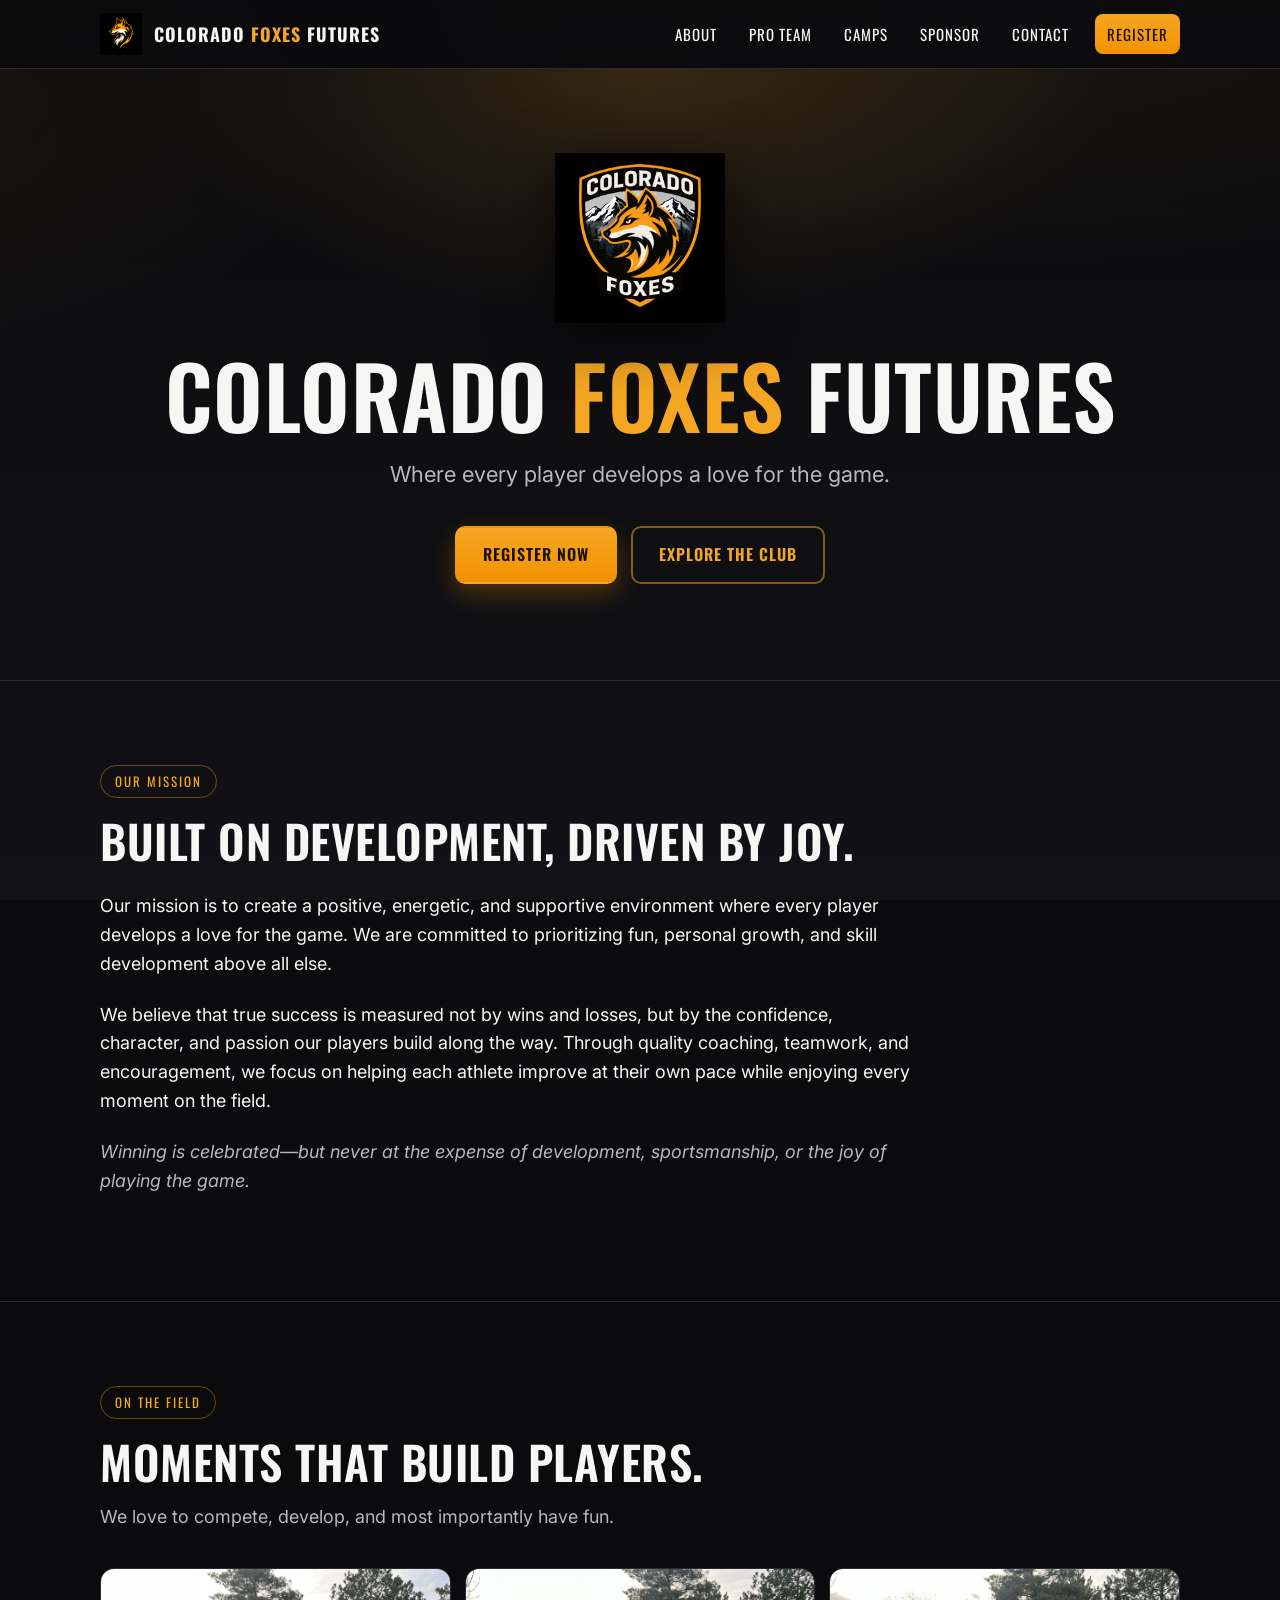
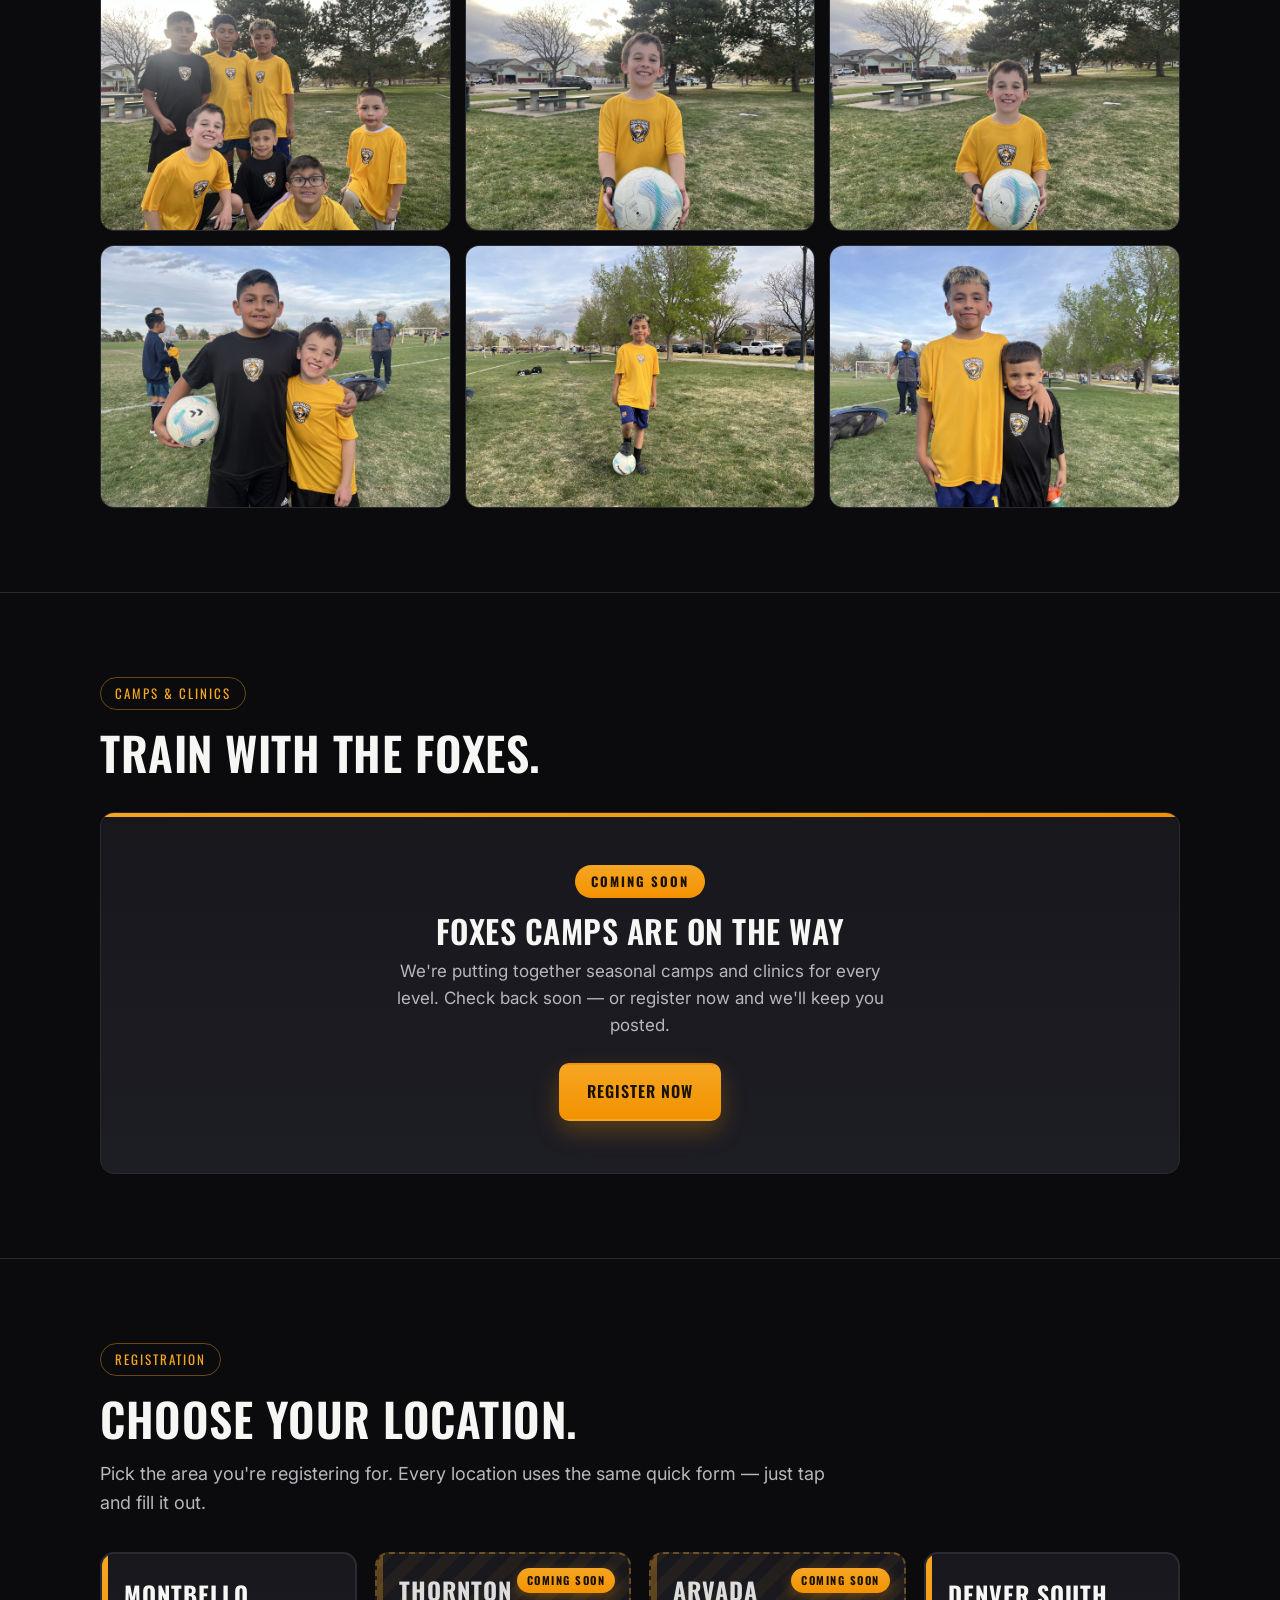
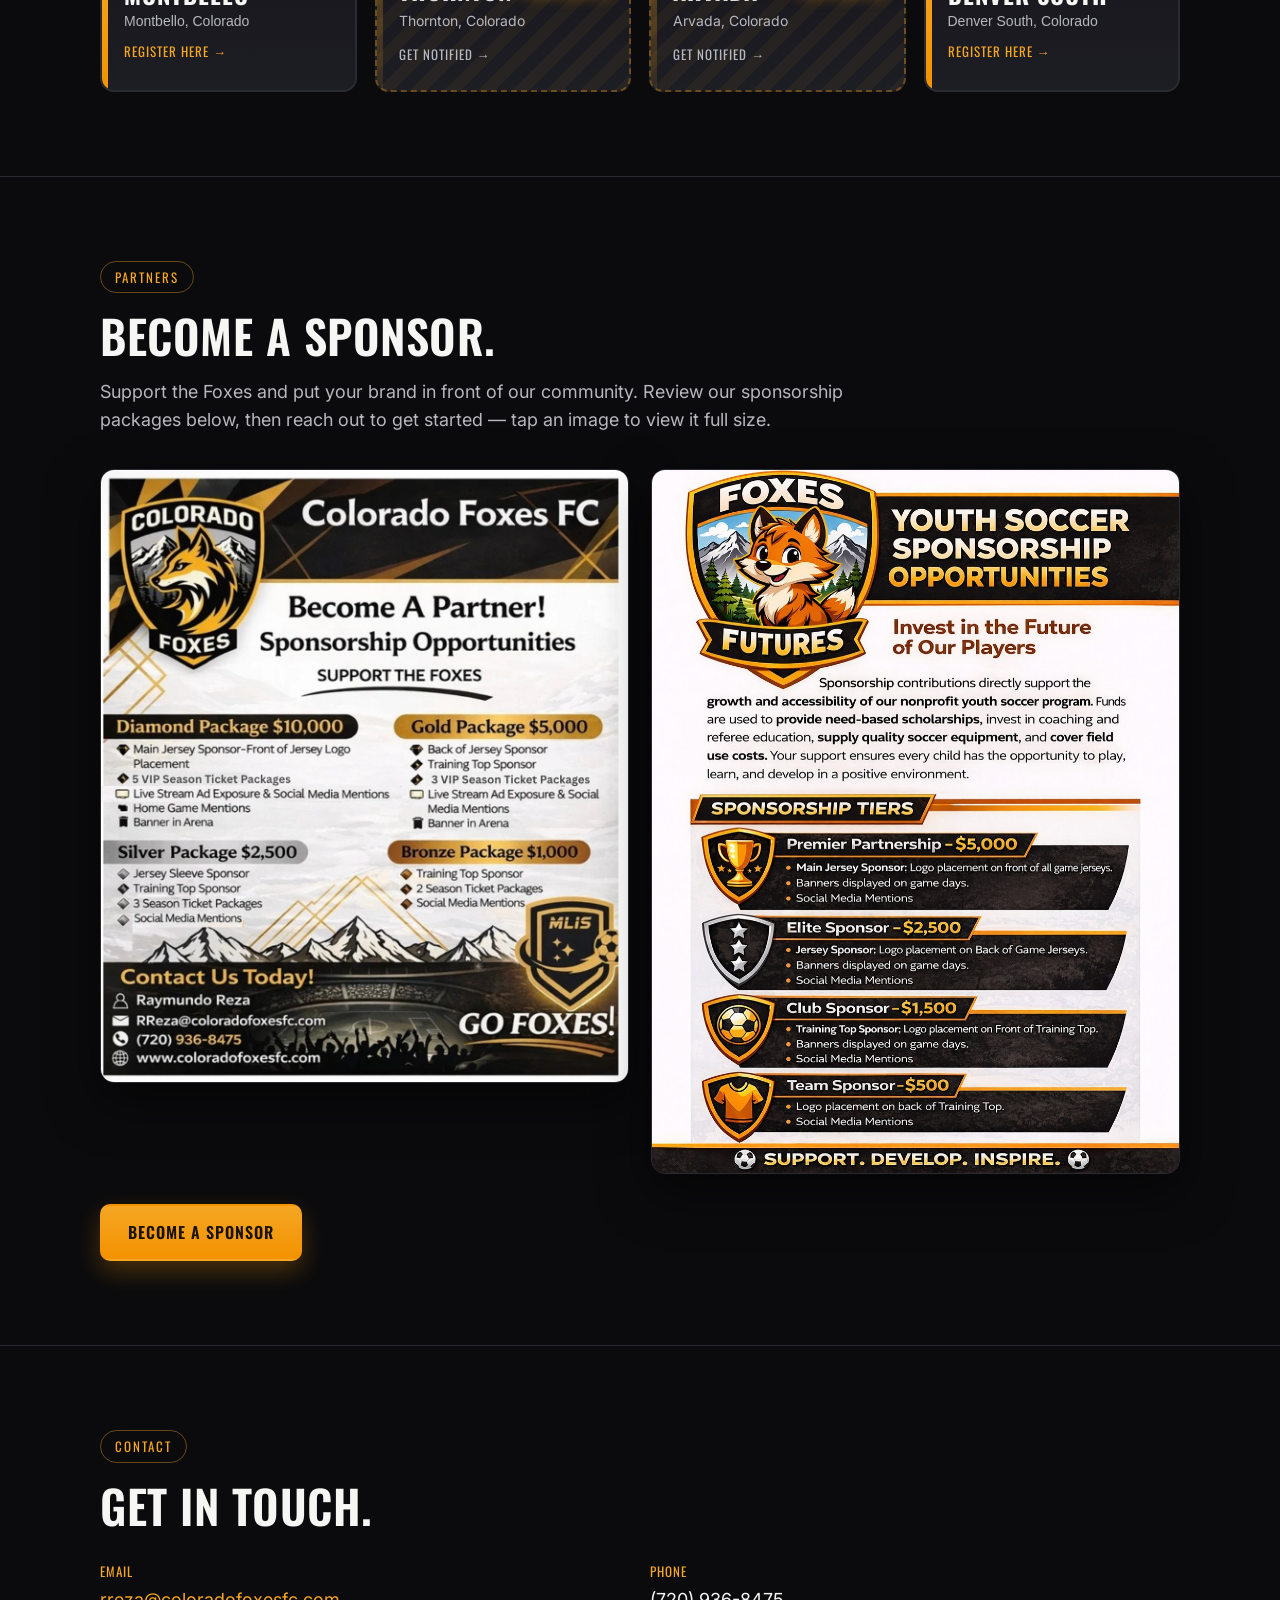
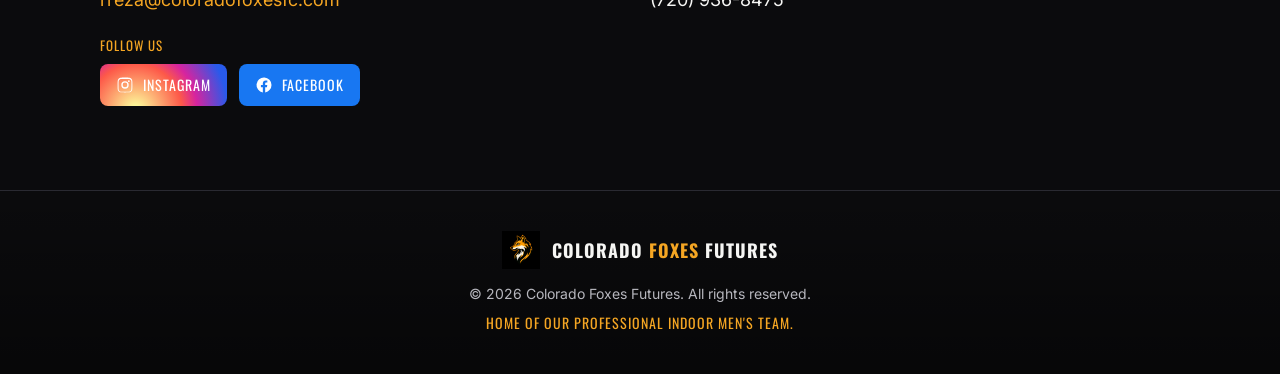
==== index.html @ c0c2fa13 "update" ====
<!DOCTYPE html>
<html lang="en">
<head>
  <meta charset="UTF-8">
  <meta name="viewport" content="width=device-width, initial-scale=1.0">
  <title>Colorado Foxes Futures — Youth Soccer & Pro Indoor</title>
  <meta name="description" content="Colorado Foxes Futures — a Colorado youth soccer club where every player develops a love for the game, training under the same crest as our professional indoor men's team.">

  <!-- Google Fonts: Oswald (condensed athletic headings) + Inter (body) -->
  <link rel="preconnect" href="https://fonts.googleapis.com">
  <link rel="preconnect" href="https://fonts.gstatic.com" crossorigin>
  <link href="https://fonts.googleapis.com/css2?family=Oswald:wght@400;500;600;700&family=Inter:wght@400;500;600;700&display=swap" rel="stylesheet">

  <style>
    /* ============================================================
       THEME / TOKENS  (orange / black / white — match the crest)
       ============================================================ */
    :root{
      --black:#0b0b0d;
      --near-black:#121216;
      --panel:#17171c;
      --panel-2:#1d1d24;
      --white:#f6f6f4;
      --muted:#b7b7be;
      --orange:#F5A623;        /* primary accent — lighter, used for text on dark */
      --orange-deep:#F39200;   /* deeper accent — buttons / fills, NOT small text */
      --line:#2a2a32;
      --maxw:1120px;
      --radius:14px;
      --shadow:0 18px 50px rgba(0,0,0,.55);
    }

    *{box-sizing:border-box;}
    html{scroll-behavior:smooth;}
    body{
      margin:0;
      background:var(--black);
      color:var(--white);
      font-family:"Inter",system-ui,-apple-system,Segoe UI,Roboto,sans-serif;
      line-height:1.6;
      -webkit-font-smoothing:antialiased;
      /* faint topographic / mountain-line motif over a dark gradient */
      background-image:
        radial-gradient(1200px 600px at 80% -10%, rgba(245,166,35,.08), transparent 60%),
        radial-gradient(900px 500px at -10% 10%, rgba(243,146,0,.06), transparent 55%),
        linear-gradient(180deg, var(--black), var(--near-black));
      background-attachment:fixed;
    }
    h1,h2,h3,.display{
      font-family:"Oswald",Impact,sans-serif;
      font-weight:600;
      letter-spacing:.5px;
      line-height:1.05;
      text-transform:uppercase;
      margin:0;
    }
    a{color:var(--orange);text-decoration:none;}
    a:hover{text-decoration:underline;}
    img{max-width:100%;display:block;}
    .wrap{max-width:var(--maxw);margin:0 auto;padding:0 20px;}

    /* Section label chip */
    .eyebrow{
      display:inline-block;
      font-family:"Oswald",sans-serif;
      text-transform:uppercase;
      letter-spacing:2px;
      font-size:13px;
      color:var(--orange);
      border:1px solid rgba(245,166,35,.4);
      border-radius:999px;
      padding:5px 14px;
      margin-bottom:18px;
    }

    /* Buttons */
    .btn{
      display:inline-block;
      cursor:pointer;
      font-family:"Oswald",sans-serif;
      text-transform:uppercase;
      letter-spacing:1px;
      font-weight:600;
      font-size:16px;
      padding:14px 26px;
      border-radius:10px;
      border:2px solid transparent;
      transition:transform .12s ease, box-shadow .12s ease, background .15s ease;
    }
    .btn-primary{
      background:linear-gradient(180deg,var(--orange),var(--orange-deep));
      color:#1a1206;
      box-shadow:0 10px 24px rgba(243,146,0,.28);
    }
    .btn-primary:hover{transform:translateY(-2px);text-decoration:none;}
    .btn-ghost{
      background:transparent;
      color:var(--orange);
      border:2px solid rgba(245,166,35,.5);
    }
    .btn-ghost:hover{background:rgba(245,166,35,.08);text-decoration:none;}

    /* Generic section spacing */
    section{padding:84px 0;border-top:1px solid var(--line);}
    section h2{font-size:clamp(28px,5vw,46px);}
    .lead{color:var(--muted);font-size:18px;max-width:760px;}

    /* Placeholder marker */
    .placeholder-note{
      display:inline-block;
      font-size:12px;
      letter-spacing:1px;
      text-transform:uppercase;
      color:var(--orange);
      background:rgba(245,166,35,.1);
      border:1px dashed rgba(245,166,35,.5);
      padding:4px 10px;
      border-radius:6px;
      margin-bottom:20px;
      font-family:"Oswald",sans-serif;
    }

    /* ============================================================
       NAV
       ============================================================ */
    header.nav{
      position:sticky;top:0;z-index:100;
      background:rgba(11,11,13,.86);
      backdrop-filter:blur(10px);
      border-bottom:1px solid var(--line);
    }
    .nav-inner{
      display:flex;align-items:center;justify-content:space-between;
      height:68px;
    }
    .brand{display:flex;align-items:center;gap:12px;min-width:0;}
    .brand img{height:42px;width:42px;object-fit:contain;}
    .brand .wordmark{
      font-family:"Oswald",sans-serif;text-transform:uppercase;
      font-weight:700;letter-spacing:1px;font-size:18px;color:var(--white);
      white-space:nowrap;
    }
    .brand .wordmark span{color:var(--orange);}
    nav.links{display:flex;align-items:center;gap:8px;}
    nav.links a{
      color:var(--white);font-family:"Oswald",sans-serif;text-transform:uppercase;
      letter-spacing:1px;font-size:15px;padding:8px 12px;border-radius:8px;
    }
    nav.links a:hover{color:var(--orange);text-decoration:none;background:rgba(255,255,255,.04);}
    nav.links a.nav-cta{
      background:linear-gradient(180deg,var(--orange),var(--orange-deep));
      color:#1a1206;margin-left:6px;
    }
    nav.links a.nav-cta:hover{color:#1a1206;}

    /* Mobile menu toggle */
    .menu-btn{
      display:none;background:transparent;border:1px solid var(--line);
      color:var(--white);border-radius:8px;padding:8px 12px;cursor:pointer;
      font-size:20px;line-height:1;
    }
    @media (max-width:880px){
      nav.links{
        position:absolute;top:68px;left:0;right:0;
        flex-direction:column;align-items:stretch;gap:0;
        background:var(--near-black);border-bottom:1px solid var(--line);
        padding:8px 12px 16px;display:none;
      }
      nav.links.open{display:flex;}
      nav.links a{padding:14px 10px;border-bottom:1px solid var(--line);border-radius:0;}
      nav.links a.nav-cta{margin:10px 0 0;text-align:center;border-radius:8px;}
      .menu-btn{display:inline-block;}
      .brand .wordmark{font-size:16px;white-space:normal;}
    }

    /* ============================================================
       HERO
       ============================================================ */
    .hero{
      position:relative;text-align:center;
      padding:84px 0 96px;border-top:none;
      background-image:
        radial-gradient(700px 360px at 50% 0%, rgba(245,166,35,.16), transparent 70%);
    }
    .hero .crest{
      width:170px;height:170px;object-fit:contain;margin:0 auto 26px;
      filter:drop-shadow(0 14px 30px rgba(0,0,0,.6));
    }
    .hero h1{font-size:clamp(40px,8vw,86px);}
    .hero h1 .accent{color:var(--orange);}
    .hero .tagline{
      color:var(--muted);font-size:clamp(17px,2.5vw,22px);
      max-width:620px;margin:18px auto 34px;
    }
    .hero-cta{display:flex;gap:14px;justify-content:center;flex-wrap:wrap;}

    /* ============================================================
       CARDS / GRIDS
       ============================================================ */
    .grid{display:grid;gap:20px;margin-top:36px;}
    .grid-3{grid-template-columns:repeat(3,1fr);}
    .grid-4{grid-template-columns:repeat(4,1fr);}
    @media (max-width:900px){.grid-3,.grid-4{grid-template-columns:repeat(2,1fr);}}
    @media (max-width:560px){.grid-3,.grid-4{grid-template-columns:1fr;}}

    .card{
      background:linear-gradient(180deg,var(--panel),var(--panel-2));
      border:1px solid var(--line);border-radius:var(--radius);
      padding:24px;position:relative;overflow:hidden;
    }
    .card::before{
      content:"";position:absolute;top:0;left:0;height:4px;width:100%;
      background:linear-gradient(90deg,var(--orange),var(--orange-deep));
    }
    .card h3{font-size:24px;color:var(--white);margin-bottom:8px;}
    .card .tag{
      display:inline-block;font-family:"Oswald",sans-serif;font-size:13px;
      letter-spacing:1px;text-transform:uppercase;color:var(--orange);
      margin-bottom:10px;
    }
    .card p{color:var(--muted);margin:6px 0;font-size:15px;}
    .card .meta{color:var(--white);font-weight:600;font-size:15px;margin:4px 0;}
    .card .meta b{color:var(--orange);font-weight:600;}
    .card .btn{margin-top:16px;font-size:14px;padding:10px 18px;}

    /* Photo gallery */
    .gallery-grid{display:grid;gap:14px;margin-top:36px;grid-template-columns:repeat(3,1fr);}
    @media (max-width:760px){.gallery-grid{grid-template-columns:repeat(2,1fr);}}
    @media (max-width:460px){.gallery-grid{grid-template-columns:1fr;}}
    .gallery-grid figure{
      margin:0;border-radius:var(--radius);overflow:hidden;position:relative;
      border:1px solid var(--line);background:var(--panel);aspect-ratio:4 / 3;
    }
    .gallery-grid img{width:100%;height:100%;object-fit:cover;display:block;transition:transform .45s ease;}
    .gallery-grid figure::after{
      content:"";position:absolute;inset:0;
      background:linear-gradient(180deg,transparent 55%,rgba(11,11,13,.55));
      opacity:0;transition:opacity .3s ease;
    }
    .gallery-grid figure:hover img{transform:scale(1.06);}
    .gallery-grid figure:hover::after{opacity:1;}

    /* Sponsorship flyers */
    .sponsor-grid{display:grid;grid-template-columns:repeat(2,1fr);gap:22px;margin-top:34px;align-items:start;}
    @media (max-width:760px){
      .sponsor-grid{grid-template-columns:1fr;max-width:460px;margin-left:auto;margin-right:auto;}
    }
    .sponsor-grid a{
      display:block;border-radius:var(--radius);overflow:hidden;
      border:1px solid var(--line);background:var(--panel);box-shadow:var(--shadow);
      transition:transform .15s ease, border-color .15s ease;
    }
    .sponsor-grid a:hover{transform:translateY(-4px);border-color:rgba(245,166,35,.6);}
    .sponsor-grid img{width:100%;height:auto;display:block;}

    /* Camps — coming soon panel */
    .coming-soon{
      margin-top:36px;text-align:center;position:relative;overflow:hidden;
      background:linear-gradient(180deg,var(--panel),var(--panel-2));
      border:1px solid var(--line);border-radius:var(--radius);padding:52px 28px;
    }
    .coming-soon::before{content:"";position:absolute;top:0;left:0;height:4px;width:100%;
      background:linear-gradient(90deg,var(--orange),var(--orange-deep));}
    .coming-soon .cs-badge{
      display:inline-block;font-family:"Oswald",sans-serif;text-transform:uppercase;
      letter-spacing:2px;font-size:13px;font-weight:700;color:#1a1206;
      background:linear-gradient(180deg,var(--orange),var(--orange-deep));
      padding:6px 16px;border-radius:999px;margin-bottom:16px;
    }
    .coming-soon h3{font-size:clamp(24px,4vw,32px);color:var(--white);margin-bottom:10px;}
    .coming-soon p{color:var(--muted);font-size:17px;max-width:520px;margin:0 auto 24px;}

    /* About paragraphs */
    .mission p{font-size:18px;color:var(--white);max-width:820px;margin:0 0 22px;}
    .mission p:last-child{color:var(--muted);font-style:italic;}

    /* ============================================================
       FORM
       ============================================================ */
    .form-wrap{
      background:linear-gradient(180deg,var(--panel),var(--panel-2));
      border:1px solid var(--line);border-radius:var(--radius);
      padding:30px;margin-top:34px;max-width:760px;box-shadow:var(--shadow);
    }
    .field{margin-bottom:18px;}
    .field label{
      display:block;font-family:"Oswald",sans-serif;text-transform:uppercase;
      letter-spacing:1px;font-size:14px;color:var(--white);margin-bottom:7px;
    }
    .field .req{color:var(--orange);}
    .field input,.field select,.field textarea{
      width:100%;background:#0c0c0f;color:var(--white);
      border:1px solid var(--line);border-radius:10px;
      padding:13px 14px;font-size:16px;font-family:inherit;
    }
    .field input:focus,.field select:focus,.field textarea:focus{
      outline:none;border-color:var(--orange);box-shadow:0 0 0 3px rgba(245,166,35,.18);
    }
    .field textarea{min-height:110px;resize:vertical;}
    .row{display:grid;grid-template-columns:1fr 1fr;gap:18px;}
    @media (max-width:560px){.row{grid-template-columns:1fr;}}
    .form-note{color:var(--muted);font-size:14px;margin-top:8px;}

    /* Liability waiver */
    .waiver-box{
      max-height:170px;overflow-y:auto;-webkit-overflow-scrolling:touch;
      background:#0c0c0f;border:1px solid var(--line);border-radius:10px;
      padding:14px 16px;margin-bottom:14px;
      font-size:13.5px;line-height:1.6;color:var(--muted);
    }
    .waiver-box h4{
      font-family:"Oswald",sans-serif;text-transform:uppercase;letter-spacing:1px;
      color:var(--white);font-size:15px;margin:0 0 8px;
    }
    .waiver-box p{margin:0 0 10px;}
    .waiver-box p:last-child{margin-bottom:0;}
    .waiver-box strong{color:var(--white);}
    .waiver-check{display:flex;align-items:flex-start;gap:10px;}
    .waiver-check input{
      width:20px;height:20px;margin:2px 0 0;flex:0 0 auto;cursor:pointer;accent-color:var(--orange);
    }
    .waiver-check label{
      font-family:"Inter",sans-serif;text-transform:none;letter-spacing:normal;
      font-size:14px;line-height:1.5;color:var(--white);margin:0;cursor:pointer;
    }
    /* Pay-to-finish modal */
    .modal-overlay{
      position:fixed;inset:0;z-index:200;display:none;
      align-items:center;justify-content:center;padding:20px;overflow-y:auto;
      background:rgba(0,0,0,.72);backdrop-filter:blur(4px);
    }
    .modal-overlay.open{display:flex;}
    .modal{
      background:linear-gradient(180deg,var(--panel),var(--panel-2));
      border:1px solid var(--line);border-top:4px solid var(--orange);
      border-radius:var(--radius);max-width:460px;width:100%;margin:auto;
      padding:32px 28px;text-align:center;box-shadow:var(--shadow);position:relative;
    }
    .modal h3{font-size:28px;margin-bottom:12px;}
    .modal p{color:var(--muted);font-size:16px;margin:0 0 22px;}
    .modal .modal-actions{display:flex;flex-direction:column;gap:10px;}
    .modal .modal-actions .btn{width:100%;}
    .modal .modal-close{
      position:absolute;top:8px;right:14px;background:transparent;border:none;
      color:var(--muted);font-size:28px;cursor:pointer;line-height:1;
    }
    .modal .modal-close:hover{color:var(--white);}
    .modal .later{
      background:transparent;border:none;color:var(--muted);cursor:pointer;
      font-family:"Oswald",sans-serif;text-transform:uppercase;letter-spacing:1px;
      font-size:13px;padding:6px;
    }
    .modal .later:hover{color:var(--orange);text-decoration:underline;}
    .modal .pay-info{
      background:rgba(245,166,35,.08);border:1px solid rgba(245,166,35,.35);
      border-radius:10px;padding:12px 14px;font-size:14px;line-height:1.5;
      color:var(--muted);text-align:left;margin:0 0 18px;
    }
    .modal .pay-info strong{color:var(--white);}
    .modal .done-check{
      width:66px;height:66px;border-radius:50%;margin:0 auto 16px;
      display:flex;align-items:center;justify-content:center;
      font-size:36px;font-weight:700;color:#1a1206;
      background:linear-gradient(180deg,var(--orange),var(--orange-deep));
      box-shadow:0 10px 24px rgba(243,146,0,.3);
    }

    /* Big location buttons */
    .loc-grid{display:grid;grid-template-columns:repeat(4,1fr);gap:18px;margin-top:34px;}
    @media (max-width:860px){.loc-grid{grid-template-columns:repeat(2,1fr);}}
    @media (max-width:480px){.loc-grid{grid-template-columns:1fr;}}
    .loc-btn{
      display:flex;flex-direction:column;justify-content:center;align-items:flex-start;
      gap:6px;min-height:140px;width:100%;text-align:left;cursor:pointer;
      background:linear-gradient(180deg,var(--panel),var(--panel-2));
      border:2px solid var(--line);border-radius:var(--radius);
      padding:22px;color:var(--white);position:relative;overflow:hidden;
      transition:transform .12s ease, border-color .15s ease, box-shadow .15s ease;
    }
    .loc-btn::before{
      content:"";position:absolute;top:0;left:0;width:6px;height:100%;
      background:linear-gradient(180deg,var(--orange),var(--orange-deep));
    }
    .loc-btn:hover{transform:translateY(-3px);border-color:rgba(245,166,35,.6);box-shadow:var(--shadow);}
    .loc-btn .loc-name{
      font-family:"Oswald",sans-serif;text-transform:uppercase;font-weight:700;
      letter-spacing:1px;font-size:24px;line-height:1.05;
    }
    .loc-btn .loc-city{color:var(--muted);font-size:14px;}
    .loc-btn .loc-go{
      margin-top:6px;font-family:"Oswald",sans-serif;text-transform:uppercase;
      letter-spacing:1px;font-size:13px;color:var(--orange);
    }
    .loc-btn[aria-pressed="true"]{
      border-color:var(--orange);box-shadow:0 0 0 3px rgba(245,166,35,.25);
    }

    /* "Coming soon" location cards (not yet registering) */
    .loc-btn.loc-soon{
      text-decoration:none;border-style:dashed;border-color:rgba(245,166,35,.35);
      background:
        repeating-linear-gradient(135deg,rgba(245,166,35,.05) 0 12px,transparent 12px 24px),
        linear-gradient(180deg,var(--panel),var(--panel-2));
    }
    .loc-btn.loc-soon::before{background:linear-gradient(180deg,rgba(245,166,35,.35),rgba(245,166,35,.1));}
    .loc-btn.loc-soon::after{
      content:"";position:absolute;inset:0;pointer-events:none;
      background:linear-gradient(110deg,transparent 30%,rgba(255,255,255,.07) 50%,transparent 70%);
      transform:translateX(-100%);animation:soon-shine 3.5s ease-in-out infinite;
    }
    @keyframes soon-shine{0%,40%{transform:translateX(-100%);}100%{transform:translateX(100%);}}
    @media (prefers-reduced-motion:reduce){.loc-btn.loc-soon::after{animation:none;display:none;}}
    .loc-btn.loc-soon .loc-name{color:rgba(255,255,255,.85);}
    .loc-soon-badge{
      position:absolute;top:14px;right:14px;
      font-family:"Oswald",sans-serif;text-transform:uppercase;letter-spacing:1.5px;
      font-size:11px;font-weight:700;color:#1a1206;padding:4px 10px;border-radius:999px;
      background:linear-gradient(180deg,var(--orange),var(--orange-deep));
      box-shadow:0 4px 14px rgba(243,146,0,.35);
    }
    .loc-btn.loc-soon .loc-go{color:var(--muted);}
    .loc-btn.loc-soon:hover .loc-go{color:var(--orange);}

    .program-note{color:var(--muted);font-size:13px;margin-top:10px;}

    .form-loc-head{font-size:22px;color:var(--white);margin-bottom:6px;}
    .form-loc-head .loc-label{color:var(--orange);}

    /* Program picker (radio cards) */
    .program-options{display:grid;grid-template-columns:1fr 1fr;gap:14px;}
    @media (max-width:560px){.program-options{grid-template-columns:1fr;}}
    .program-card{
      position:relative;display:block;cursor:pointer;
      background:#0c0c0f;border:2px solid var(--line);border-radius:12px;padding:16px;
      transition:border-color .15s ease, background .15s ease;
    }
    .program-card:hover{border-color:rgba(245,166,35,.5);}
    .program-card input{position:absolute;inset:0;opacity:0;cursor:pointer;margin:0;}
    .program-card:has(input:checked){border-color:var(--orange);background:rgba(245,166,35,.08);}
    .program-card:has(input:focus-visible){box-shadow:0 0 0 3px rgba(245,166,35,.25);}
    .pc-body{display:flex;flex-direction:column;gap:3px;}
    .pc-ages{font-family:"Oswald",sans-serif;text-transform:uppercase;letter-spacing:1px;font-size:13px;color:var(--orange);}
    .pc-title{font-weight:600;color:var(--white);font-size:16px;}
    .pc-desc{color:var(--muted);font-size:14px;}
    .pc-price{font-family:"Oswald",sans-serif;font-weight:700;font-size:20px;color:var(--white);margin-top:4px;}

    /* Modal Venmo/Zelle details */
    .modal .pay-alt{margin-top:18px;border-top:1px solid var(--line);padding-top:18px;text-align:left;}
    .modal .pay-alt > p{color:var(--white);font-size:15px;margin:0 0 10px;}
    .pay-line{
      display:flex;justify-content:space-between;align-items:center;gap:12px;
      background:#0c0c0f;border:1px solid var(--line);border-radius:8px;padding:11px 14px;margin-bottom:8px;
    }
    .pay-line span{font-family:"Oswald",sans-serif;text-transform:uppercase;letter-spacing:1px;font-size:13px;color:var(--orange);}
    .pay-line strong{color:var(--white);font-size:16px;}

    /* ============================================================
       CONTACT + FOOTER
       ============================================================ */
    .contact-grid{display:grid;grid-template-columns:repeat(2,1fr);gap:20px;margin-top:32px;}
    @media (max-width:600px){.contact-grid{grid-template-columns:1fr;}}
    .contact-item .label{
      font-family:"Oswald",sans-serif;text-transform:uppercase;letter-spacing:1px;
      font-size:13px;color:var(--orange);margin-bottom:4px;
    }
    .contact-item .value{font-size:18px;color:var(--white);}
    .socials{display:flex;gap:12px;margin-top:8px;flex-wrap:wrap;}
    .socials a{
      display:inline-flex;align-items:center;gap:9px;
      border:none;border-radius:8px;padding:10px 16px;
      color:#fff;font-family:"Oswald",sans-serif;text-transform:uppercase;
      letter-spacing:1px;font-size:14px;
      transition:transform .12s ease, box-shadow .12s ease, filter .12s ease;
    }
    .socials a svg{width:18px;height:18px;fill:currentColor;display:block;flex:0 0 auto;}
    .socials a:hover{transform:translateY(-2px);color:#fff;text-decoration:none;
      box-shadow:0 8px 20px rgba(0,0,0,.35);filter:brightness(1.06);}
    .social-instagram{
      background:radial-gradient(circle at 28% 110%,
        #fdf497 0%, #fdf497 5%, #fd5949 45%, #d6249f 60%, #285AEB 90%);
    }
    .social-facebook{background:#1877F2;}

    footer{
      border-top:1px solid var(--line);padding:40px 0;text-align:center;
      background:linear-gradient(180deg,transparent,rgba(0,0,0,.4));
    }
    footer .brand{justify-content:center;margin-bottom:14px;}
    footer .copy{color:var(--muted);font-size:14px;}
    footer .pro-line{color:var(--orange);font-size:14px;margin-top:6px;
      font-family:"Oswald",sans-serif;letter-spacing:1px;text-transform:uppercase;}

    /* ============================================================
       MOBILE REFINEMENTS
       ============================================================ */
    @media (max-width:600px){
      section{padding:56px 0;}
      .hero{padding:52px 0 60px;}
      .hero .crest{width:138px;height:138px;margin-bottom:20px;}
      .coming-soon{padding:40px 20px;}
      .form-wrap{padding:22px 18px;}
      .modal{padding:26px 20px;}
      .pay-line{flex-wrap:wrap;}
    }
    @media (max-width:480px){
      .loc-btn{min-height:116px;padding:18px;}
      .loc-btn .loc-name{font-size:22px;}
    }

    /* Visually-hidden (for the honeypot-free labels if needed) */
    .sr-only{position:absolute;width:1px;height:1px;padding:0;margin:-1px;overflow:hidden;clip:rect(0,0,0,0);border:0;}
  </style>
</head>
<body>

  <!-- ============================== NAV ============================== -->
  <header class="nav">
    <div class="wrap nav-inner">
      <a class="brand" href="#top" aria-label="Colorado Foxes Futures home">
        <img src="logo.png" alt="Colorado Foxes Futures logo">
        <span class="wordmark">Colorado <span>Foxes</span> Futures</span>
      </a>
      <button class="menu-btn" id="menuBtn" aria-label="Toggle menu" aria-expanded="false">&#9776;</button>
      <nav class="links" id="navLinks">
        <a href="#about">About</a>
        <a href="pro.html">Pro Team</a>
        <a href="#camps">Camps</a>
        <a href="#sponsors">Sponsor</a>
        <a href="#contact">Contact</a>
        <a href="#register" class="nav-cta">Register</a>
      </nav>
    </div>
  </header>

  <span id="top"></span>

  <!-- ============================== HERO ============================== -->
  <section class="hero" id="hero">
    <div class="wrap">
      <img class="crest" src="logo2.png" alt="Colorado Foxes Futures crest — shield with mountains">
      <h1>Colorado <span class="accent">Foxes</span> Futures</h1>
      <p class="tagline" id="hero-tagline">Where every player develops a love for the game.</p>
      <div class="hero-cta">
        <a href="#register" class="btn btn-primary">Register Now</a>
        <a href="#about" class="btn btn-ghost">Explore the Club</a>
      </div>
    </div>
  </section>

  <!-- ============================== ABOUT / MISSION ============================== -->
  <section id="about">
    <div class="wrap mission">
      <span class="eyebrow">Our Mission</span>
      <h2>Built on development, driven by joy.</h2>
      <div style="margin-top:28px;">
        <p>Our mission is to create a positive, energetic, and supportive environment where every player develops a love for the game. We are committed to prioritizing fun, personal growth, and skill development above all else.</p>
        <p>We believe that true success is measured not by wins and losses, but by the confidence, character, and passion our players build along the way. Through quality coaching, teamwork, and encouragement, we focus on helping each athlete improve at their own pace while enjoying every moment on the field.</p>
        <p>Winning is celebrated—but never at the expense of development, sportsmanship, or the joy of playing the game.</p>
      </div>
    </div>
  </section>

  <!-- ============================== GALLERY ============================== -->
  <section id="gallery">
    <div class="wrap">
      <span class="eyebrow">On the Field</span>
      <h2>Moments that build players.</h2>
      <p class="lead">We love to compete, develop, and most importantly have fun.</p>
      <div class="gallery-grid" id="gallery-grid"></div>
    </div>
  </section>

  <!-- ============================== CAMPS ============================== -->
  <section id="camps">
    <div class="wrap">
      <span class="eyebrow">Camps & Clinics</span>
      <h2>Train with the Foxes.</h2>
      <div class="coming-soon">
        <span class="cs-badge">Coming Soon</span>
        <h3>Foxes camps are on the way</h3>
        <p>We're putting together seasonal camps and clinics for every level. Check back soon — or register now and we'll keep you posted.</p>
        <a href="#register" class="btn btn-primary">Register Now</a>
      </div>
    </div>
  </section>

  <!-- ============================== REGISTER ============================== -->
  <section id="register">
    <div class="wrap">
      <span class="eyebrow">Registration</span>
      <h2>Choose your location.</h2>
      <p class="lead">Pick the area you're registering for. Every location uses the same quick form — just tap and fill it out.</p>

      <!-- 4 big location buttons (rendered from CONTENT.locations) -->
      <div class="loc-grid" id="loc-grid"></div>

      <!-- The form stays hidden until a location is chosen -->
      <div class="form-wrap" id="form-wrap" hidden>
        <h3 class="form-loc-head">Registering for: <span id="loc-label" class="loc-label">—</span></h3>
        <p class="lead" style="font-size:16px;margin-bottom:6px;">Fields marked <span style="color:var(--orange)">*</span> are required.</p>

        <!-- ====================================================================
             FORMSPREE FORM — submissions are emailed to the Formspree account
             for form mwvjlpgp. All 4 location buttons submit to this ONE form;
             the chosen location is sent in the hidden "location" field below.
             ==================================================================== -->
        <form id="registerForm"
              action="https://formspree.io/f/mwvjlpgp"
              method="POST">

          <!-- Email subject line for the notification Formspree sends -->
          <input type="hidden" name="_subject" value="New Colorado Foxes registration">
          <!-- Auto-filled from the location button the user clicked -->
          <input type="hidden" name="location" id="locationField" value="">

          <div class="field">
            <label>Choose a program <span class="req">*</span></label>
            <div class="program-options" id="program-options"></div>
            <p class="program-note">Sessions are held outdoors while weather allows and move indoors once the snow season arrives.</p>
          </div>

          <div class="row">
            <div class="field">
              <label for="playerName">Player / Participant Name <span class="req">*</span></label>
              <input type="text" id="playerName" name="player_name" required autocomplete="name">
            </div>
            <div class="field">
              <label for="dob">Date of Birth <span class="req">*</span></label>
              <input type="date" id="dob" name="date_of_birth" required>
            </div>
          </div>

          <div class="row">
            <div class="field">
              <label for="guardianName">Parent / Guardian Name <span class="req">*</span></label>
              <input type="text" id="guardianName" name="guardian_name" required>
            </div>
            <div class="field">
              <label for="email">Email <span class="req">*</span></label>
              <input type="email" id="email" name="email" required autocomplete="email">
            </div>
          </div>

          <div class="row">
            <div class="field">
              <label for="phone">Phone <span class="req">*</span></label>
              <input type="tel" id="phone" name="phone" required autocomplete="tel">
            </div>
            <div class="field">
              <label for="uniformSize">Uniform Size <span class="req">*</span></label>
              <select id="uniformSize" name="uniform_size" required>
                <option value="" disabled selected>Select a size…</option>
                <option value="Extra Small">Extra Small</option>
                <option value="Small">Small</option>
                <option value="Medium">Medium</option>
                <option value="Large">Large</option>
                <option value="Extra Large">Extra Large</option>
              </select>
            </div>
          </div>

          <div class="field">
            <label for="notes">Notes / Message</label>
            <textarea id="notes" name="notes" placeholder="Anything we should know? (optional)"></textarea>
          </div>

          <!-- ====================================================================
               LIABILITY WAIVER — edit the wording below to suit your club.
               Recommended: have your own attorney review it before relying on it.
               ==================================================================== -->
          <div class="field">
            <label>Liability Waiver &amp; Release <span class="req">*</span></label>
            <div class="waiver-box" tabindex="0">
              <h4>Liability Waiver, Release &amp; Assumption of Risk</h4>
              <p>In consideration of being permitted to participate in the programs, training, practices, games, camps, and related activities (the "Activities") offered by Colorado Foxes Futures (the "Club"), I, the parent or legal guardian of the participant named above (or the participant, if 18 or older), acknowledge and agree to the following:</p>
              <p><strong>1. Assumption of Risk.</strong> I understand that participation in soccer and related physical activity involves inherent risks, including but not limited to falls, collisions with other participants, equipment, or playing surfaces; muscle, joint, and bone injuries; concussion; and in rare cases permanent disability or death. I knowingly and voluntarily assume all such risks, whether known or unknown.</p>
              <p><strong>2. Release and Waiver of Liability.</strong> I hereby release, waive, and discharge Colorado Foxes Futures and its coaches, staff, volunteers, directors, sponsors, and affiliated organizations (the "Released Parties") from any and all claims, demands, or liability for any injury, illness, loss, or damage to person or property arising out of or related to participation in the Activities, except to the extent caused by gross negligence or willful misconduct.</p>
              <p><strong>3. Medical Authorization.</strong> I authorize the Released Parties to obtain or administer emergency medical treatment for the participant if needed, and I accept responsibility for any costs of such treatment. I certify that the participant is in good health and physically able to take part in the Activities.</p>
              <p><strong>4. Photo &amp; Media Release.</strong> I grant the Club permission to use photographs, video, or other media of the participant taken during the Activities for promotional or informational purposes without compensation. (If you do not consent, please note this in the Notes field above.)</p>
              <p><strong>5. Agreement.</strong> I have read this waiver and release, fully understand its terms, and agree to it freely. It is binding to the fullest extent permitted by law and is governed by the laws of the State of Colorado.</p>
            </div>
            <div class="waiver-check">
              <input type="checkbox" id="waiver" name="waiver_accepted" value="Yes — read and accepted" required>
              <label for="waiver">I have read, understand, and agree to the Liability Waiver &amp; Release above, and I am the parent/legal guardian of the participant (or am 18 or older registering myself).</label>
            </div>
          </div>

          <button type="submit" class="btn btn-primary">Submit Registration</button>
          <p class="form-note">After you submit, you'll choose how to pay to finish registering.</p>
        </form>
      </div>
    </div>
  </section>

  <!-- ============================== BECOME A SPONSOR ============================== -->
  <section id="sponsors">
    <div class="wrap">
      <span class="eyebrow">Partners</span>
      <h2>Become a sponsor.</h2>
      <p class="lead">Support the Foxes and put your brand in front of our community. Review our sponsorship packages below, then reach out to get started — tap an image to view it full size.</p>
      <div class="sponsor-grid" id="sponsor-grid"></div>
      <div style="margin-top:30px;">
        <a id="sponsorCta" class="btn btn-primary" href="#contact">Become a Sponsor</a>
      </div>
    </div>
  </section>

  <!-- ============================== CONTACT ============================== -->
  <section id="contact">
    <div class="wrap">
      <span class="eyebrow">Contact</span>
      <h2>Get in touch.</h2>
      <div class="contact-grid">
        <div class="contact-item">
          <div class="label">Email</div>
          <div class="value"><a id="contact-email" href="#">—</a></div>
        </div>
        <div class="contact-item">
          <div class="label">Phone</div>
          <div class="value" id="contact-phone">—</div>
        </div>
        <div class="contact-item">
          <div class="label">Follow Us</div>
          <div class="socials" id="contact-socials"></div>
        </div>
      </div>
    </div>
  </section>

  <!-- ============================== PAY-TO-FINISH MODAL ============================== -->
  <div class="modal-overlay" id="payModal" role="dialog" aria-modal="true" aria-labelledby="payModalTitle">
    <div class="modal">
      <button class="modal-close" id="payModalClose" aria-label="Close">&times;</button>

      <!-- STEP 1: choose a payment method -->
      <div id="payStep">
        <h3 id="payModalTitle">One last step — payment</h3>
        <p><strong style="color:var(--white)">Your registration isn't finalized until payment is complete.</strong> Please complete your payment below, then return to this tab to confirm.</p>
        <p class="pay-info">Selecting <strong>Pay with Card</strong> opens a secure checkout in a new tab. Once your payment is complete, please return to this tab and choose <strong>"I've completed payment"</strong> to finalize your registration.</p>
        <div class="modal-actions">
          <a id="payCardBtn" class="btn btn-primary" href="#" target="_blank" rel="noopener">Pay with Card</a>
          <button id="payAltBtn" class="btn btn-ghost" type="button">Pay with Venmo or Zelle</button>
        </div>
        <div class="pay-alt" id="payAltDetails" hidden>
          <p>Send your registration payment to:</p>
          <div class="pay-line"><span>Zelle</span><strong id="zelleVal">—</strong></div>
          <div class="pay-line"><span>Venmo</span><strong id="venmoVal">—</strong></div>
          <p class="form-note" style="margin-top:10px;">Please include the player's name in the payment note so we can match it to the registration.</p>
        </div>
        <div id="confirmRow" hidden>
          <p class="form-note" style="margin:16px 0 8px;">Finished paying? Confirm below to complete your registration.</p>
          <button id="payConfirmBtn" class="btn btn-primary" type="button" style="width:100%;">I've completed payment ✓</button>
        </div>
        <button class="later" id="payModalLater" type="button">I'll pay later</button>
      </div>

      <!-- STEP 2: confirmation -->
      <div id="payDone" hidden>
        <div class="done-check" aria-hidden="true">✓</div>
        <h3>You're all set!</h3>
        <p>Your registration is complete and we've received your details. Your spot is confirmed once your payment is processed. Thank you for joining the Foxes!</p>
        <button class="btn btn-primary" id="payDoneClose" type="button" style="width:100%;">Done</button>
      </div>
    </div>
  </div>

  <!-- ============================== FOOTER ============================== -->
  <footer>
    <div class="wrap">
      <div class="brand">
        <img src="logo.png" alt="Colorado Foxes Futures logo" style="height:38px;width:38px;object-fit:contain;">
        <span class="wordmark" style="font-family:Oswald,sans-serif;text-transform:uppercase;font-weight:700;letter-spacing:1px;color:var(--white);">Colorado <span style="color:var(--orange)">Foxes</span> Futures</span>
      </div>
      <div class="copy" id="footer-copy">© <span id="year"></span> Colorado Foxes Futures. All rights reserved.</div>
      <div class="pro-line">Home of our professional indoor men's team.</div>
    </div>
  </footer>

  <script>
  /* ================================================================
     ===== EDIT YOUR CONTENT HERE =====
     Everything below in CONTENT is the changeable content of the site.
     Change a camp date, add a team, update contact info — do it HERE,
     then the page re-renders from this data automatically.
     ================================================================ */
  const CONTENT = {

    // Short tagline shown under the club name in the hero
    tagline: "Where every player develops a love for the game.",

    /* ---- PHOTO GALLERY (kids on the field) ----
       To swap a photo, drop a new image in the folder and change "src".
       Each: { src, alt }                                            */
    gallery: [
      { src: "kids-1.jpg", alt: "Colorado Foxes youth players on the field" },
      { src: "kids-2.jpg", alt: "Young Foxes player during a training session" },
      { src: "kids-3.jpg", alt: "Foxes youth team practicing together" },
      { src: "kids-4.jpg", alt: "Kids playing soccer with the Colorado Foxes" },
      { src: "kids-5.jpg", alt: "Foxes players in action on the pitch" },
      { src: "kids-6.jpg", alt: "A Colorado Foxes youth soccer moment" }
    ],

    /* ---- REGISTRATION LOCATIONS ----
       The 4 big buttons in the Register section. Each opens the SAME form;
       the chosen location is sent to Formspree in the hidden "location" field.
       Each: { name, city, comingSoon? }
       comingSoon: true shows a "Coming Soon" card instead of opening the form. */
    locations: [
      { name: "Montbello",    city: "Montbello, Colorado" },
      { name: "Thornton",     city: "Thornton, Colorado", comingSoon: true },
      { name: "Arvada",       city: "Arvada, Colorado",   comingSoon: true },
      { name: "Denver South", city: "Denver South, Colorado" }
    ],

    /* ---- PROGRAMS / AGE GROUPS ----
       Each program has its OWN Shopify checkout (payUrl). The one the parent
       picks decides where "Pay with Card" sends them. payUrl is either one
       link for every location, or { "Location Name": link } per location.
       Each: { label, ages, title, desc, price, payUrl }                     */
    programs: [
      {
        label: "Futures (Ages 3–5) — Fall/Winter Season, Oct 2 – Nov 6",
        ages:  "Ages 3–5",
        title: "Futures — Fall/Winter Season",
        desc:  "Oct 2 – Nov 6 · 1 training/week · 6 Saturday games",
        price: "$135",
        payUrl:"https://royaltysports.org/products/futures-fall-winter-season-october-2nd-november-6th-ages-3-5"
      },
      {
        label: "Hybrid (Ages 6–13) — Fall/Winter Season, Oct 5 – Dec 4",
        ages:  "Ages 6–13",
        title: "Hybrid — Fall/Winter Season",
        desc:  "Oct 5 – Dec 4 · 2 trainings/week · 6 Saturday games",
        price: "$320",
        payUrl: {
          "Montbello":    "https://royaltysports.org/products/hybrid-fall-winter-season-october5th-dec-4th-ages-6-13",
          "Denver South": "https://royaltysports.org/products/denver-south-hybrid-fall-winter-season-october5th-dec-4th-ages-6-13"
        }
      }
    ],

    /* ---- ALTERNATE PAYMENT (Venmo / Zelle) ---- */
    payment: {
      zelle: "720-936-8475",
      venmo: "@Raymundo-Reza"
    },

    /* ---- SPONSORSHIP FLYERS ----
       Each: { src, alt }. Click opens the full-size image.          */
    sponsors: [
      { src: "sponsorship-club.jpg",  alt: "Colorado Foxes FC sponsorship packages — Diamond $10,000, Gold $5,000, Silver $2,500, Bronze $1,000." },
      { src: "sponsorship-youth.jpg", alt: "Foxes Futures youth soccer sponsorship tiers — Premier Partnership $5,000, Elite Sponsor $2,500, Club Sponsor $1,500, Team Sponsor $500." }
    ],

    /* ---- CONTACT (PLACEHOLDER — replace) ---- */
    contact: {
      email: "rreza@coloradofoxesfc.com",
      phone: "(720) 936-8475",
      socials: [
        { label: "Instagram", url: "https://www.instagram.com/colorado_foxesfc" },
        { label: "Facebook",  url: "https://www.facebook.com/share/17muBoHds4/" }
      ]
    }
  };
  /* ===== END EDIT YOUR CONTENT HERE ===== */


  /* ================================================================
     RENDERING — builds the page from CONTENT above.
     (No need to edit below unless changing layout/behavior.)
     ================================================================ */
  (function render(){
    const $ = (id) => document.getElementById(id);

    // Hero tagline
    $("hero-tagline").textContent = CONTENT.tagline;

    // Photo gallery
    $("gallery-grid").innerHTML = CONTENT.gallery.map(p => `
      <figure><img src="${p.src}" alt="${p.alt}" loading="lazy"></figure>
    `).join("");

    // Sponsorship flyers (click to view full size)
    $("sponsor-grid").innerHTML = CONTENT.sponsors.map(s => `
      <a href="${s.src}" target="_blank" rel="noopener" title="View full size">
        <img src="${s.src}" alt="${s.alt}" loading="lazy">
      </a>
    `).join("");
    document.getElementById("sponsorCta").href =
      "mailto:" + CONTENT.contact.email + "?subject=" + encodeURIComponent("Sponsorship Inquiry — Colorado Foxes Futures");

    // Location buttons — the 4 big buttons that open the shared form
    $("loc-grid").innerHTML = CONTENT.locations.map((l, i) => l.comingSoon ? `
      <a class="loc-btn loc-soon" href="#contact" aria-label="${l.name} — coming soon. Contact us for updates.">
        <span class="loc-soon-badge">Coming Soon</span>
        <span class="loc-name">${l.name}</span>
        <span class="loc-city">${l.city}</span>
        <span class="loc-go">Get notified →</span>
      </a>
    ` : `
      <button class="loc-btn" type="button" data-loc-index="${i}" aria-pressed="false">
        <span class="loc-name">${l.name}</span>
        <span class="loc-city">${l.city}</span>
        <span class="loc-go">Register here →</span>
      </button>
    `).join("");

    // Program options (age groups) — radio cards, each carries its own pay link
    $("program-options").innerHTML = CONTENT.programs.map(p => `
      <label class="program-card">
        <input type="radio" name="program" value="${p.label}" required>
        <span class="pc-body">
          <span class="pc-ages">${p.ages}</span>
          <span class="pc-title">${p.title}</span>
          <span class="pc-desc">${p.desc}</span>
          <span class="pc-price">${p.price}</span>
        </span>
      </label>
    `).join("");

    // Contact
    const c = CONTENT.contact;
    const emailEl = $("contact-email");
    emailEl.textContent = c.email;
    emailEl.href = "mailto:" + c.email;
    $("contact-phone").textContent = c.phone;
    const SOCIAL_ICONS = {
      Instagram: '<svg viewBox="0 0 24 24" aria-hidden="true"><path d="M12 2.16c3.2 0 3.58.01 4.85.07 1.17.05 1.8.25 2.23.41.56.22.96.48 1.38.9.42.42.68.82.9 1.38.16.42.36 1.06.41 2.23.06 1.27.07 1.65.07 4.85s-.01 3.58-.07 4.85c-.05 1.17-.25 1.8-.41 2.23-.22.56-.48.96-.9 1.38-.42.42-.82.68-1.38.9-.42.16-1.06.36-2.23.41-1.27.06-1.65.07-4.85.07s-3.58-.01-4.85-.07c-1.17-.05-1.8-.25-2.23-.41a3.7 3.7 0 0 1-1.38-.9 3.7 3.7 0 0 1-.9-1.38c-.16-.42-.36-1.06-.41-2.23-.06-1.27-.07-1.65-.07-4.85s.01-3.58.07-4.85c.05-1.17.25-1.8.41-2.23.22-.56.48-.96.9-1.38.42-.42.82-.68 1.38-.9.42-.16 1.06-.36 2.23-.41 1.27-.06 1.65-.07 4.85-.07zm0 1.8c-3.15 0-3.5.01-4.74.07-.9.04-1.38.19-1.7.32-.43.17-.74.37-1.06.69-.32.32-.52.63-.69 1.06-.13.32-.28.8-.32 1.7-.06 1.24-.07 1.59-.07 4.74s.01 3.5.07 4.74c.04.9.19 1.38.32 1.7.17.43.37.74.69 1.06.32.32.63.52 1.06.69.32.13.8.28 1.7.32 1.24.06 1.59.07 4.74.07s3.5-.01 4.74-.07c.9-.04 1.38-.19 1.7-.32.43-.17.74-.37 1.06-.69.32-.32.52-.63.69-1.06.13-.32.28-.8.32-1.7.06-1.24.07-1.59.07-4.74s-.01-3.5-.07-4.74c-.04-.9-.19-1.38-.32-1.7a2.85 2.85 0 0 0-.69-1.06 2.85 2.85 0 0 0-1.06-.69c-.32-.13-.8-.28-1.7-.32-1.24-.06-1.59-.07-4.74-.07zm0 3.06a4.94 4.94 0 1 1 0 9.88 4.94 4.94 0 0 1 0-9.88zm0 1.8a3.14 3.14 0 1 0 0 6.28 3.14 3.14 0 0 0 0-6.28zm5.15-2.99a1.15 1.15 0 1 1 0 2.3 1.15 1.15 0 0 1 0-2.3z"/></svg>',
      Facebook: '<svg viewBox="0 0 24 24" aria-hidden="true"><path d="M22 12a10 10 0 1 0-11.56 9.88v-6.99H7.9V12h2.54V9.8c0-2.5 1.49-3.89 3.78-3.89 1.09 0 2.24.2 2.24.2v2.46h-1.26c-1.24 0-1.63.77-1.63 1.56V12h2.78l-.44 2.89h-2.34v6.99A10 10 0 0 0 22 12z"/></svg>'
    };
    $("contact-socials").innerHTML = c.socials.map(s =>
      `<a class="social-${s.label.toLowerCase()}" href="${s.url}" target="_blank" rel="noopener" aria-label="${s.label}">${SOCIAL_ICONS[s.label] || ""}<span>${s.label}</span></a>`
    ).join("");

    // Footer year
    $("year").textContent = new Date().getFullYear();
  })();


  /* ---- Location button → reveal the form, tag the chosen location ---- */
  document.getElementById("loc-grid").addEventListener("click", (e) => {
    const btn = e.target.closest("[data-loc-index]");
    if (!btn) return;
    const loc = CONTENT.locations[+btn.getAttribute("data-loc-index")];

    // Highlight the selected button
    document.querySelectorAll(".loc-btn").forEach(b => b.setAttribute("aria-pressed", "false"));
    btn.setAttribute("aria-pressed", "true");

    // Tag the form + reveal it
    document.getElementById("locationField").value = loc.name;
    document.getElementById("loc-label").textContent = loc.name + " — " + loc.city;
    const wrap = document.getElementById("form-wrap");
    wrap.hidden = false;
    wrap.scrollIntoView({ behavior: "smooth", block: "start" });
  });


  /* ---- Mobile menu toggle ---- */
  (function(){
    const btn = document.getElementById("menuBtn");
    const links = document.getElementById("navLinks");
    btn.addEventListener("click", () => {
      const open = links.classList.toggle("open");
      btn.setAttribute("aria-expanded", open ? "true" : "false");
    });
    // Close the menu after tapping a link (mobile)
    links.addEventListener("click", (e) => {
      if (e.target.tagName === "A") {
        links.classList.remove("open");
        btn.setAttribute("aria-expanded", "false");
      }
    });
  })();


  /* ---- Form submit → send to Formspree (when an ID is set), then show the
          "you must pay to finish" modal. The modal always appears after a
          valid submit so the pay step can't be missed. ---- */
  (function(){
    const form = document.getElementById("registerForm");
    const payModal = document.getElementById("payModal");
    const payStep = document.getElementById("payStep");
    const payDone = document.getElementById("payDone");
    const payCardBtn = document.getElementById("payCardBtn");
    const payAltBtn = document.getElementById("payAltBtn");
    const payAltDetails = document.getElementById("payAltDetails");
    const confirmRow = document.getElementById("confirmRow");
    const payConfirmBtn = document.getElementById("payConfirmBtn");

    // Fill the Venmo / Zelle details from the data block
    document.getElementById("zelleVal").textContent = CONTENT.payment.zelle;
    document.getElementById("venmoVal").textContent = CONTENT.payment.venmo;

    function selectedProgram(){
      const checked = form.querySelector('input[name="program"]:checked');
      return checked ? CONTENT.programs.find(p => p.label === checked.value) : null;
    }

    function openPayModal(){
      // "Pay with Card" goes to the selected program's own Shopify checkout
      // (per-location link when the program has one for each location)
      const prog = selectedProgram();
      const loc = document.getElementById("locationField").value;
      const url = !prog ? null
        : typeof prog.payUrl === "string" ? prog.payUrl : prog.payUrl[loc];
      payCardBtn.href = url || "#";

      // reset to the first step every time the modal opens
      payAltDetails.hidden = true;
      confirmRow.hidden = true;
      payDone.hidden = true;
      payStep.hidden = false;

      payModal.classList.add("open");
      payCardBtn.focus();
    }
    function closePayModal(){ payModal.classList.remove("open"); }

    // After a successful submit, clear the form and return to a clean state
    function resetRegistration(){
      form.reset();
      document.getElementById("locationField").value = "";
      document.getElementById("loc-label").textContent = "—";
      document.querySelectorAll(".loc-btn").forEach(b => b.setAttribute("aria-pressed", "false"));
      document.getElementById("form-wrap").hidden = true;
    }

    // Once a payment method is chosen, reveal the "I've completed payment" button
    payCardBtn.addEventListener("click", () => { confirmRow.hidden = false; });
    payAltBtn.addEventListener("click", () => {
      payAltDetails.hidden = !payAltDetails.hidden;
      confirmRow.hidden = false;
    });

    // Confirm → show the "you're all set" view
    payConfirmBtn.addEventListener("click", () => {
      payStep.hidden = true;
      payDone.hidden = false;
    });

    document.getElementById("payDoneClose").addEventListener("click", closePayModal);
    document.getElementById("payModalClose").addEventListener("click", closePayModal);
    document.getElementById("payModalLater").addEventListener("click", closePayModal);
    payModal.addEventListener("click", (e) => { if (e.target === payModal) closePayModal(); });
    document.addEventListener("keydown", (e) => { if (e.key === "Escape") closePayModal(); });

    form.addEventListener("submit", async (e) => {
      e.preventDefault();
      if (!form.checkValidity()) { form.reportValidity(); return; }

      // Send to Formspree only once a real form ID is configured.
      if (!form.action.includes("REPLACE_WITH_FORM_ID")) {
        try {
          await fetch(form.action, {
            method: "POST",
            body: new FormData(form),
            headers: { "Accept": "application/json" }
          });
        } catch (err) { /* network issue — still guide them to pay */ }
      }

      openPayModal();        // reads the selected program for the pay link first
      resetRegistration();   // ...then clears the form so it's not confusing
    });
  })();
  </script>
</body>
</html>
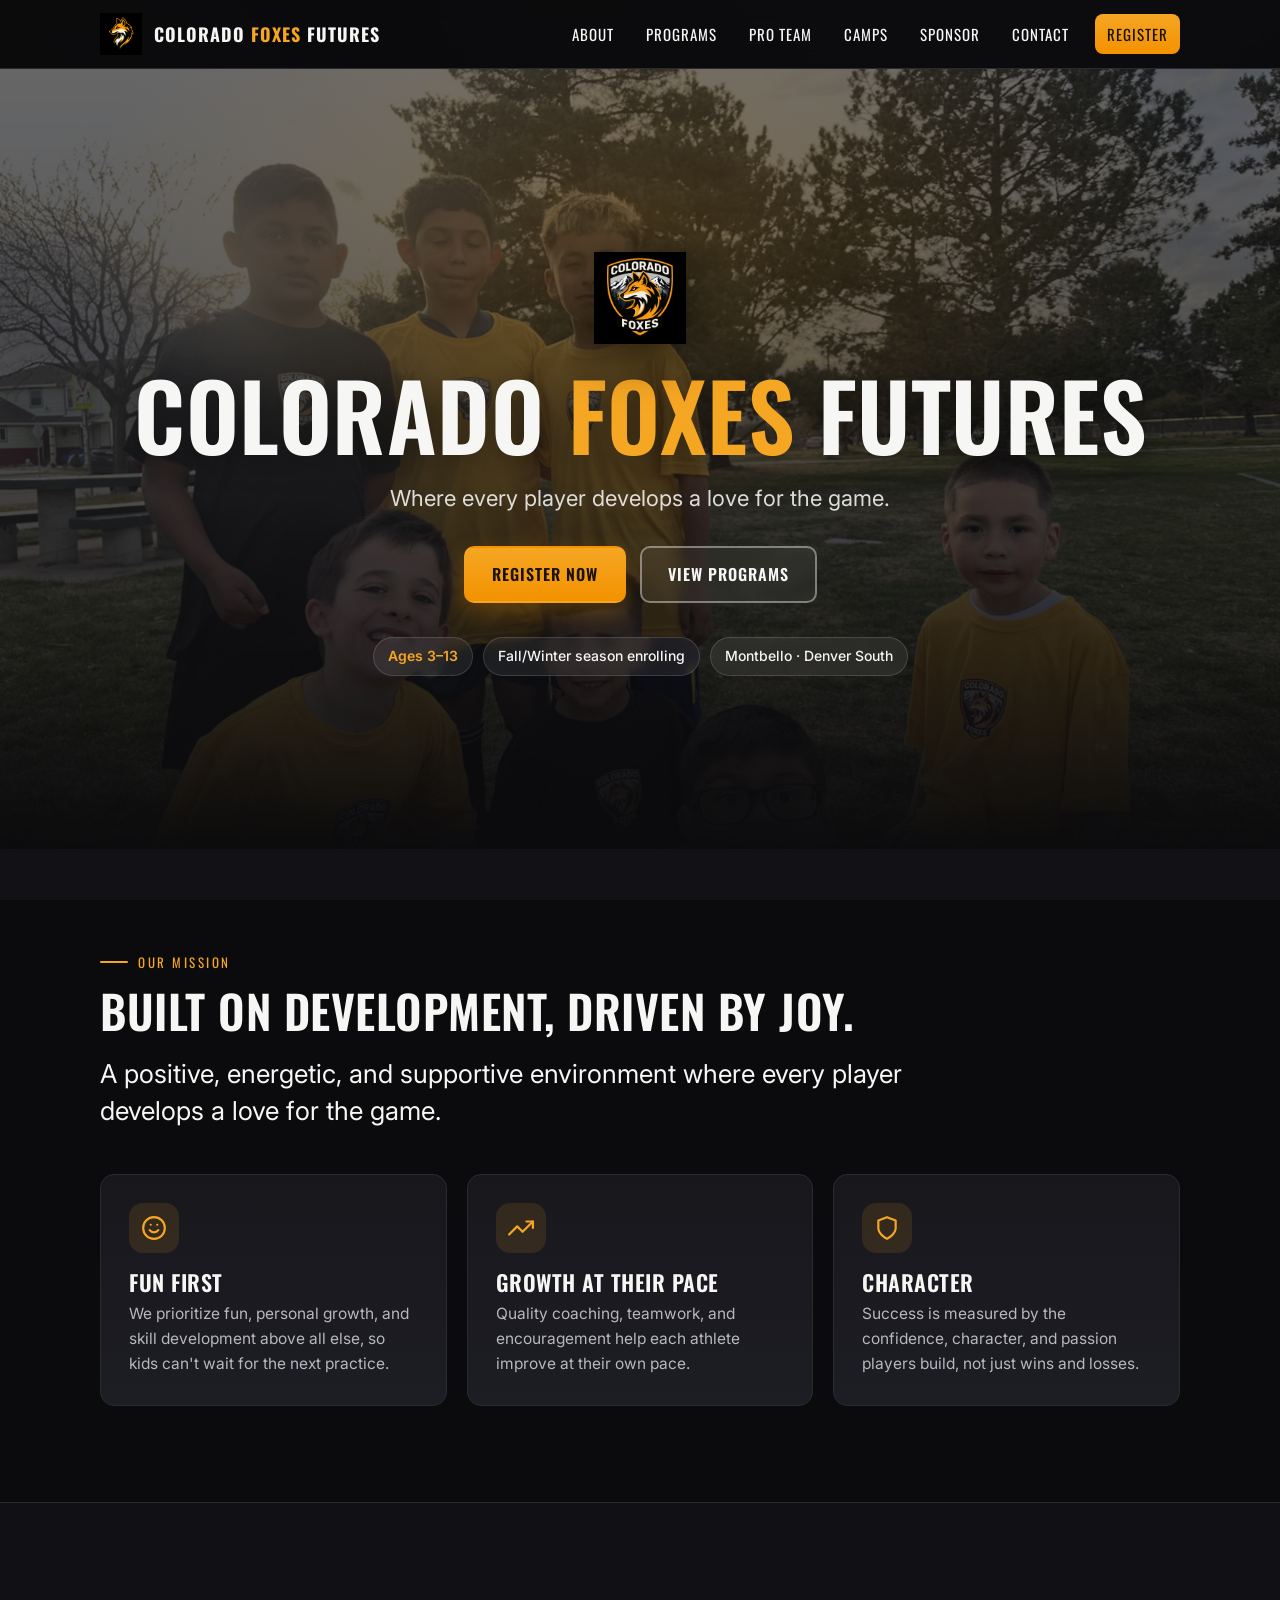
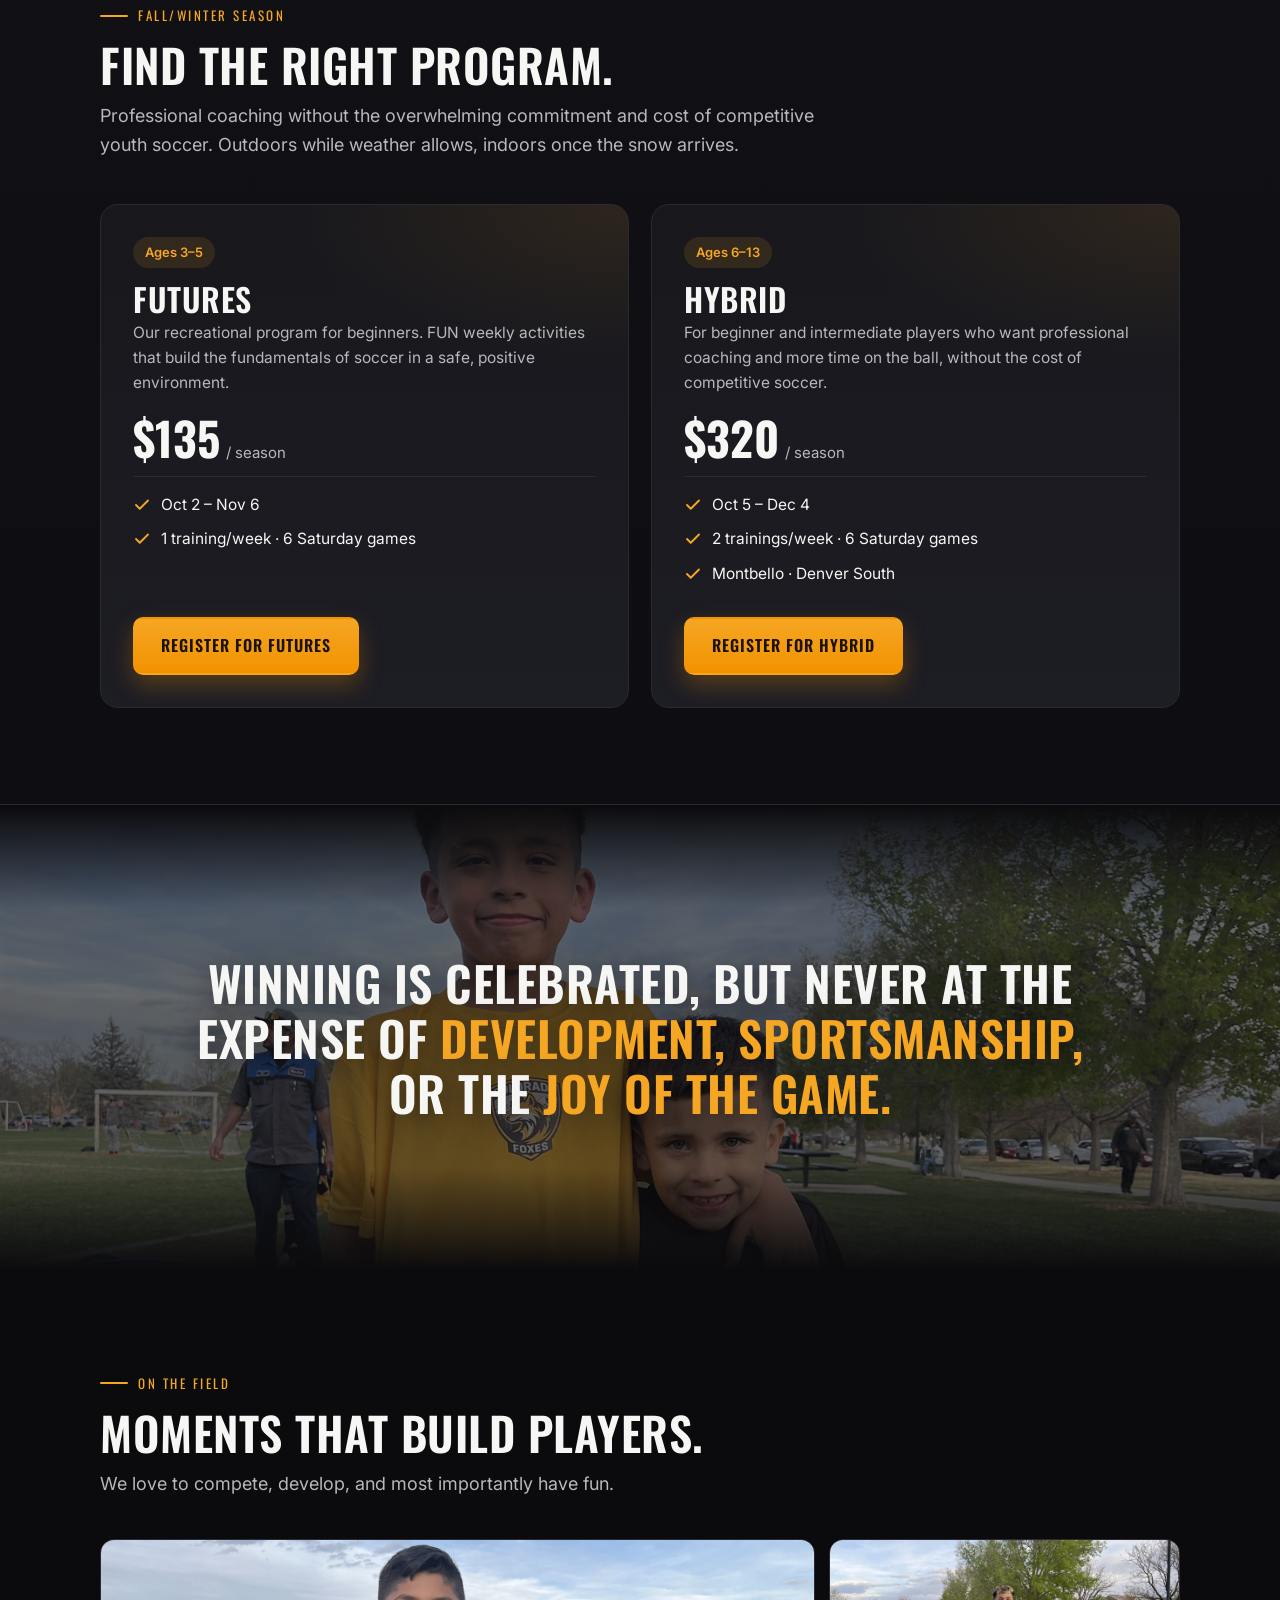
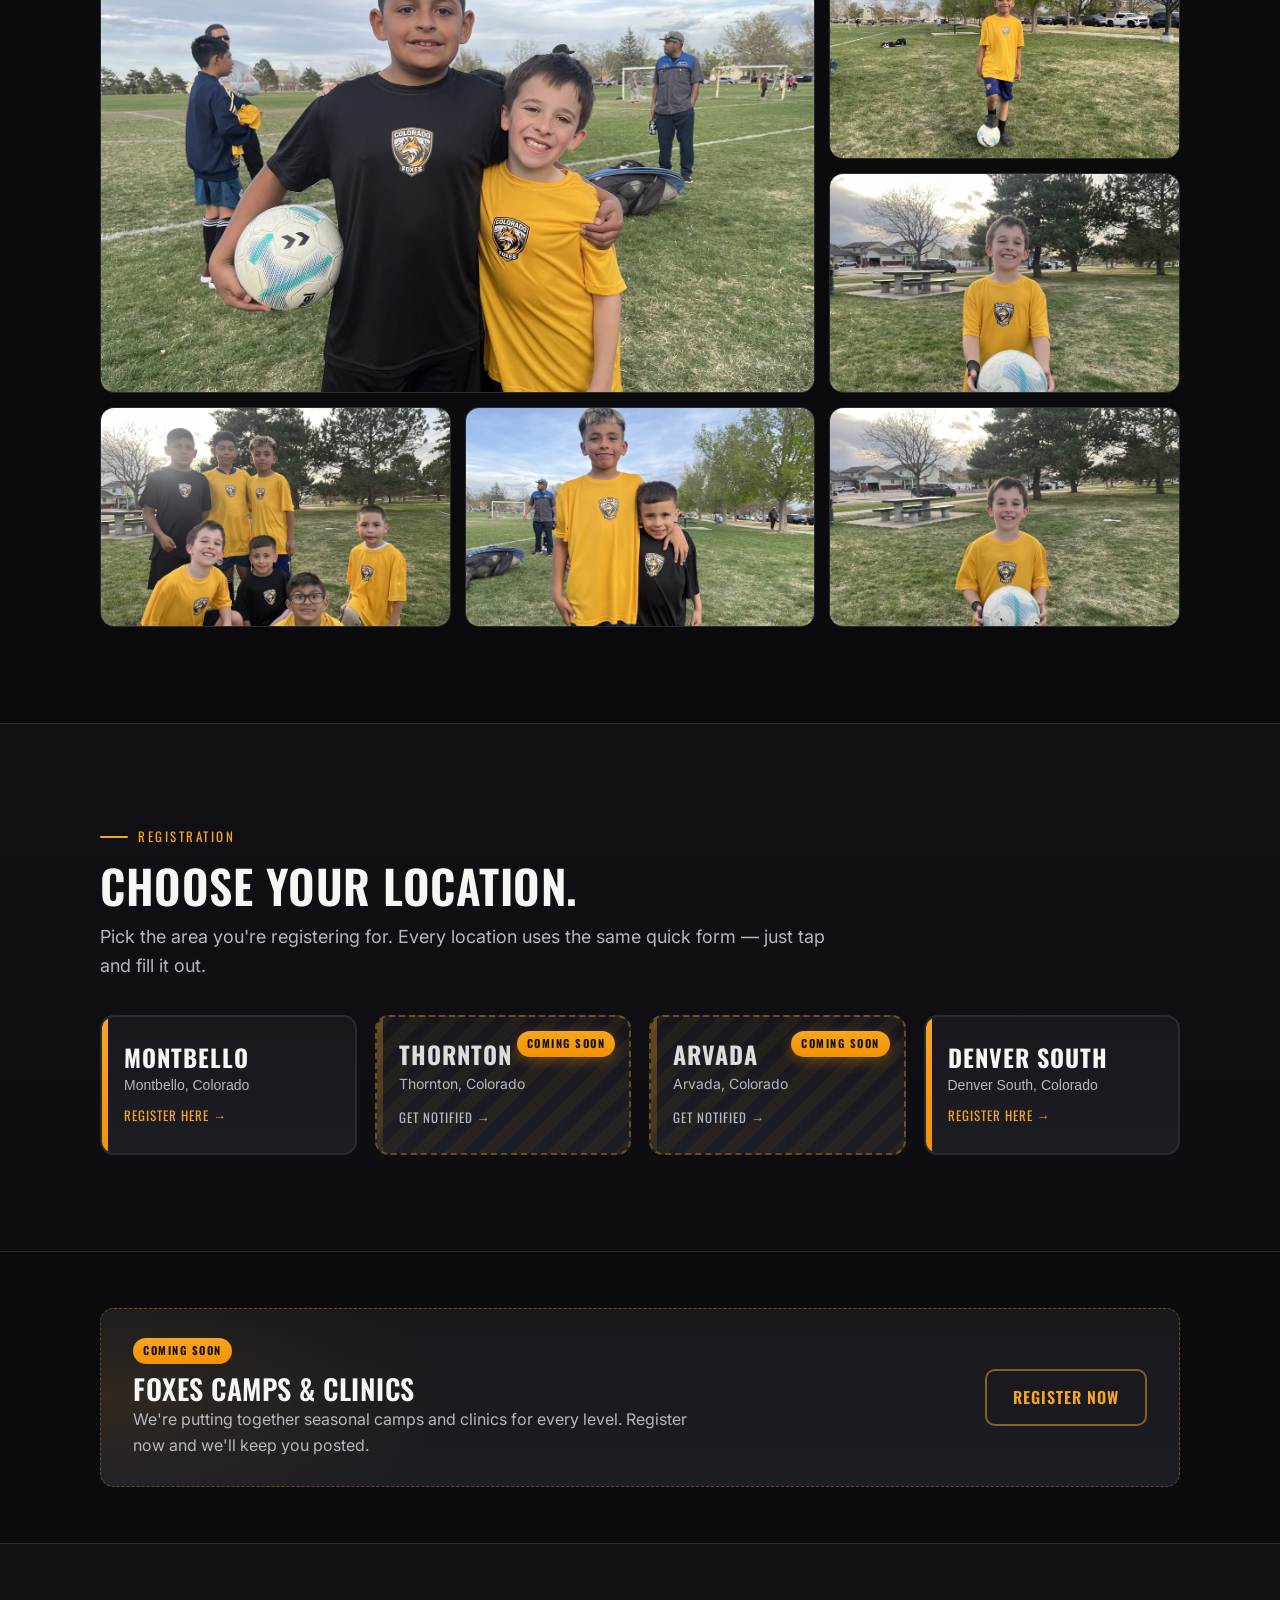
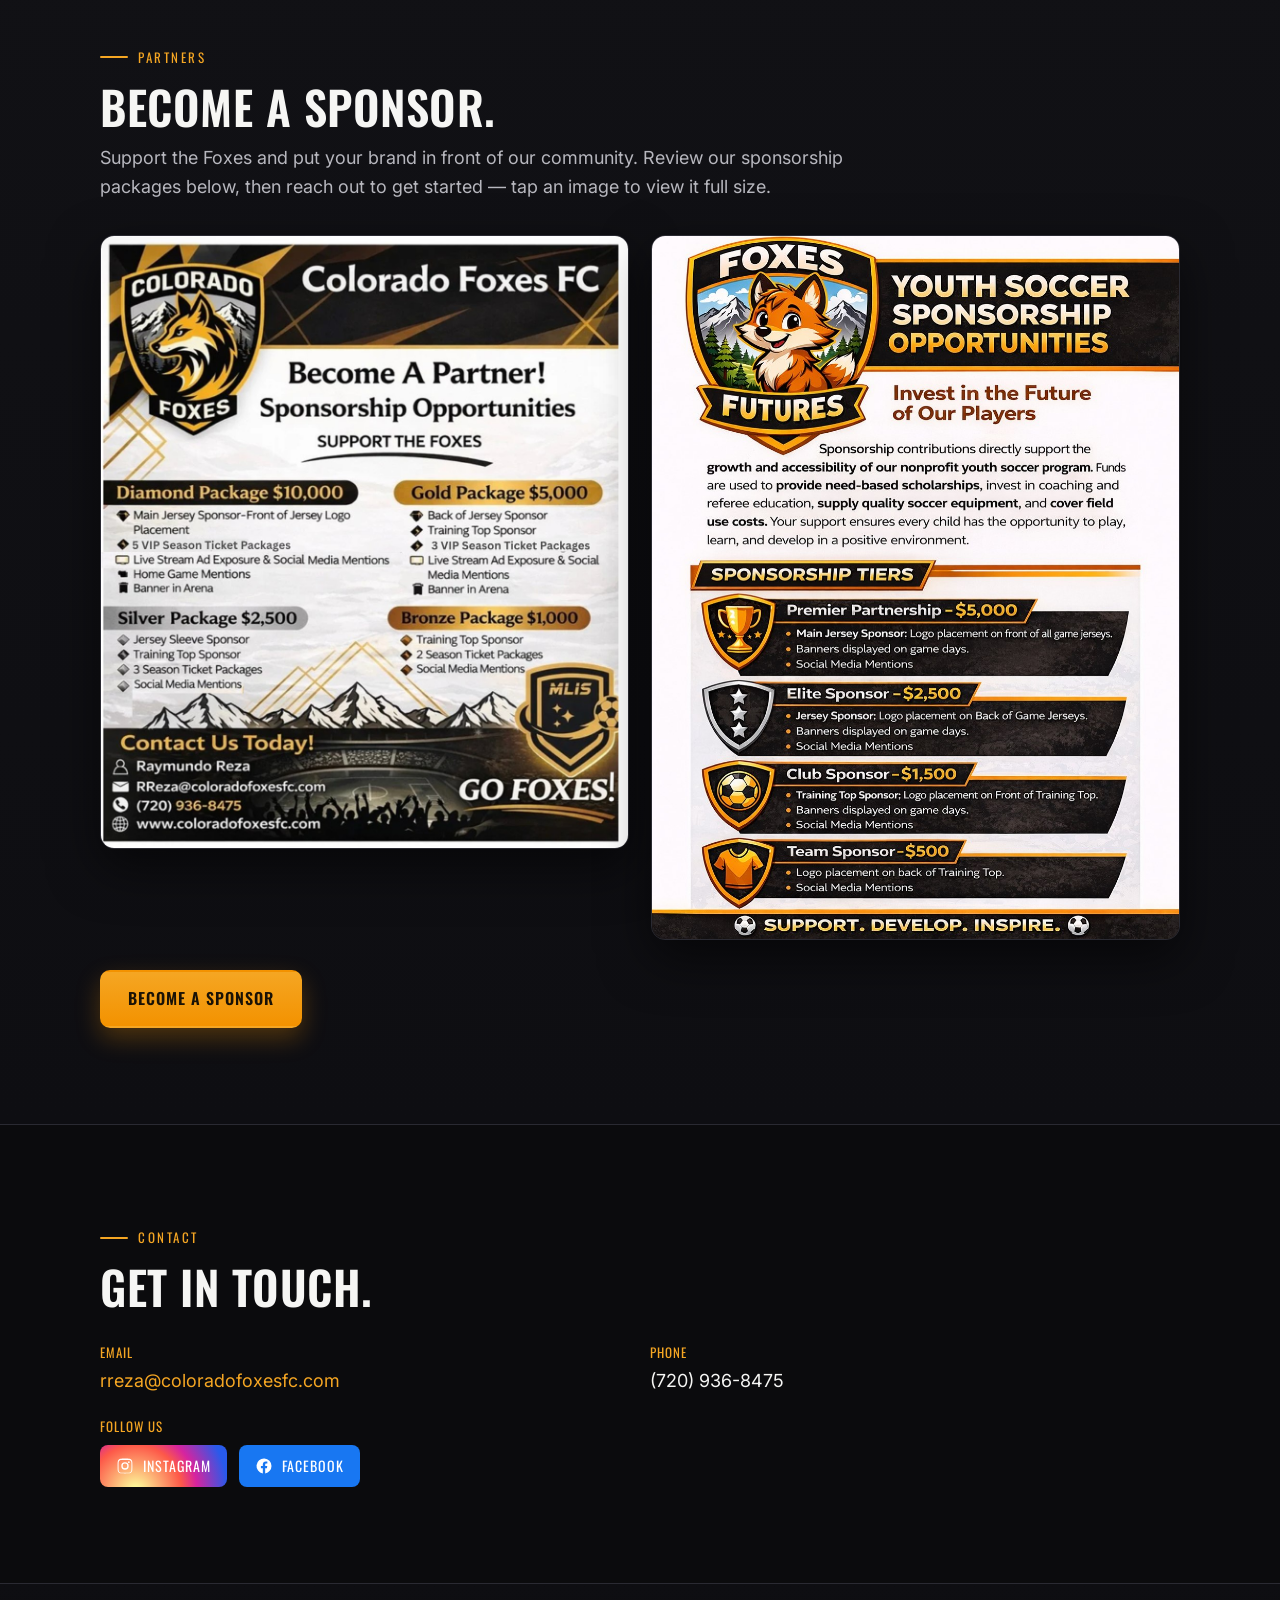
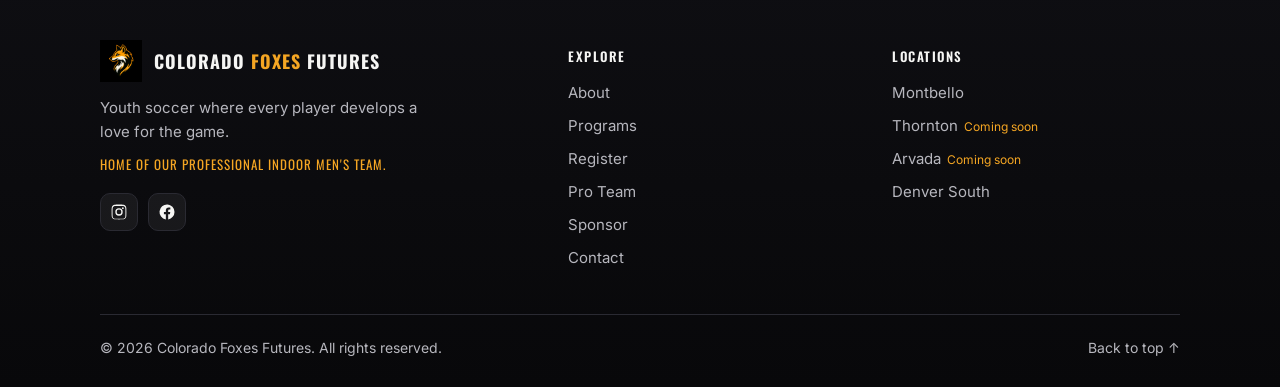
==== commit 82bdca79: "Update index.html" ====
--- a/index.html
+++ b/index.html
@@ -10,6 +10,9 @@
   <link rel="preconnect" href="https://fonts.googleapis.com">
   <link rel="preconnect" href="https://fonts.gstatic.com" crossorigin>
   <link href="https://fonts.googleapis.com/css2?family=Oswald:wght@400;500;600;700&family=Inter:wght@400;500;600;700&display=swap" rel="stylesheet">
+
+  <!-- Lets the CSS know JS is on (scroll-in animations only hide content when it is) -->
+  <script>document.documentElement.classList.add("js");</script>
 
   <style>
     /* ============================================================
@@ -59,19 +62,17 @@
     img{max-width:100%;display:block;}
     .wrap{max-width:var(--maxw);margin:0 auto;padding:0 20px;}
 
-    /* Section label chip */
+    /* Section label (short orange rule + small caps text) */
     .eyebrow{
-      display:inline-block;
+      display:inline-flex;align-items:center;gap:10px;
       font-family:"Oswald",sans-serif;
       text-transform:uppercase;
-      letter-spacing:2px;
+      letter-spacing:2.5px;
       font-size:13px;
       color:var(--orange);
-      border:1px solid rgba(245,166,35,.4);
-      border-radius:999px;
-      padding:5px 14px;
-      margin-bottom:18px;
-    }
+      margin-bottom:14px;
+    }
+    .eyebrow::before{content:"";width:28px;height:2px;border-radius:2px;background:var(--orange);}
 
     /* Buttons */
     .btn{
@@ -101,9 +102,22 @@
     .btn-ghost:hover{background:rgba(245,166,35,.08);text-decoration:none;}
 
     /* Generic section spacing */
-    section{padding:84px 0;border-top:1px solid var(--line);}
+    section{padding:96px 0;}
     section h2{font-size:clamp(28px,5vw,46px);}
-    .lead{color:var(--muted);font-size:18px;max-width:760px;}
+    .lead{color:var(--muted);font-size:18px;max-width:760px;margin:14px 0 0;}
+    /* Alternate section shade to break up the page rhythm */
+    .section-alt{
+      background:linear-gradient(180deg,#111115,#0e0e12);
+      border-top:1px solid var(--line);border-bottom:1px solid var(--line);
+    }
+
+    /* Scroll-in reveal (only hides content when JS is running) */
+    .js .reveal{opacity:0;transform:translateY(26px);transition:opacity .7s ease, transform .7s ease;}
+    .js .reveal.in{opacity:1;transform:none;}
+    @media (prefers-reduced-motion:reduce){
+      .js .reveal{opacity:1;transform:none;transition:none;}
+      html{scroll-behavior:auto;}
+    }
 
     /* Placeholder marker */
     .placeholder-note{
@@ -177,22 +191,118 @@
        HERO
        ============================================================ */
     .hero{
-      position:relative;text-align:center;
-      padding:84px 0 96px;border-top:none;
-      background-image:
-        radial-gradient(700px 360px at 50% 0%, rgba(245,166,35,.16), transparent 70%);
-    }
+      position:relative;text-align:center;overflow:hidden;
+      min-height:min(88vh,780px);display:flex;align-items:center;
+      padding:110px 0 100px;background:var(--black);
+    }
+    .hero-bg{
+      position:absolute;inset:0;
+      background:url("kids-1.jpg") center 30%/cover no-repeat;
+      animation:hero-zoom 18s ease-out both;
+    }
+    .hero-bg::after{
+      content:"";position:absolute;inset:0;
+      background:
+        radial-gradient(800px 420px at 50% 20%, rgba(245,166,35,.18), transparent 70%),
+        linear-gradient(180deg, rgba(11,11,13,.62) 0%, rgba(11,11,13,.72) 55%, var(--black) 100%);
+    }
+    @keyframes hero-zoom{from{transform:scale(1.12);}to{transform:scale(1.02);}}
+    @media (prefers-reduced-motion:reduce){.hero-bg{animation:none;}}
+    .hero > .wrap{position:relative;z-index:1;width:100%;}
     .hero .crest{
-      width:170px;height:170px;object-fit:contain;margin:0 auto 26px;
-      filter:drop-shadow(0 14px 30px rgba(0,0,0,.6));
-    }
-    .hero h1{font-size:clamp(40px,8vw,86px);}
+      width:92px;height:92px;object-fit:contain;margin:0 auto 22px;
+      filter:drop-shadow(0 10px 24px rgba(0,0,0,.6));
+    }
+    .hero h1{font-size:clamp(42px,8.5vw,92px);text-shadow:0 6px 30px rgba(0,0,0,.45);}
     .hero h1 .accent{color:var(--orange);}
     .hero .tagline{
-      color:var(--muted);font-size:clamp(17px,2.5vw,22px);
-      max-width:620px;margin:18px auto 34px;
+      color:rgba(246,246,244,.88);font-size:clamp(17px,2.5vw,22px);
+      max-width:620px;margin:18px auto 30px;
     }
     .hero-cta{display:flex;gap:14px;justify-content:center;flex-wrap:wrap;}
+    .hero .btn-ghost{color:var(--white);border-color:rgba(255,255,255,.4);backdrop-filter:blur(6px);background:rgba(255,255,255,.05);}
+    .hero .btn-ghost:hover{background:rgba(255,255,255,.12);}
+    .hero-facts{
+      display:flex;gap:10px;justify-content:center;flex-wrap:wrap;
+      margin:34px 0 0;padding:0;list-style:none;
+    }
+    .hero-facts li{
+      font-size:14px;font-weight:500;color:var(--white);
+      padding:7px 14px;border-radius:999px;
+      background:rgba(255,255,255,.07);border:1px solid rgba(255,255,255,.14);
+      backdrop-filter:blur(6px);
+    }
+    .hero-facts li b{color:var(--orange);font-weight:600;}
+
+    /* ============================================================
+       MISSION PILLARS
+       ============================================================ */
+    .mission-lead{
+      font-size:clamp(20px,2.6vw,26px);line-height:1.45;color:var(--white);
+      max-width:820px;margin:20px 0 0;
+    }
+    .pillars{display:grid;grid-template-columns:repeat(3,1fr);gap:20px;margin-top:44px;}
+    @media (max-width:820px){.pillars{grid-template-columns:1fr;}}
+    .pillar{
+      padding:28px;border-radius:var(--radius);border:1px solid var(--line);
+      background:linear-gradient(180deg,var(--panel),var(--panel-2));
+      transition:transform .2s ease, border-color .2s ease;
+    }
+    .pillar:hover{transform:translateY(-4px);border-color:rgba(245,166,35,.4);}
+    .pillar-icon{
+      width:50px;height:50px;border-radius:14px;margin-bottom:18px;
+      display:flex;align-items:center;justify-content:center;
+      background:rgba(245,166,35,.12);color:var(--orange);
+    }
+    .pillar-icon svg{width:26px;height:26px;fill:none;stroke:currentColor;stroke-width:2;stroke-linecap:round;stroke-linejoin:round;}
+    .pillar h3{font-size:22px;margin-bottom:8px;}
+    .pillar p{color:var(--muted);margin:0;font-size:15.5px;}
+
+    /* ============================================================
+       PROGRAMS
+       ============================================================ */
+    .programs-grid{display:grid;grid-template-columns:repeat(2,1fr);gap:22px;margin-top:44px;}
+    @media (max-width:760px){.programs-grid{grid-template-columns:1fr;}}
+    .prog{
+      position:relative;display:flex;flex-direction:column;gap:6px;
+      padding:32px;border-radius:18px;border:1px solid var(--line);
+      background:
+        radial-gradient(500px 220px at 100% 0%, rgba(245,166,35,.10), transparent 70%),
+        linear-gradient(180deg,var(--panel),var(--panel-2));
+      transition:transform .2s ease, border-color .2s ease, box-shadow .2s ease;
+    }
+    .prog:hover{transform:translateY(-4px);border-color:rgba(245,166,35,.45);box-shadow:var(--shadow);}
+    .prog-ages{
+      align-self:flex-start;font-size:13px;font-weight:600;color:var(--orange);
+      background:rgba(245,166,35,.12);border-radius:999px;padding:5px 12px;margin-bottom:8px;
+    }
+    .prog h3{font-size:32px;}
+    .prog-sub{color:var(--muted);margin:0 0 6px;font-size:15.5px;}
+    .prog-price{font-family:"Oswald",sans-serif;font-weight:700;font-size:46px;line-height:1;margin:6px 0 10px;}
+    .prog-price small{font-family:"Inter",sans-serif;font-weight:400;font-size:15px;color:var(--muted);margin-left:6px;}
+    .prog-list{list-style:none;margin:0 0 24px;padding:16px 0 0;border-top:1px solid var(--line);display:grid;gap:10px;}
+    .prog-list li{display:flex;gap:10px;align-items:flex-start;font-size:15.5px;}
+    .prog-list svg{width:18px;height:18px;flex:0 0 auto;margin-top:3px;fill:none;stroke:var(--orange);stroke-width:2.5;stroke-linecap:round;stroke-linejoin:round;}
+    .prog .btn{margin-top:auto;align-self:flex-start;}
+
+    /* ============================================================
+       PHOTO BAND (full-width photo with a quote)
+       ============================================================ */
+    .photo-band{
+      position:relative;padding:150px 0;text-align:center;overflow:hidden;
+      background:url("kids-6.jpg") center 28%/cover no-repeat;
+    }
+    .photo-band::before{
+      content:"";position:absolute;inset:0;
+      background:linear-gradient(180deg,var(--black) 0%,rgba(11,11,13,.62) 22%,rgba(11,11,13,.62) 78%,var(--black) 100%);
+    }
+    .photo-band .wrap{position:relative;}
+    .band-quote{
+      font-family:"Oswald",sans-serif;text-transform:uppercase;font-weight:600;
+      font-size:clamp(26px,4.4vw,48px);line-height:1.15;letter-spacing:.5px;
+      max-width:900px;margin:0 auto;text-shadow:0 6px 30px rgba(0,0,0,.5);
+    }
+    .band-quote span{color:var(--orange);}
 
     /* ============================================================
        CARDS / GRIDS
@@ -224,12 +334,17 @@
     .card .btn{margin-top:16px;font-size:14px;padding:10px 18px;}
 
     /* Photo gallery */
-    .gallery-grid{display:grid;gap:14px;margin-top:36px;grid-template-columns:repeat(3,1fr);}
-    @media (max-width:760px){.gallery-grid{grid-template-columns:repeat(2,1fr);}}
-    @media (max-width:460px){.gallery-grid{grid-template-columns:1fr;}}
+    /* Mosaic: the first photo is large, the rest fill in around it */
+    .gallery-grid{
+      display:grid;gap:14px;margin-top:40px;
+      grid-template-columns:repeat(3,1fr);grid-auto-rows:220px;
+    }
+    .gallery-grid figure:first-child{grid-column:span 2;grid-row:span 2;}
+    @media (max-width:760px){.gallery-grid{grid-template-columns:repeat(2,1fr);grid-auto-rows:170px;}}
+    @media (max-width:460px){.gallery-grid{grid-auto-rows:140px;gap:10px;}}
     .gallery-grid figure{
       margin:0;border-radius:var(--radius);overflow:hidden;position:relative;
-      border:1px solid var(--line);background:var(--panel);aspect-ratio:4 / 3;
+      border:1px solid var(--line);background:var(--panel);
     }
     .gallery-grid img{width:100%;height:100%;object-fit:cover;display:block;transition:transform .45s ease;}
     .gallery-grid figure::after{
@@ -253,26 +368,24 @@
     .sponsor-grid a:hover{transform:translateY(-4px);border-color:rgba(245,166,35,.6);}
     .sponsor-grid img{width:100%;height:auto;display:block;}
 
-    /* Camps — coming soon panel */
+    /* Camps — compact coming soon banner */
+    #camps{padding:56px 0;}
     .coming-soon{
-      margin-top:36px;text-align:center;position:relative;overflow:hidden;
-      background:linear-gradient(180deg,var(--panel),var(--panel-2));
-      border:1px solid var(--line);border-radius:var(--radius);padding:52px 28px;
-    }
-    .coming-soon::before{content:"";position:absolute;top:0;left:0;height:4px;width:100%;
-      background:linear-gradient(90deg,var(--orange),var(--orange-deep));}
+      display:flex;align-items:center;justify-content:space-between;gap:24px;flex-wrap:wrap;
+      position:relative;overflow:hidden;
+      background:
+        radial-gradient(500px 200px at 0% 50%, rgba(245,166,35,.10), transparent 70%),
+        linear-gradient(180deg,var(--panel),var(--panel-2));
+      border:1px dashed rgba(245,166,35,.35);border-radius:var(--radius);padding:28px 32px;
+    }
     .coming-soon .cs-badge{
       display:inline-block;font-family:"Oswald",sans-serif;text-transform:uppercase;
-      letter-spacing:2px;font-size:13px;font-weight:700;color:#1a1206;
+      letter-spacing:1.5px;font-size:11px;font-weight:700;color:#1a1206;
       background:linear-gradient(180deg,var(--orange),var(--orange-deep));
-      padding:6px 16px;border-radius:999px;margin-bottom:16px;
-    }
-    .coming-soon h3{font-size:clamp(24px,4vw,32px);color:var(--white);margin-bottom:10px;}
-    .coming-soon p{color:var(--muted);font-size:17px;max-width:520px;margin:0 auto 24px;}
-
-    /* About paragraphs */
-    .mission p{font-size:18px;color:var(--white);max-width:820px;margin:0 0 22px;}
-    .mission p:last-child{color:var(--muted);font-style:italic;}
+      padding:4px 10px;border-radius:999px;margin-bottom:10px;
+    }
+    .coming-soon h3{font-size:clamp(22px,3vw,28px);color:var(--white);margin-bottom:4px;}
+    .coming-soon p{color:var(--muted);font-size:16px;max-width:560px;margin:0;}
 
     /* ============================================================
        FORM
@@ -284,8 +397,7 @@
     }
     .field{margin-bottom:18px;}
     .field label{
-      display:block;font-family:"Oswald",sans-serif;text-transform:uppercase;
-      letter-spacing:1px;font-size:14px;color:var(--white);margin-bottom:7px;
+      display:block;font-weight:600;font-size:14px;color:var(--white);margin-bottom:7px;
     }
     .field .req{color:var(--orange);}
     .field input,.field select,.field textarea{
@@ -482,22 +594,67 @@
     .social-facebook{background:#1877F2;}
 
     footer{
-      border-top:1px solid var(--line);padding:40px 0;text-align:center;
-      background:linear-gradient(180deg,transparent,rgba(0,0,0,.4));
-    }
-    footer .brand{justify-content:center;margin-bottom:14px;}
+      border-top:1px solid var(--line);padding:56px 0 28px;
+      background:linear-gradient(180deg,#0e0e12,#08080a);
+    }
+    .footer-grid{display:grid;grid-template-columns:1.5fr 1fr 1fr;gap:36px;}
+    @media (max-width:760px){.footer-grid{grid-template-columns:1fr 1fr;}.footer-about{grid-column:1 / -1;}}
+    footer .brand{margin-bottom:14px;}
+    footer .brand img{height:42px;width:42px;object-fit:contain;}
+    footer .brand .wordmark{font-family:"Oswald",sans-serif;text-transform:uppercase;font-weight:700;letter-spacing:1px;color:var(--white);font-size:18px;}
+    footer .brand .wordmark span{color:var(--orange);}
+    .footer-about p{color:var(--muted);font-size:15px;margin:0 0 6px;max-width:340px;}
+    footer .pro-line{color:var(--orange);font-size:13px;margin-top:10px;
+      font-family:"Oswald",sans-serif;letter-spacing:1px;text-transform:uppercase;}
+    .footer-col h4{
+      font-family:"Oswald",sans-serif;text-transform:uppercase;letter-spacing:1.5px;
+      font-size:13px;color:var(--white);margin:6px 0 14px;font-weight:600;
+    }
+    .footer-col ul{list-style:none;margin:0;padding:0;display:grid;gap:9px;}
+    .footer-col li, .footer-col a{color:var(--muted);font-size:15px;}
+    .footer-col a:hover{color:var(--orange);text-decoration:none;}
+    .footer-col .soon{font-size:12px;color:var(--orange);margin-left:6px;}
+    .footer-socials{display:flex;gap:10px;margin-top:18px;}
+    .footer-socials a{
+      width:38px;height:38px;border-radius:10px;display:flex;align-items:center;justify-content:center;
+      background:rgba(255,255,255,.06);border:1px solid var(--line);color:var(--white);
+      transition:background .15s ease, color .15s ease, transform .12s ease;
+    }
+    .footer-socials a:hover{background:var(--orange);color:#1a1206;transform:translateY(-2px);}
+    .footer-socials svg{width:18px;height:18px;fill:currentColor;}
+    .footer-bottom{
+      margin-top:44px;padding-top:22px;border-top:1px solid var(--line);
+      display:flex;justify-content:space-between;gap:12px;flex-wrap:wrap;
+    }
     footer .copy{color:var(--muted);font-size:14px;}
-    footer .pro-line{color:var(--orange);font-size:14px;margin-top:6px;
-      font-family:"Oswald",sans-serif;letter-spacing:1px;text-transform:uppercase;}
+    footer .to-top{color:var(--muted);font-size:14px;}
+    footer .to-top:hover{color:var(--orange);text-decoration:none;}
+
+    /* Sticky "Register" bar on phones */
+    .mobile-cta{
+      position:fixed;left:12px;right:12px;bottom:12px;z-index:150;display:none;
+      align-items:center;justify-content:space-between;gap:12px;
+      padding:10px 10px 10px 16px;border-radius:14px;
+      background:rgba(18,18,22,.92);backdrop-filter:blur(12px);
+      border:1px solid var(--line);box-shadow:0 14px 40px rgba(0,0,0,.6);
+      transform:translateY(160%);transition:transform .3s ease;
+    }
+    .mobile-cta.show{transform:none;}
+    .mobile-cta .mc-text{font-size:13px;color:var(--muted);line-height:1.3;}
+    .mobile-cta .mc-text b{display:block;color:var(--white);font-size:15px;}
+    .mobile-cta .btn{padding:11px 18px;font-size:15px;white-space:nowrap;}
+    @media (max-width:880px){.mobile-cta{display:flex;}}
 
     /* ============================================================
        MOBILE REFINEMENTS
        ============================================================ */
     @media (max-width:600px){
-      section{padding:56px 0;}
-      .hero{padding:52px 0 60px;}
-      .hero .crest{width:138px;height:138px;margin-bottom:20px;}
-      .coming-soon{padding:40px 20px;}
+      section{padding:64px 0;}
+      .hero{padding:80px 0 72px;min-height:auto;}
+      .hero .crest{width:76px;height:76px;margin-bottom:18px;}
+      .coming-soon{padding:24px 20px;}
+      .prog{padding:24px;}
+      .photo-band{padding:100px 0;}
       .form-wrap{padding:22px 18px;}
       .modal{padding:26px 20px;}
       .pay-line{flex-wrap:wrap;}
@@ -523,6 +680,7 @@
       <button class="menu-btn" id="menuBtn" aria-label="Toggle menu" aria-expanded="false">&#9776;</button>
       <nav class="links" id="navLinks">
         <a href="#about">About</a>
+        <a href="#programs">Programs</a>
         <a href="pro.html">Pro Team</a>
         <a href="#camps">Camps</a>
         <a href="#sponsors">Sponsor</a>
@@ -536,56 +694,85 @@
 
   <!-- ============================== HERO ============================== -->
   <section class="hero" id="hero">
+    <div class="hero-bg" aria-hidden="true"></div>
     <div class="wrap">
       <img class="crest" src="logo2.png" alt="Colorado Foxes Futures crest — shield with mountains">
       <h1>Colorado <span class="accent">Foxes</span> Futures</h1>
       <p class="tagline" id="hero-tagline">Where every player develops a love for the game.</p>
       <div class="hero-cta">
         <a href="#register" class="btn btn-primary">Register Now</a>
-        <a href="#about" class="btn btn-ghost">Explore the Club</a>
+        <a href="#programs" class="btn btn-ghost">View Programs</a>
+      </div>
+      <ul class="hero-facts">
+        <li><b>Ages 3–13</b></li>
+        <li>Fall/Winter season enrolling</li>
+        <li>Montbello · Denver South</li>
+      </ul>
+    </div>
+  </section>
+
+  <!-- ============================== ABOUT / MISSION ============================== -->
+  <section id="about">
+    <div class="wrap">
+      <div class="reveal">
+        <span class="eyebrow">Our Mission</span>
+        <h2>Built on development, driven by joy.</h2>
+        <p class="mission-lead">A positive, energetic, and supportive environment where every player develops a love for the game.</p>
+      </div>
+      <div class="pillars">
+        <div class="pillar reveal">
+          <div class="pillar-icon"><svg viewBox="0 0 24 24" aria-hidden="true"><circle cx="12" cy="12" r="10"/><path d="M8 14s1.5 2 4 2 4-2 4-2"/><line x1="9" y1="9" x2="9.01" y2="9"/><line x1="15" y1="9" x2="15.01" y2="9"/></svg></div>
+          <h3>Fun first</h3>
+          <p>We prioritize fun, personal growth, and skill development above all else, so kids can't wait for the next practice.</p>
+        </div>
+        <div class="pillar reveal">
+          <div class="pillar-icon"><svg viewBox="0 0 24 24" aria-hidden="true"><polyline points="23 6 13.5 15.5 8.5 10.5 1 18"/><polyline points="17 6 23 6 23 12"/></svg></div>
+          <h3>Growth at their pace</h3>
+          <p>Quality coaching, teamwork, and encouragement help each athlete improve at their own pace.</p>
+        </div>
+        <div class="pillar reveal">
+          <div class="pillar-icon"><svg viewBox="0 0 24 24" aria-hidden="true"><path d="M12 22s8-4 8-10V5l-8-3-8 3v7c0 6 8 10 8 10z"/></svg></div>
+          <h3>Character</h3>
+          <p>Success is measured by the confidence, character, and passion players build, not just wins and losses.</p>
+        </div>
       </div>
     </div>
   </section>
 
-  <!-- ============================== ABOUT / MISSION ============================== -->
-  <section id="about">
-    <div class="wrap mission">
-      <span class="eyebrow">Our Mission</span>
-      <h2>Built on development, driven by joy.</h2>
-      <div style="margin-top:28px;">
-        <p>Our mission is to create a positive, energetic, and supportive environment where every player develops a love for the game. We are committed to prioritizing fun, personal growth, and skill development above all else.</p>
-        <p>We believe that true success is measured not by wins and losses, but by the confidence, character, and passion our players build along the way. Through quality coaching, teamwork, and encouragement, we focus on helping each athlete improve at their own pace while enjoying every moment on the field.</p>
-        <p>Winning is celebrated—but never at the expense of development, sportsmanship, or the joy of playing the game.</p>
+  <!-- ============================== PROGRAMS ============================== -->
+  <section id="programs" class="section-alt">
+    <div class="wrap">
+      <div class="reveal">
+        <span class="eyebrow">Fall/Winter Season</span>
+        <h2>Find the right program.</h2>
+        <p class="lead">Professional coaching without the overwhelming commitment and cost of competitive youth soccer. Outdoors while weather allows, indoors once the snow arrives.</p>
       </div>
+      <!-- Program cards (rendered from CONTENT.programs) -->
+      <div class="programs-grid" id="programs-grid"></div>
+    </div>
+  </section>
+
+  <!-- ============================== PHOTO BAND ============================== -->
+  <section class="photo-band" aria-label="Club values">
+    <div class="wrap">
+      <p class="band-quote reveal">Winning is celebrated, but never at the expense of <span>development, sportsmanship,</span> or the <span>joy of the game.</span></p>
     </div>
   </section>
 
   <!-- ============================== GALLERY ============================== -->
   <section id="gallery">
     <div class="wrap">
-      <span class="eyebrow">On the Field</span>
-      <h2>Moments that build players.</h2>
-      <p class="lead">We love to compete, develop, and most importantly have fun.</p>
-      <div class="gallery-grid" id="gallery-grid"></div>
+      <div class="reveal">
+        <span class="eyebrow">On the Field</span>
+        <h2>Moments that build players.</h2>
+        <p class="lead">We love to compete, develop, and most importantly have fun.</p>
+      </div>
+      <div class="gallery-grid reveal" id="gallery-grid"></div>
     </div>
   </section>
 
-  <!-- ============================== CAMPS ============================== -->
-  <section id="camps">
-    <div class="wrap">
-      <span class="eyebrow">Camps & Clinics</span>
-      <h2>Train with the Foxes.</h2>
-      <div class="coming-soon">
-        <span class="cs-badge">Coming Soon</span>
-        <h3>Foxes camps are on the way</h3>
-        <p>We're putting together seasonal camps and clinics for every level. Check back soon — or register now and we'll keep you posted.</p>
-        <a href="#register" class="btn btn-primary">Register Now</a>
-      </div>
-    </div>
-  </section>
-
   <!-- ============================== REGISTER ============================== -->
-  <section id="register">
+  <section id="register" class="section-alt">
     <div class="wrap">
       <span class="eyebrow">Registration</span>
       <h2>Choose your location.</h2>
@@ -692,13 +879,29 @@
     </div>
   </section>
 
+  <!-- ============================== CAMPS ============================== -->
+  <section id="camps">
+    <div class="wrap">
+      <div class="coming-soon reveal">
+        <div>
+          <span class="cs-badge">Coming Soon</span>
+          <h3>Foxes camps &amp; clinics</h3>
+          <p>We're putting together seasonal camps and clinics for every level. Register now and we'll keep you posted.</p>
+        </div>
+        <a href="#register" class="btn btn-ghost">Register Now</a>
+      </div>
+    </div>
+  </section>
+
   <!-- ============================== BECOME A SPONSOR ============================== -->
-  <section id="sponsors">
+  <section id="sponsors" class="section-alt">
     <div class="wrap">
-      <span class="eyebrow">Partners</span>
-      <h2>Become a sponsor.</h2>
-      <p class="lead">Support the Foxes and put your brand in front of our community. Review our sponsorship packages below, then reach out to get started — tap an image to view it full size.</p>
-      <div class="sponsor-grid" id="sponsor-grid"></div>
+      <div class="reveal">
+        <span class="eyebrow">Partners</span>
+        <h2>Become a sponsor.</h2>
+        <p class="lead">Support the Foxes and put your brand in front of our community. Review our sponsorship packages below, then reach out to get started — tap an image to view it full size.</p>
+      </div>
+      <div class="sponsor-grid reveal" id="sponsor-grid"></div>
       <div style="margin-top:30px;">
         <a id="sponsorCta" class="btn btn-primary" href="#contact">Become a Sponsor</a>
       </div>
@@ -767,14 +970,44 @@
   <!-- ============================== FOOTER ============================== -->
   <footer>
     <div class="wrap">
-      <div class="brand">
-        <img src="logo.png" alt="Colorado Foxes Futures logo" style="height:38px;width:38px;object-fit:contain;">
-        <span class="wordmark" style="font-family:Oswald,sans-serif;text-transform:uppercase;font-weight:700;letter-spacing:1px;color:var(--white);">Colorado <span style="color:var(--orange)">Foxes</span> Futures</span>
+      <div class="footer-grid">
+        <div class="footer-about">
+          <div class="brand">
+            <img src="logo.png" alt="Colorado Foxes Futures logo">
+            <span class="wordmark">Colorado <span>Foxes</span> Futures</span>
+          </div>
+          <p>Youth soccer where every player develops a love for the game.</p>
+          <div class="pro-line">Home of our professional indoor men's team.</div>
+          <div class="footer-socials" id="footer-socials"></div>
+        </div>
+        <div class="footer-col">
+          <h4>Explore</h4>
+          <ul>
+            <li><a href="#about">About</a></li>
+            <li><a href="#programs">Programs</a></li>
+            <li><a href="#register">Register</a></li>
+            <li><a href="pro.html">Pro Team</a></li>
+            <li><a href="#sponsors">Sponsor</a></li>
+            <li><a href="#contact">Contact</a></li>
+          </ul>
+        </div>
+        <div class="footer-col">
+          <h4>Locations</h4>
+          <ul id="footer-locations"></ul>
+        </div>
       </div>
-      <div class="copy" id="footer-copy">© <span id="year"></span> Colorado Foxes Futures. All rights reserved.</div>
-      <div class="pro-line">Home of our professional indoor men's team.</div>
+      <div class="footer-bottom">
+        <div class="copy" id="footer-copy">© <span id="year"></span> Colorado Foxes Futures. All rights reserved.</div>
+        <a class="to-top" href="#top">Back to top ↑</a>
+      </div>
     </div>
   </footer>
+
+  <!-- Sticky "Register" bar (phones only; hidden near the Register section) -->
+  <div class="mobile-cta" id="mobileCta">
+    <div class="mc-text"><b>Fall/Winter season</b><span id="mobileCtaPrice"></span></div>
+    <a href="#register" class="btn btn-primary">Register</a>
+  </div>
 
   <script>
   /* ================================================================
@@ -790,14 +1023,16 @@
 
     /* ---- PHOTO GALLERY (kids on the field) ----
        To swap a photo, drop a new image in the folder and change "src".
+       The FIRST photo is shown large. (kids-1 is also the hero background,
+       kids-6 the full-width photo band — those are set in the CSS.)
        Each: { src, alt }                                            */
     gallery: [
-      { src: "kids-1.jpg", alt: "Colorado Foxes youth players on the field" },
-      { src: "kids-2.jpg", alt: "Young Foxes player during a training session" },
-      { src: "kids-3.jpg", alt: "Foxes youth team practicing together" },
       { src: "kids-4.jpg", alt: "Kids playing soccer with the Colorado Foxes" },
       { src: "kids-5.jpg", alt: "Foxes players in action on the pitch" },
-      { src: "kids-6.jpg", alt: "A Colorado Foxes youth soccer moment" }
+      { src: "kids-2.jpg", alt: "Young Foxes player during a training session" },
+      { src: "kids-1.jpg", alt: "Colorado Foxes youth players on the field" },
+      { src: "kids-6.jpg", alt: "A Colorado Foxes youth soccer moment" },
+      { src: "kids-3.jpg", alt: "Foxes youth team practicing together" }
     ],
 
     /* ---- REGISTRATION LOCATIONS ----
@@ -816,21 +1051,30 @@
        Each program has its OWN Shopify checkout (payUrl). The one the parent
        picks decides where "Pay with Card" sends them. payUrl is either one
        link for every location, or { "Location Name": link } per location.
-       Each: { label, ages, title, desc, price, payUrl }                     */
+       Shown both in the Programs section and as choices in the form.
+       Each: { label, name, ages, title, blurb, dates, schedule, where, price, payUrl } */
     programs: [
       {
         label: "Futures (Ages 3–5) — Fall/Winter Season, Oct 2 – Nov 6",
+        name:  "Futures",
         ages:  "Ages 3–5",
         title: "Futures — Fall/Winter Season",
-        desc:  "Oct 2 – Nov 6 · 1 training/week · 6 Saturday games",
+        blurb: "Our recreational program for beginners. FUN weekly activities that build the fundamentals of soccer in a safe, positive environment.",
+        dates: "Oct 2 – Nov 6",
+        schedule: "1 training/week · 6 Saturday games",
+        where: "",
         price: "$135",
         payUrl:"https://royaltysports.org/products/futures-fall-winter-season-october-2nd-november-6th-ages-3-5"
       },
       {
         label: "Hybrid (Ages 6–13) — Fall/Winter Season, Oct 5 – Dec 4",
+        name:  "Hybrid",
         ages:  "Ages 6–13",
         title: "Hybrid — Fall/Winter Season",
-        desc:  "Oct 5 – Dec 4 · 2 trainings/week · 6 Saturday games",
+        blurb: "For beginner and intermediate players who want professional coaching and more time on the ball, without the cost of competitive soccer.",
+        dates: "Oct 5 – Dec 4",
+        schedule: "2 trainings/week · 6 Saturday games",
+        where: "Montbello · Denver South",
         price: "$320",
         payUrl: {
           "Montbello":    "https://royaltysports.org/products/hybrid-fall-winter-season-october5th-dec-4th-ages-6-13",
@@ -905,6 +1149,23 @@
       </button>
     `).join("");
 
+    // Programs section — one big card per program
+    const CHECK = '<svg viewBox="0 0 24 24" aria-hidden="true"><polyline points="20 6 9 17 4 12"/></svg>';
+    $("programs-grid").innerHTML = CONTENT.programs.map((p, i) => `
+      <article class="prog reveal">
+        <span class="prog-ages">${p.ages}</span>
+        <h3>${p.name}</h3>
+        <p class="prog-sub">${p.blurb}</p>
+        <div class="prog-price">${p.price}<small>/ season</small></div>
+        <ul class="prog-list">
+          <li>${CHECK}<span>${p.dates}</span></li>
+          <li>${CHECK}<span>${p.schedule}</span></li>
+          ${p.where ? `<li>${CHECK}<span>${p.where}</span></li>` : ""}
+        </ul>
+        <a href="#register" class="btn btn-primary" data-prog-index="${i}">Register for ${p.name}</a>
+      </article>
+    `).join("");
+
     // Program options (age groups) — radio cards, each carries its own pay link
     $("program-options").innerHTML = CONTENT.programs.map(p => `
       <label class="program-card">
@@ -912,7 +1173,7 @@
         <span class="pc-body">
           <span class="pc-ages">${p.ages}</span>
           <span class="pc-title">${p.title}</span>
-          <span class="pc-desc">${p.desc}</span>
+          <span class="pc-desc">${p.dates} · ${p.schedule}</span>
           <span class="pc-price">${p.price}</span>
         </span>
       </label>
@@ -932,6 +1193,18 @@
       `<a class="social-${s.label.toLowerCase()}" href="${s.url}" target="_blank" rel="noopener" aria-label="${s.label}">${SOCIAL_ICONS[s.label] || ""}<span>${s.label}</span></a>`
     ).join("");
 
+    // Footer — social icons + location list
+    $("footer-socials").innerHTML = c.socials.map(s =>
+      `<a href="${s.url}" target="_blank" rel="noopener" aria-label="${s.label}">${SOCIAL_ICONS[s.label] || s.label}</a>`
+    ).join("");
+    $("footer-locations").innerHTML = CONTENT.locations.map(l =>
+      `<li>${l.name}${l.comingSoon ? '<span class="soon">Coming soon</span>' : ""}</li>`
+    ).join("");
+
+    // Sticky mobile bar — "From $X" using the lowest program price
+    const prices = CONTENT.programs.map(p => parseFloat(String(p.price).replace(/[^0-9.]/g, ""))).filter(n => !isNaN(n));
+    if (prices.length) $("mobileCtaPrice").textContent = "From $" + Math.min(...prices);
+
     // Footer year
     $("year").textContent = new Date().getFullYear();
   })();
@@ -954,6 +1227,54 @@
     wrap.hidden = false;
     wrap.scrollIntoView({ behavior: "smooth", block: "start" });
   });
+
+
+  /* ---- "Register for X" on a program card → pre-select that program ---- */
+  document.getElementById("programs-grid").addEventListener("click", (e) => {
+    const btn = e.target.closest("[data-prog-index]");
+    if (!btn) return;
+    const radios = document.querySelectorAll('#program-options input[name="program"]');
+    const radio = radios[+btn.getAttribute("data-prog-index")];
+    if (radio) radio.checked = true;
+  });
+
+
+  /* ---- Scroll-in reveal animations ---- */
+  (function(){
+    const els = document.querySelectorAll(".reveal");
+    if (!("IntersectionObserver" in window)) { els.forEach(el => el.classList.add("in")); return; }
+    const io = new IntersectionObserver((entries) => {
+      entries.forEach(en => {
+        if (en.isIntersecting) { en.target.classList.add("in"); io.unobserve(en.target); }
+      });
+    }, { threshold: 0.12, rootMargin: "0px 0px -40px 0px" });
+    els.forEach(el => io.observe(el));
+  })();
+
+
+  /* ---- Sticky mobile "Register" bar: show after the hero, hide near Register / footer ---- */
+  (function(){
+    const bar = document.getElementById("mobileCta");
+    const hero = document.getElementById("hero");
+    const hideZones = [document.getElementById("register"), document.querySelector("footer")];
+    let ticking = false;
+    function update(){
+      ticking = false;
+      const vh = window.innerHeight;
+      const pastHero = hero.getBoundingClientRect().bottom < 0;
+      const inZone = hideZones.some(el => {
+        const r = el.getBoundingClientRect();
+        return r.top < vh && r.bottom > 0;
+      });
+      const modalOpen = document.getElementById("payModal").classList.contains("open");
+      bar.classList.toggle("show", pastHero && !inZone && !modalOpen);
+    }
+    window.addEventListener("scroll", () => {
+      if (!ticking) { ticking = true; requestAnimationFrame(update); }
+    }, { passive: true });
+    window.addEventListener("resize", update);
+    update();
+  })();
 
 
   /* ---- Mobile menu toggle ---- */
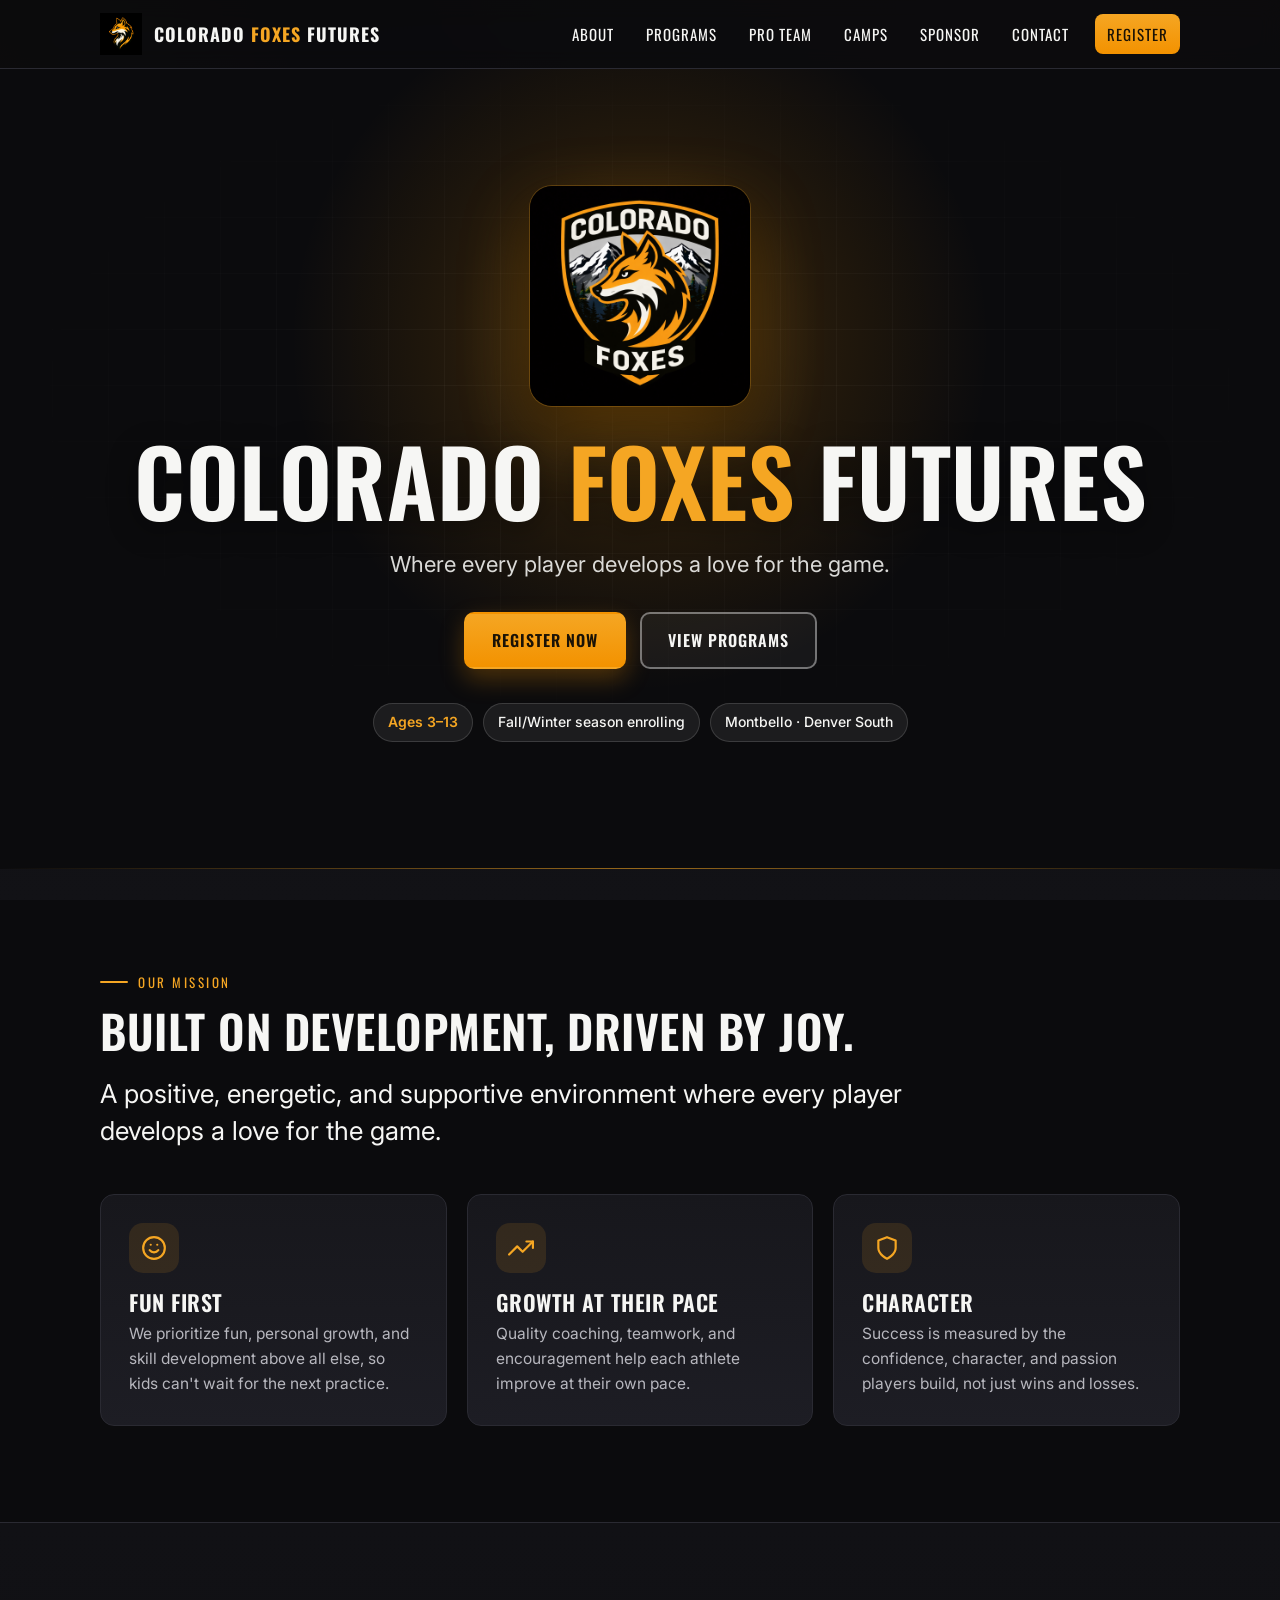
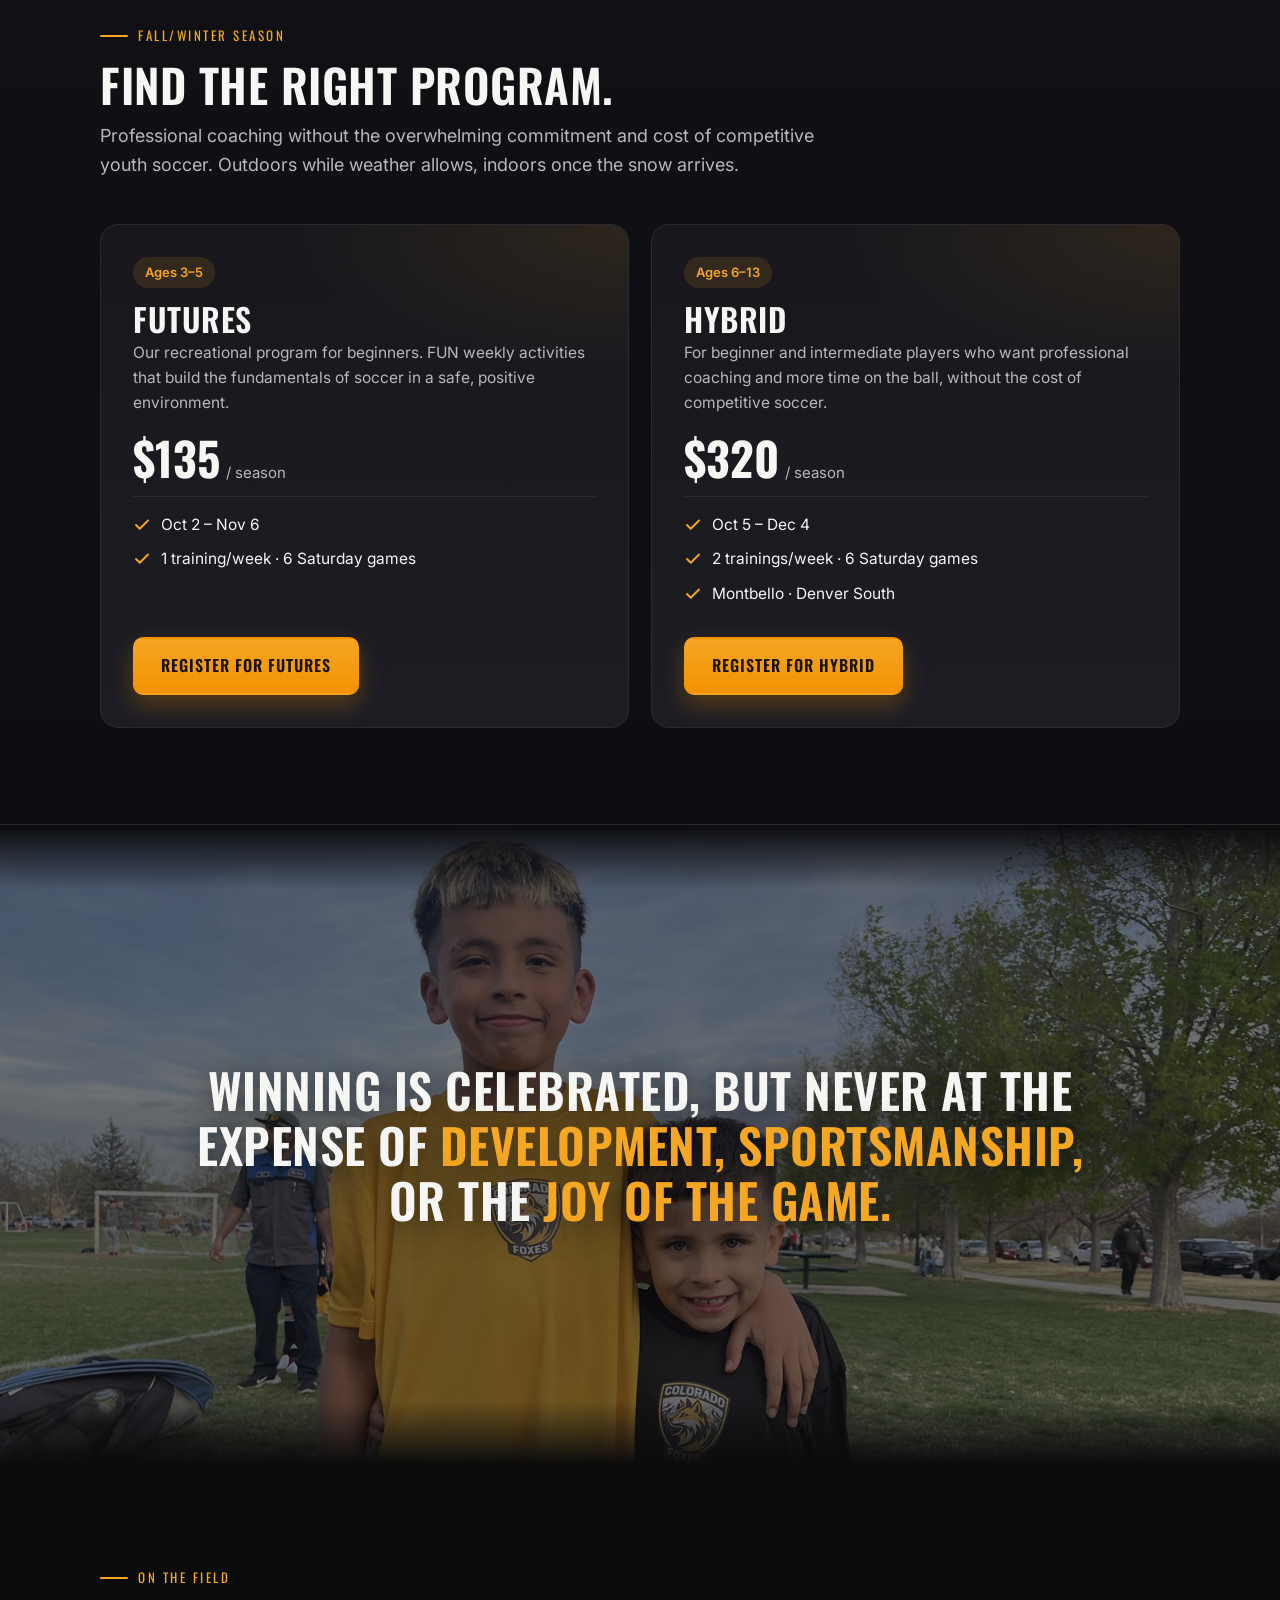
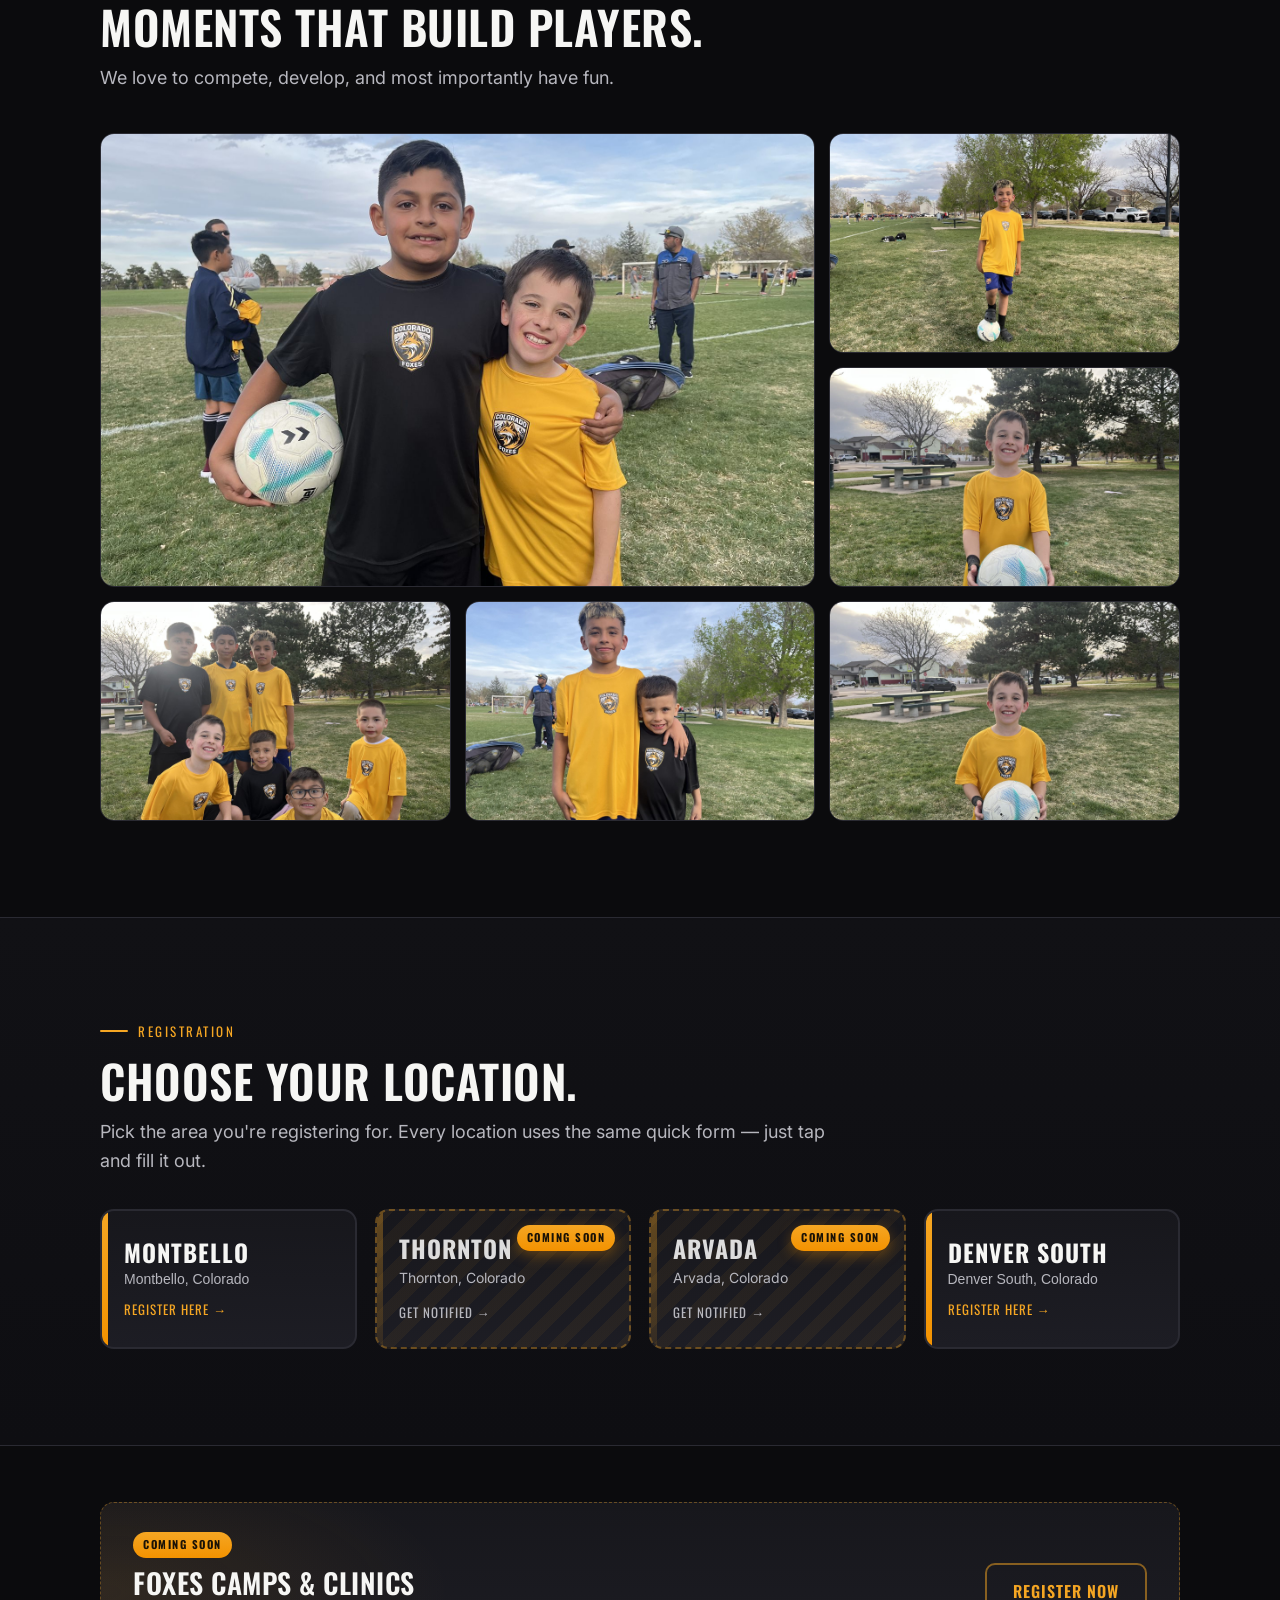
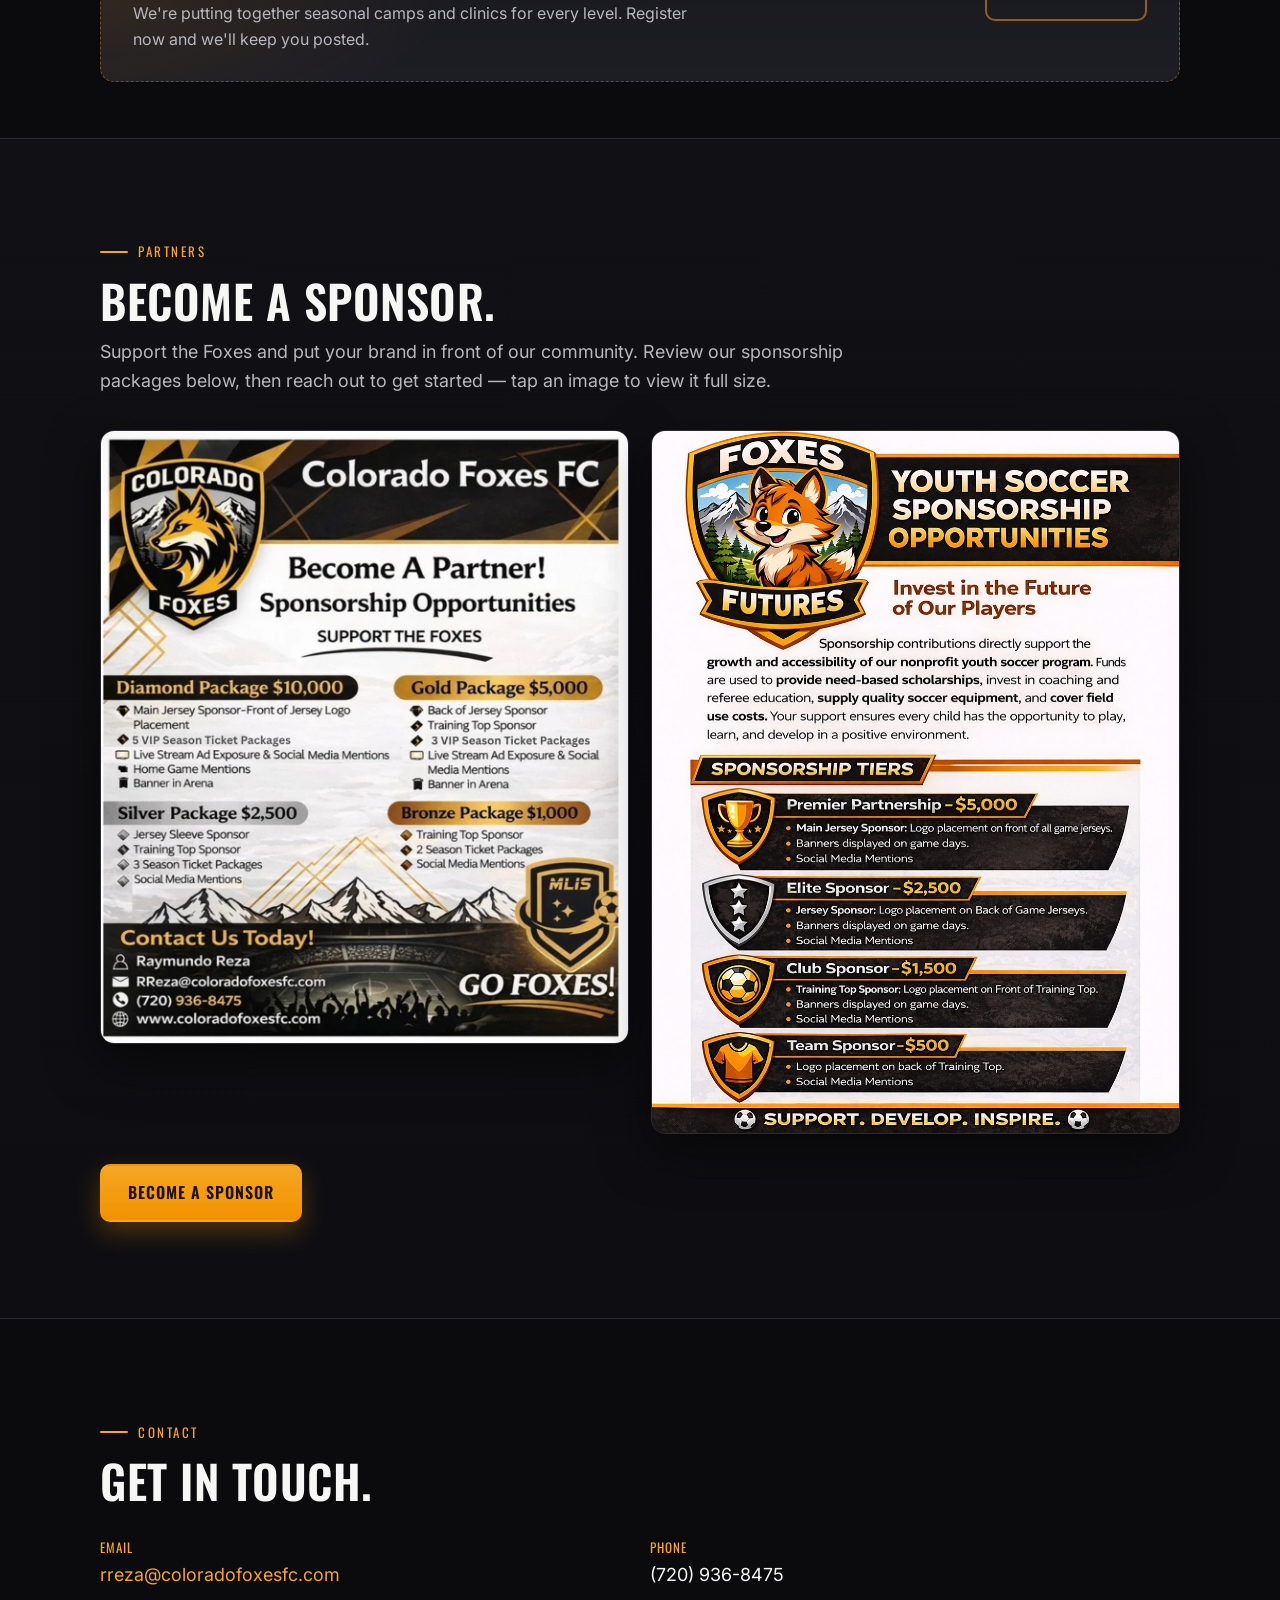
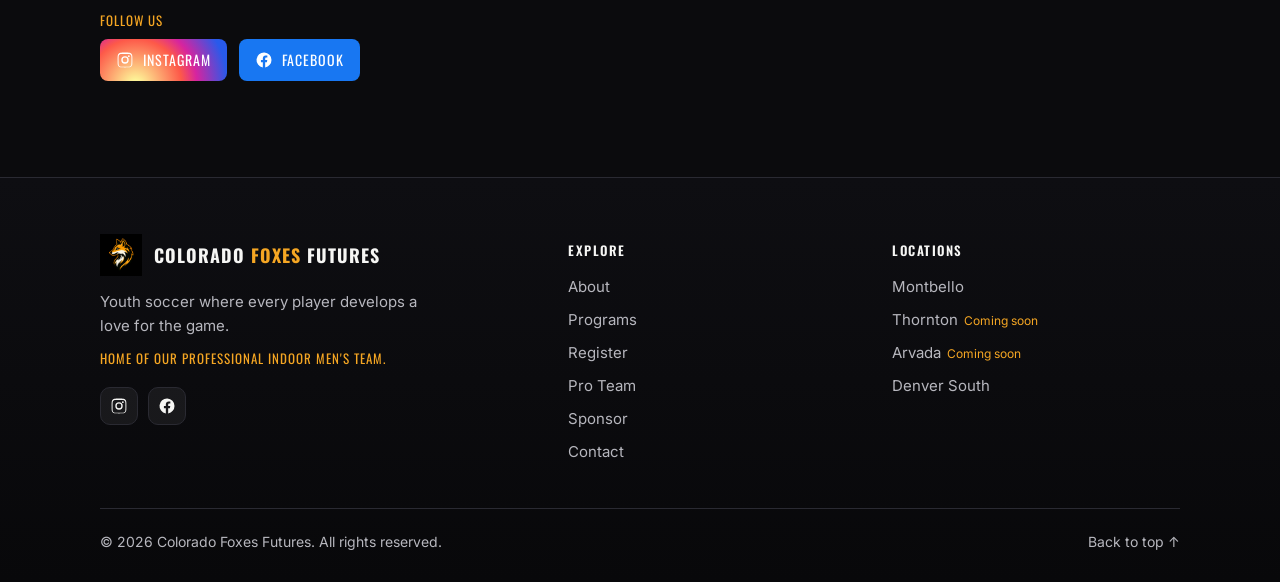
==== commit 8c9dbb62: "Update index.html" ====
--- a/index.html
+++ b/index.html
@@ -192,26 +192,49 @@
        ============================================================ */
     .hero{
       position:relative;text-align:center;overflow:hidden;
-      min-height:min(88vh,780px);display:flex;align-items:center;
-      padding:110px 0 100px;background:var(--black);
-    }
-    .hero-bg{
-      position:absolute;inset:0;
-      background:url("kids-1.jpg") center 30%/cover no-repeat;
-      animation:hero-zoom 18s ease-out both;
+      min-height:min(90vh,800px);display:flex;align-items:center;
+      padding:90px 0 100px;background:var(--black);
+    }
+    /* Black backdrop: soft orange glow behind the crest + faint grid that fades out */
+    .hero-bg{position:absolute;inset:0;pointer-events:none;}
+    .hero-bg::before{
+      content:"";position:absolute;inset:0;
+      background-image:
+        linear-gradient(rgba(255,255,255,.035) 1px, transparent 1px),
+        linear-gradient(90deg, rgba(255,255,255,.035) 1px, transparent 1px);
+      background-size:56px 56px;background-position:center;
+      -webkit-mask-image:radial-gradient(ellipse 70% 60% at 50% 40%, #000 20%, transparent 75%);
+              mask-image:radial-gradient(ellipse 70% 60% at 50% 40%, #000 20%, transparent 75%);
     }
     .hero-bg::after{
-      content:"";position:absolute;inset:0;
-      background:
-        radial-gradient(800px 420px at 50% 20%, rgba(245,166,35,.18), transparent 70%),
-        linear-gradient(180deg, rgba(11,11,13,.62) 0%, rgba(11,11,13,.72) 55%, var(--black) 100%);
-    }
-    @keyframes hero-zoom{from{transform:scale(1.12);}to{transform:scale(1.02);}}
-    @media (prefers-reduced-motion:reduce){.hero-bg{animation:none;}}
+      content:"";position:absolute;left:50%;top:34%;
+      width:min(760px,120vw);aspect-ratio:1;transform:translate(-50%,-50%);
+      background:radial-gradient(circle, rgba(245,166,35,.30) 0%, rgba(243,146,0,.10) 35%, transparent 65%);
+      animation:hero-glow 6s ease-in-out infinite;
+    }
+    @keyframes hero-glow{0%,100%{opacity:.75;}50%{opacity:1;}}
+    /* Thin orange line along the bottom edge of the hero */
+    .hero::after{
+      content:"";position:absolute;left:0;right:0;bottom:0;height:1px;
+      background:linear-gradient(90deg,transparent,rgba(245,166,35,.6),transparent);
+    }
     .hero > .wrap{position:relative;z-index:1;width:100%;}
     .hero .crest{
-      width:92px;height:92px;object-fit:contain;margin:0 auto 22px;
-      filter:drop-shadow(0 10px 24px rgba(0,0,0,.6));
+      width:clamp(150px,22vw,220px);height:auto;object-fit:contain;margin:0 auto 26px;
+      border-radius:22px;
+      box-shadow:0 0 0 1px rgba(245,166,35,.25), 0 24px 70px rgba(243,146,0,.28), 0 20px 50px rgba(0,0,0,.7);
+      animation:crest-in .9s cubic-bezier(.2,.8,.2,1) both, crest-float 7s ease-in-out 1s infinite;
+    }
+    @keyframes crest-in{from{opacity:0;transform:translateY(18px) scale(.92);}to{opacity:1;transform:none;}}
+    @keyframes crest-float{0%,100%{transform:translateY(0);}50%{transform:translateY(-8px);}}
+    .hero h1, .hero .tagline, .hero-cta, .hero-facts{animation:hero-up .8s ease both;}
+    .hero h1{animation-delay:.15s;}
+    .hero .tagline{animation-delay:.25s;}
+    .hero-cta{animation-delay:.35s;}
+    .hero-facts{animation-delay:.45s;}
+    @keyframes hero-up{from{opacity:0;transform:translateY(16px);}to{opacity:1;transform:none;}}
+    @media (prefers-reduced-motion:reduce){
+      .hero-bg::after, .hero .crest, .hero h1, .hero .tagline, .hero-cta, .hero-facts{animation:none;}
     }
     .hero h1{font-size:clamp(42px,8.5vw,92px);text-shadow:0 6px 30px rgba(0,0,0,.45);}
     .hero h1 .accent{color:var(--orange);}
@@ -289,13 +312,15 @@
        PHOTO BAND (full-width photo with a quote)
        ============================================================ */
     .photo-band{
-      position:relative;padding:150px 0;text-align:center;overflow:hidden;
-      background:url("kids-6.jpg") center 28%/cover no-repeat;
+      position:relative;padding:120px 0;text-align:center;overflow:hidden;
+      min-height:640px;display:flex;align-items:center;
+      background:url("kids-6.jpg") center 18%/cover no-repeat;
     }
     .photo-band::before{
       content:"";position:absolute;inset:0;
-      background:linear-gradient(180deg,var(--black) 0%,rgba(11,11,13,.62) 22%,rgba(11,11,13,.62) 78%,var(--black) 100%);
-    }
+      background:linear-gradient(180deg,var(--black) 0%,rgba(11,11,13,.58) 10%,rgba(11,11,13,.58) 90%,var(--black) 100%);
+    }
+    .photo-band .wrap{width:100%;}
     .photo-band .wrap{position:relative;}
     .band-quote{
       font-family:"Oswald",sans-serif;text-transform:uppercase;font-weight:600;
@@ -651,10 +676,10 @@
     @media (max-width:600px){
       section{padding:64px 0;}
       .hero{padding:80px 0 72px;min-height:auto;}
-      .hero .crest{width:76px;height:76px;margin-bottom:18px;}
+      .hero .crest{width:150px;margin-bottom:20px;border-radius:18px;}
       .coming-soon{padding:24px 20px;}
       .prog{padding:24px;}
-      .photo-band{padding:100px 0;}
+      .photo-band{padding:90px 0;min-height:480px;}
       .form-wrap{padding:22px 18px;}
       .modal{padding:26px 20px;}
       .pay-line{flex-wrap:wrap;}
@@ -1023,8 +1048,8 @@
 
     /* ---- PHOTO GALLERY (kids on the field) ----
        To swap a photo, drop a new image in the folder and change "src".
-       The FIRST photo is shown large. (kids-1 is also the hero background,
-       kids-6 the full-width photo band — those are set in the CSS.)
+       The FIRST photo is shown large. (kids-6 is also the full-width
+       photo band behind the quote — that one is set in the CSS.)
        Each: { src, alt }                                            */
     gallery: [
       { src: "kids-4.jpg", alt: "Kids playing soccer with the Colorado Foxes" },
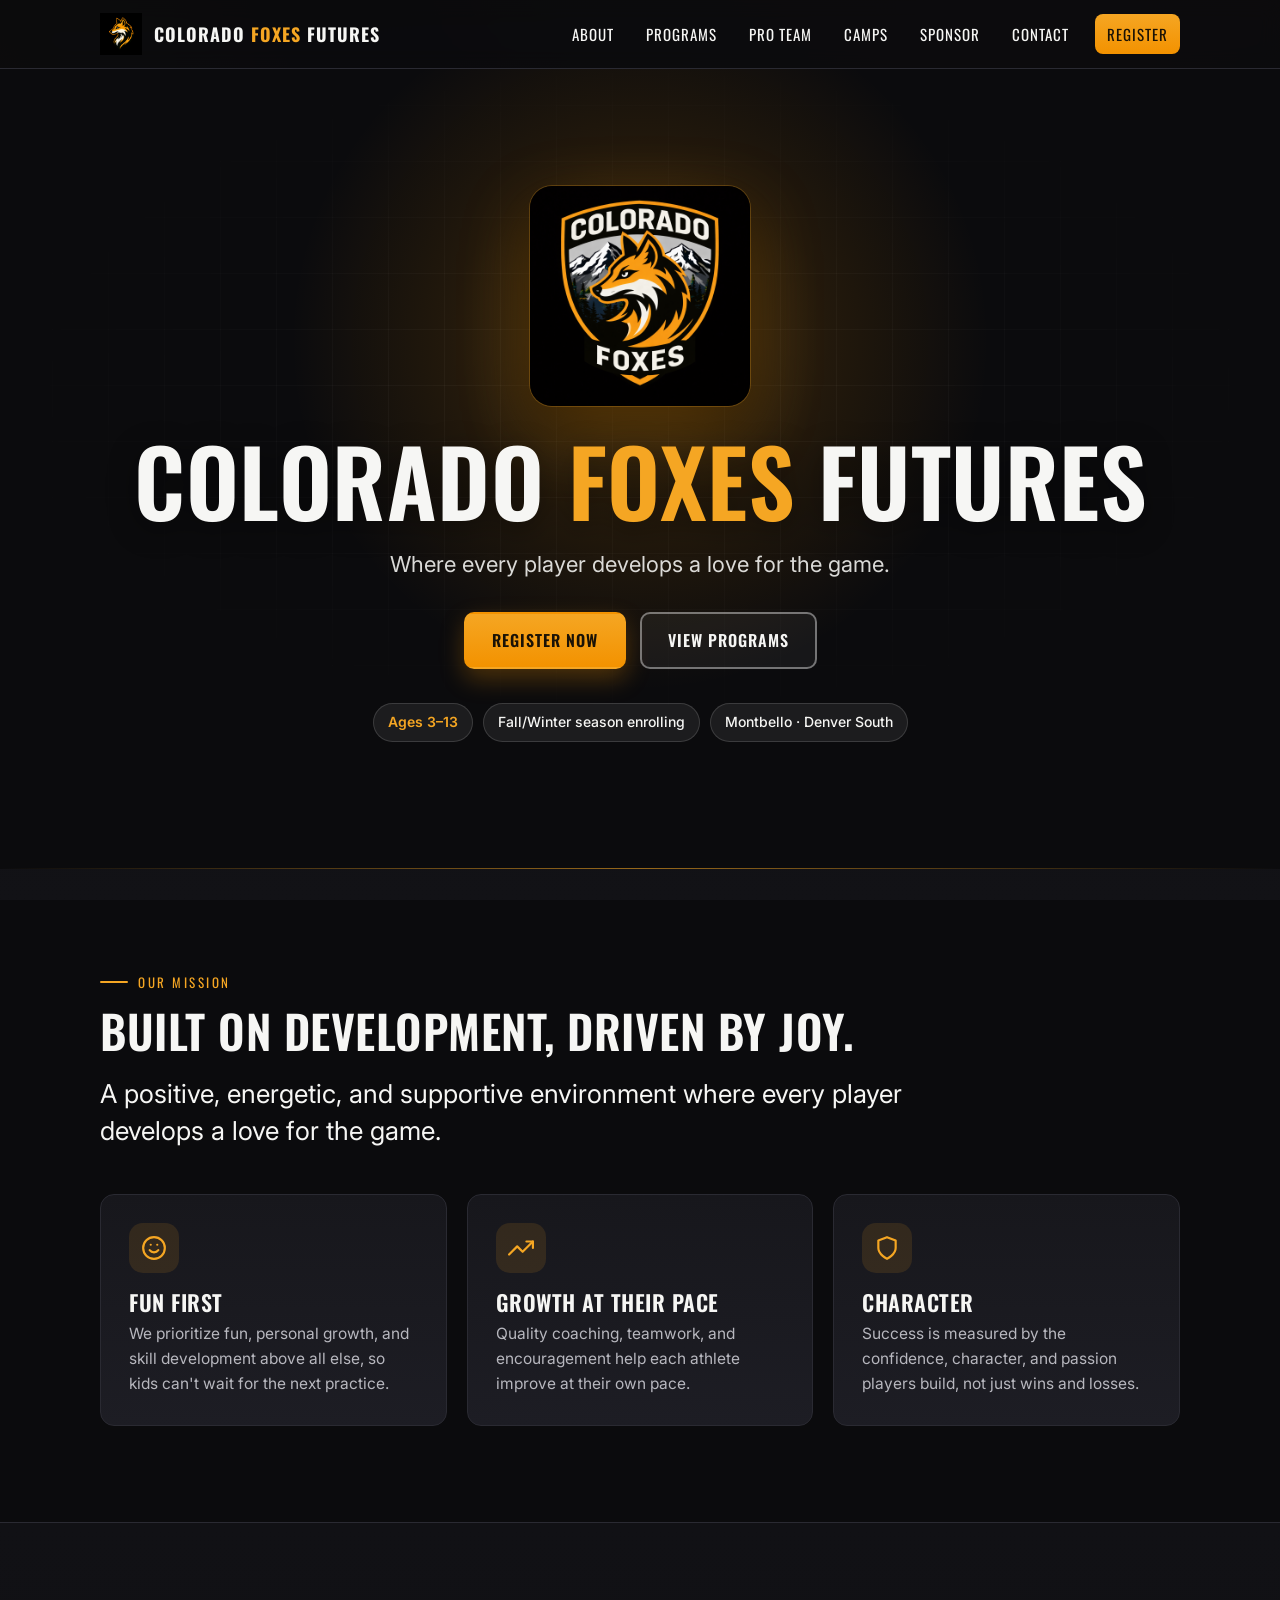
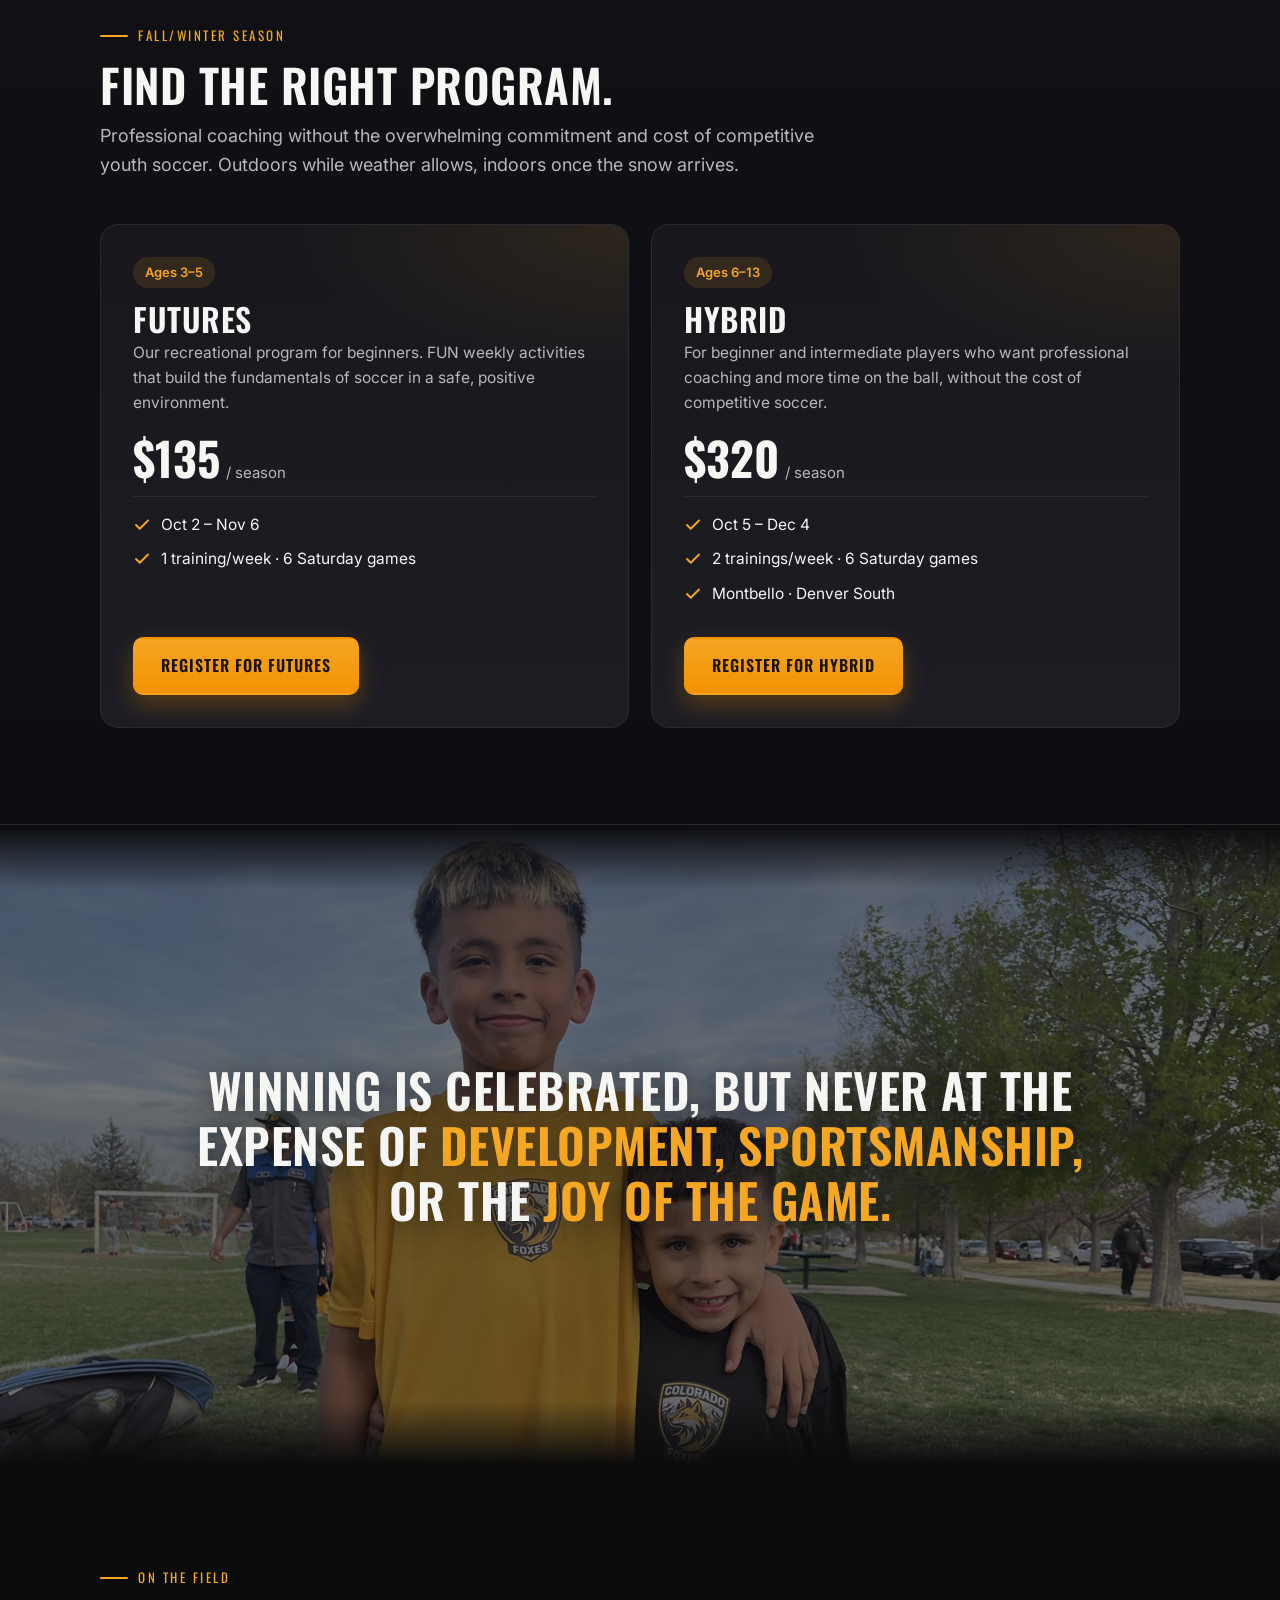
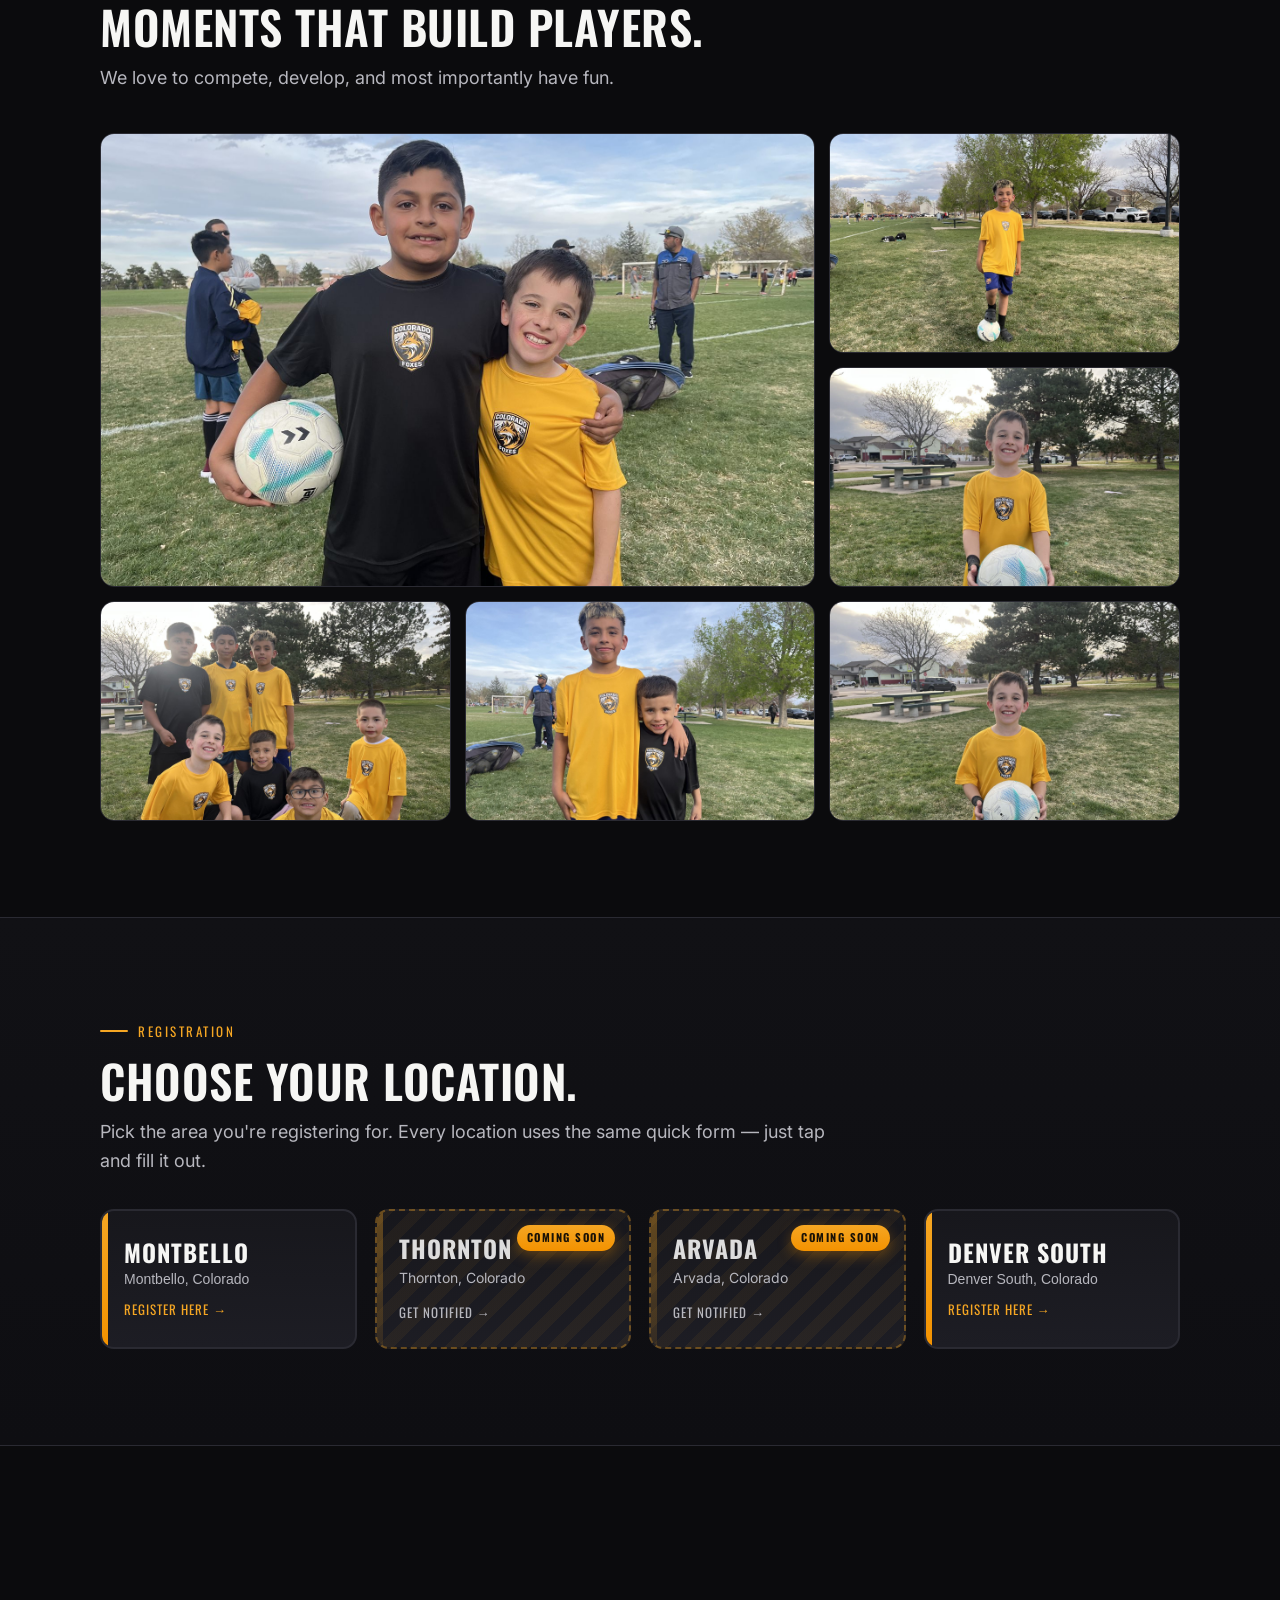
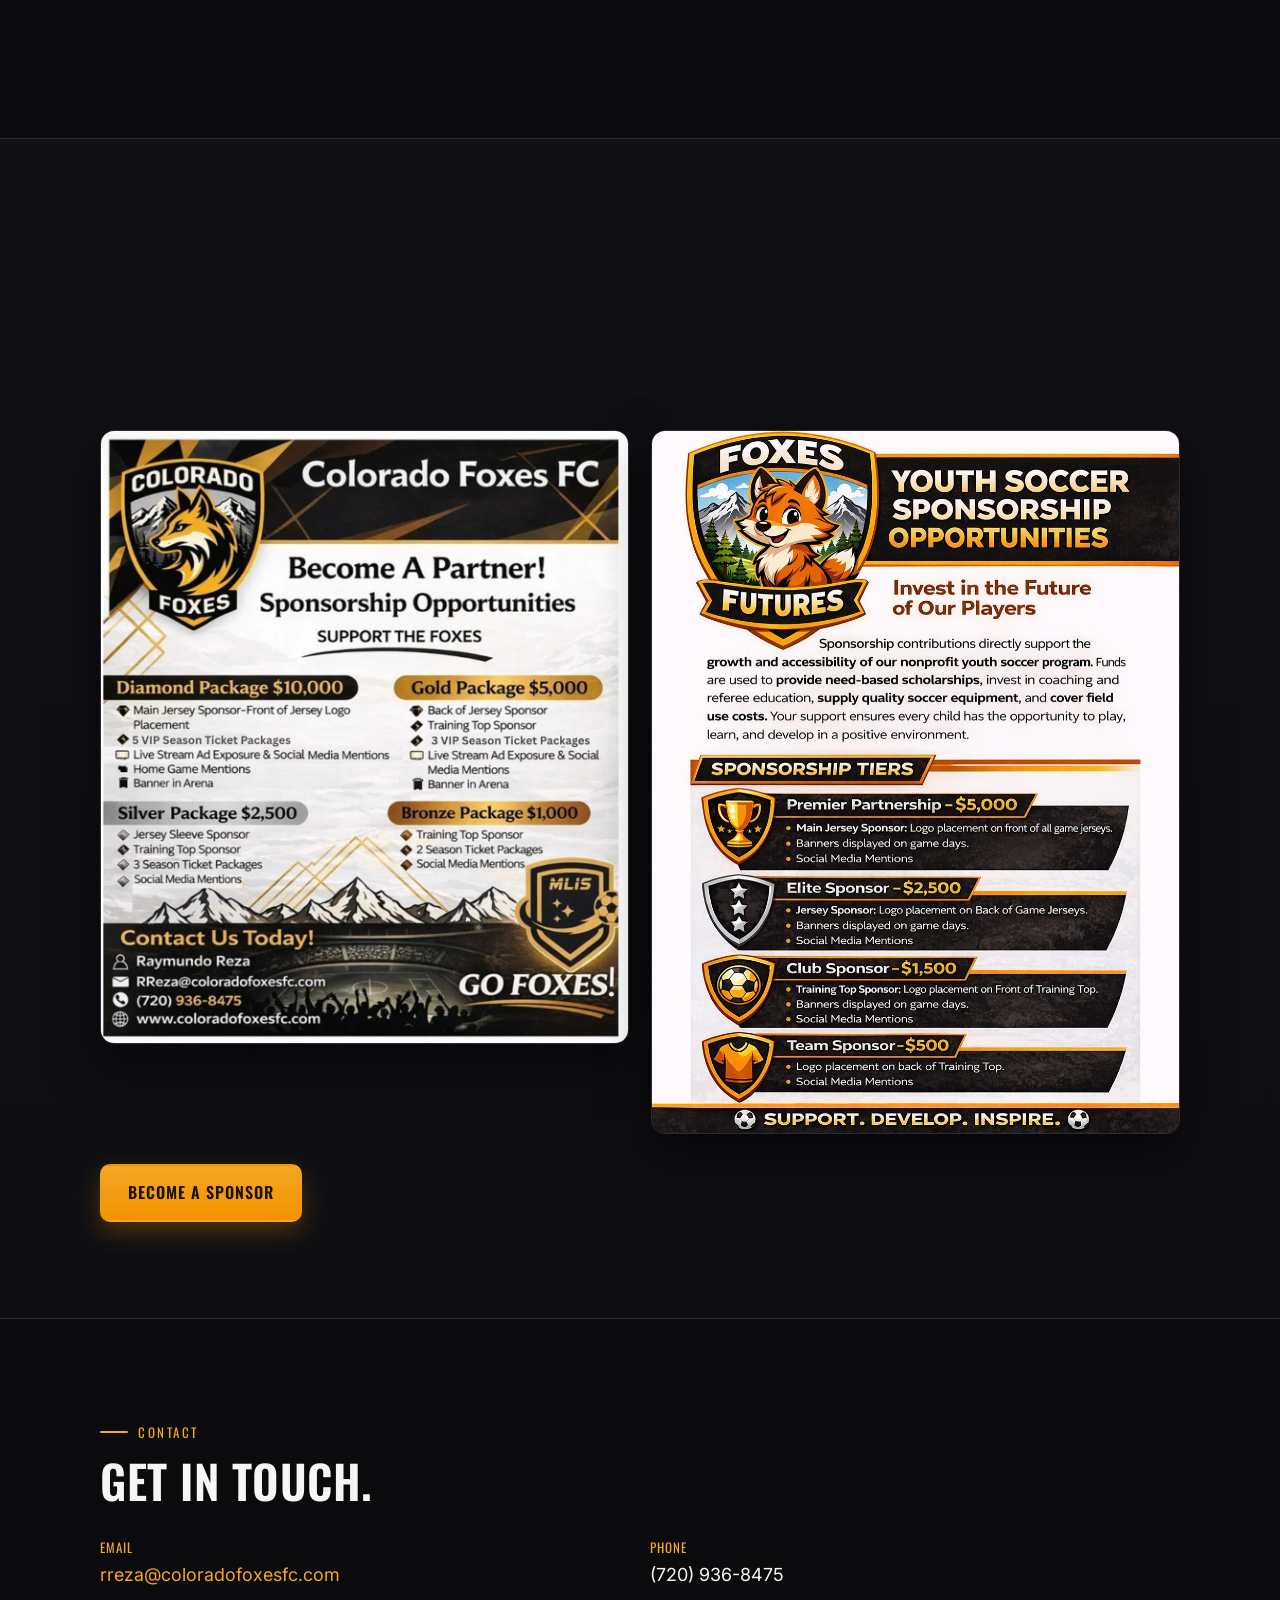
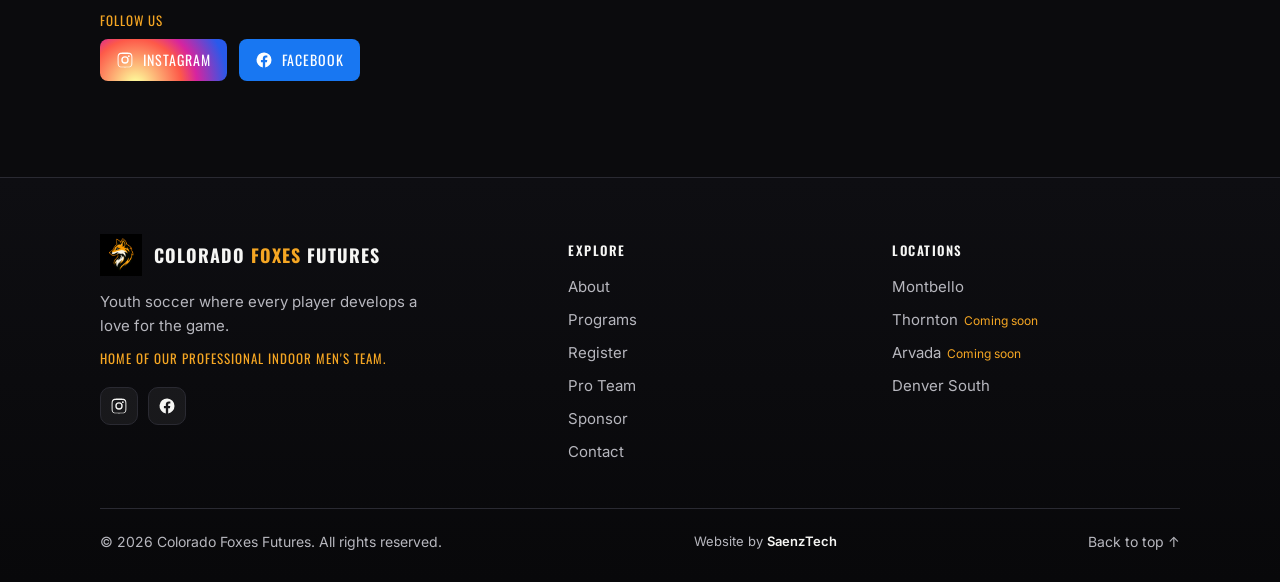
==== commit cb73cde2: "admin" ====
--- a/index.html
+++ b/index.html
@@ -105,6 +105,116 @@
     section{padding:96px 0;}
     section h2{font-size:clamp(28px,5vw,46px);}
     .lead{color:var(--muted);font-size:18px;max-width:760px;margin:14px 0 0;}
+    /* ============================================================
+       PRO TRYOUTS FEATURE (just under the hero)
+       ============================================================ */
+    #tryout-banner{
+      position:relative;overflow:hidden;padding:110px 0;
+      background:
+        radial-gradient(700px 420px at 85% 45%, rgba(245,166,35,.20), transparent 65%),
+        radial-gradient(600px 400px at 0% 100%, rgba(243,146,0,.10), transparent 65%),
+        linear-gradient(180deg,#0e0e12,#09090b);
+      border-bottom:1px solid var(--line);
+    }
+    /* Diagonal orange stripes in the corner */
+    #tryout-banner::before{
+      content:"";position:absolute;right:-120px;top:-120px;width:520px;height:520px;pointer-events:none;
+      background:repeating-linear-gradient(135deg, rgba(245,166,35,.10) 0 14px, transparent 14px 34px);
+      -webkit-mask-image:radial-gradient(circle at 70% 30%, #000 0%, transparent 65%);
+              mask-image:radial-gradient(circle at 70% 30%, #000 0%, transparent 65%);
+    }
+    /* Giant outlined watermark word */
+    .tb-watermark{
+      position:absolute;left:50%;bottom:-0.18em;transform:translateX(-50%);pointer-events:none;
+      font-family:"Oswald",sans-serif;font-weight:700;text-transform:uppercase;line-height:1;
+      font-size:clamp(120px,22vw,320px);letter-spacing:4px;white-space:nowrap;
+      color:transparent;-webkit-text-stroke:1px rgba(245,166,35,.12);
+    }
+    .tb-grid{position:relative;display:grid;grid-template-columns:1.25fr 1fr;gap:56px;align-items:center;}
+    @media (max-width:960px){.tb-grid{grid-template-columns:1fr;gap:44px;}}
+
+    .tb-live{
+      display:inline-flex;align-items:center;gap:10px;font-size:13px;font-weight:600;color:var(--orange);
+      padding:7px 14px;border-radius:999px;background:rgba(245,166,35,.10);border:1px solid rgba(245,166,35,.35);
+      margin-bottom:22px;
+    }
+    .tb-live i{width:8px;height:8px;border-radius:50%;background:var(--orange);animation:tb-pulse 1.8s infinite;}
+    @keyframes tb-pulse{0%{box-shadow:0 0 0 0 rgba(245,166,35,.6);}70%{box-shadow:0 0 0 10px rgba(245,166,35,0);}100%{box-shadow:0 0 0 0 rgba(245,166,35,0);}}
+    .tb-title{font-size:clamp(54px,8.5vw,108px);line-height:.92;letter-spacing:1px;}
+    .tb-title span{
+      display:block;
+      background:linear-gradient(180deg,#ffd27a,var(--orange) 45%,var(--orange-deep));
+      -webkit-background-clip:text;background-clip:text;color:transparent;
+    }
+    .tb-lead{color:rgba(246,246,244,.82);font-size:clamp(17px,2vw,20px);max-width:560px;margin:22px 0 0;}
+
+    .tb-meta{display:flex;flex-wrap:wrap;gap:10px;margin:26px 0 0;padding:0;list-style:none;}
+    .tb-meta li{
+      display:flex;align-items:center;gap:8px;font-size:15px;color:var(--white);
+      padding:9px 14px;border-radius:12px;background:rgba(255,255,255,.05);border:1px solid rgba(255,255,255,.12);
+    }
+    .tb-meta svg{width:17px;height:17px;fill:none;stroke:var(--orange);stroke-width:2;stroke-linecap:round;stroke-linejoin:round;}
+    .tb-meta b{font-weight:600;}
+
+    .tb-count{display:grid;grid-template-columns:repeat(4,minmax(0,92px));gap:10px;margin-top:30px;}
+    .tb-count div{text-align:center;padding:14px 6px 10px;border-radius:14px;background:#0c0c0f;border:1px solid var(--line);
+      box-shadow:inset 0 1px 0 rgba(255,255,255,.04);}
+    .tb-count b{display:block;font-family:"Oswald",sans-serif;font-size:38px;line-height:1;font-variant-numeric:tabular-nums;}
+    .tb-count span{display:block;margin-top:6px;font-size:11px;letter-spacing:1.5px;text-transform:uppercase;color:var(--muted);}
+
+    .tb-cta{display:flex;flex-wrap:wrap;gap:14px;margin-top:32px;}
+    .tb-cta .btn-primary{font-size:18px;padding:17px 32px;}
+    .tb-cta .btn-ghost{color:var(--white);border-color:rgba(255,255,255,.3);}
+    .tb-cta .btn-ghost:hover{background:rgba(255,255,255,.06);}
+    .tb-note{display:flex;align-items:center;gap:8px;margin-top:16px;font-size:14px;color:var(--muted);}
+    .tb-note svg{width:16px;height:16px;flex:0 0 auto;fill:none;stroke:var(--orange);stroke-width:2;stroke-linecap:round;stroke-linejoin:round;}
+
+    /* Ticket card */
+    .ticket{
+      position:relative;max-width:400px;margin-left:auto;border-radius:22px;overflow:hidden;
+      background:
+        radial-gradient(360px 240px at 50% 0%, rgba(245,166,35,.22), transparent 70%),
+        linear-gradient(180deg,#1b1b21,#121216);
+      border:1px solid rgba(245,166,35,.4);
+      box-shadow:0 40px 90px rgba(0,0,0,.65), 0 0 60px rgba(243,146,0,.15);
+      transform:rotate(3deg);transition:transform .4s cubic-bezier(.2,.8,.2,1);
+    }
+    .js .ticket.reveal.in{transform:rotate(3deg);}
+    .ticket:hover, .js .ticket.reveal.in:hover{transform:rotate(0deg) translateY(-6px);}
+    @media (max-width:960px){.ticket, .js .ticket.reveal.in{margin:0 auto;transform:none;}}
+    .ticket-top{padding:30px 28px 24px;text-align:center;}
+    .ticket-top .crest{width:120px;height:120px;object-fit:contain;margin:0 auto 14px;border-radius:18px;
+      box-shadow:0 0 0 1px rgba(245,166,35,.3), 0 14px 40px rgba(0,0,0,.6);}
+    .ticket-kicker{font-family:"Oswald",sans-serif;text-transform:uppercase;letter-spacing:3px;font-size:13px;color:var(--orange);}
+    .ticket-date{font-family:"Oswald",sans-serif;font-weight:700;text-transform:uppercase;line-height:1;
+      font-size:76px;margin:8px 0 4px;letter-spacing:1px;}
+    .ticket-when{color:var(--white);font-weight:600;font-size:16px;}
+    .ticket-where{color:var(--muted);font-size:15px;margin-top:2px;}
+    /* Perforated tear line with side notches */
+    .ticket-tear{position:relative;height:0;border-top:2px dashed rgba(255,255,255,.16);margin:0 22px;}
+    .ticket-tear::before,.ticket-tear::after{
+      content:"";position:absolute;top:-15px;width:28px;height:28px;border-radius:50%;background:#0b0b0d;
+      border:1px solid rgba(245,166,35,.4);
+    }
+    .ticket-tear::before{left:-38px;}
+    .ticket-tear::after{right:-38px;}
+    .ticket-bottom{display:flex;align-items:center;justify-content:space-between;gap:12px;padding:20px 28px 24px;}
+    .ticket-league{display:flex;align-items:center;gap:10px;font-size:13px;color:var(--muted);line-height:1.3;}
+    .ticket-league img{width:44px;height:44px;object-fit:contain;}
+    .ticket-league b{display:block;color:var(--white);font-size:14px;}
+    .ticket-price{text-align:right;}
+    .ticket-price b{display:block;font-family:"Oswald",sans-serif;font-weight:700;font-size:40px;line-height:1;color:var(--orange);}
+    .ticket-price span{font-size:12px;color:var(--muted);}
+
+    @media (max-width:600px){
+      #tryout-banner{padding:72px 0;}
+      .tb-count{grid-template-columns:repeat(4,1fr);}
+      .tb-count b{font-size:30px;}
+      .tb-cta .btn{flex:1 1 100%;}
+      .ticket-date{font-size:60px;}
+    }
+    @media (prefers-reduced-motion:reduce){.tb-live i{animation:none;}.ticket{transition:none;}}
+
     /* Alternate section shade to break up the page rhythm */
     .section-alt{
       background:linear-gradient(180deg,#111115,#0e0e12);
@@ -437,6 +547,12 @@
     .row{display:grid;grid-template-columns:1fr 1fr;gap:18px;}
     @media (max-width:560px){.row{grid-template-columns:1fr;}}
     .form-note{color:var(--muted);font-size:14px;margin-top:8px;}
+    .form-error{
+      margin:0 0 14px;padding:12px 14px;border-radius:10px;font-size:14.5px;color:#ffd9d9;
+      background:rgba(220,60,60,.12);border:1px solid rgba(220,60,60,.45);
+    }
+    .hp-field{position:absolute;left:-9999px;width:1px;height:1px;overflow:hidden;}
+    button[disabled]{opacity:.6;cursor:wait;}
 
     /* Liability waiver */
     .waiver-box{
@@ -654,6 +770,10 @@
     footer .copy{color:var(--muted);font-size:14px;}
     footer .to-top{color:var(--muted);font-size:14px;}
     footer .to-top:hover{color:var(--orange);text-decoration:none;}
+    /* "Website by" credit */
+    .site-credit{color:var(--muted);font-size:13px;}
+    .site-credit a{color:var(--white);font-weight:600;}
+    .site-credit a:hover{color:var(--orange);text-decoration:none;}
 
     /* Sticky "Register" bar on phones */
     .mobile-cta{
@@ -736,7 +856,56 @@
     </div>
   </section>
 
+  <!-- ============================== PRO TRYOUTS FEATURE ============================== -->
+  <!-- Filled from CONTENT.tryout; hides itself once the tryout has ended. -->
+  <section id="tryout-banner" aria-label="Pro team tryouts">
+    <div class="tb-watermark" aria-hidden="true">Tryouts</div>
+    <div class="wrap">
+      <div class="tb-grid">
+        <div class="reveal">
+          <span class="tb-live"><i></i>Registration open · MLIS Men's Pro Indoor</span>
+          <h2 class="tb-title">Pro Team <span>Tryouts</span></h2>
+          <p class="tb-lead">Think you can play at the professional level? The Colorado Foxes are building their Major League Indoor Soccer roster. Come show us what you've got.</p>
+          <ul class="tb-meta">
+            <li><svg viewBox="0 0 24 24" aria-hidden="true"><rect x="3" y="4" width="18" height="18" rx="2"/><line x1="3" y1="10" x2="21" y2="10"/></svg><b id="tb-date"></b></li>
+            <li><svg viewBox="0 0 24 24" aria-hidden="true"><circle cx="12" cy="12" r="10"/><polyline points="12 6 12 12 16 14"/></svg><span id="tb-time"></span></li>
+            <li><svg viewBox="0 0 24 24" aria-hidden="true"><path d="M21 10c0 7-9 13-9 13s-9-6-9-13a9 9 0 0 1 18 0z"/><circle cx="12" cy="10" r="3"/></svg><span id="tb-venue"></span></li>
+            <li><svg viewBox="0 0 24 24" aria-hidden="true"><line x1="12" y1="1" x2="12" y2="23"/><path d="M17 5H9.5a3.5 3.5 0 0 0 0 7h5a3.5 3.5 0 0 1 0 7H6"/></svg><b id="tb-price"></b></li>
+          </ul>
+          <div class="tb-count" aria-label="Time until tryouts">
+            <div><b id="tb-d">0</b><span>Days</span></div>
+            <div><b id="tb-h">00</b><span>Hrs</span></div>
+            <div><b id="tb-m">00</b><span>Min</span></div>
+            <div><b id="tb-s">00</b><span>Sec</span></div>
+          </div>
+          <div class="tb-cta">
+            <a class="btn btn-primary" id="tb-link" href="pro.html#tryouts">Register for Tryouts</a>
+            <a class="btn btn-ghost" href="pro.html">Meet the Pro Team</a>
+          </div>
+          <p class="tb-note"><svg viewBox="0 0 24 24" aria-hidden="true"><circle cx="12" cy="12" r="10"/><line x1="12" y1="8" x2="12" y2="12"/><line x1="12" y1="16" x2="12.01" y2="16"/></svg><span id="tb-note"></span></p>
+        </div>
+
+        <!-- Ticket-style event card -->
+        <a class="ticket reveal" id="tb-ticket" href="pro.html#tryouts" aria-label="Pro team tryout details and registration" style="color:inherit;text-decoration:none;">
+          <div class="ticket-top">
+            <img class="crest" src="logo2.png" alt="">
+            <div class="ticket-kicker">Open Tryout</div>
+            <div class="ticket-date" id="tb-bigdate"></div>
+            <div class="ticket-when" id="tb-when"></div>
+            <div class="ticket-where" id="tb-where"></div>
+          </div>
+          <div class="ticket-tear" aria-hidden="true"></div>
+          <div class="ticket-bottom">
+            <div class="ticket-league"><img src="mlis/mlis-league.png" alt=""><div><b>Colorado Foxes</b>Men's Pro Indoor · MLIS</div></div>
+            <div class="ticket-price"><b id="tb-ticket-price"></b><span>Registration</span></div>
+          </div>
+        </a>
+      </div>
+    </div>
+  </section>
+
   <!-- ============================== ABOUT / MISSION ============================== -->
+
   <section id="about">
     <div class="wrap">
       <div class="reveal">
@@ -812,18 +981,17 @@
         <p class="lead" style="font-size:16px;margin-bottom:6px;">Fields marked <span style="color:var(--orange)">*</span> are required.</p>
 
         <!-- ====================================================================
-             FORMSPREE FORM — submissions are emailed to the Formspree account
-             for form mwvjlpgp. All 4 location buttons submit to this ONE form;
+             REGISTRATION FORM — saved to Supabase (see supabase-config.js),
+             viewable on /admin. Every location button uses this ONE form;
              the chosen location is sent in the hidden "location" field below.
              ==================================================================== -->
-        <form id="registerForm"
-              action="https://formspree.io/f/mwvjlpgp"
-              method="POST">
-
-          <!-- Email subject line for the notification Formspree sends -->
-          <input type="hidden" name="_subject" value="New Colorado Foxes registration">
+        <form id="registerForm" novalidate>
+
           <!-- Auto-filled from the location button the user clicked -->
           <input type="hidden" name="location" id="locationField" value="">
+          <input type="hidden" name="season" id="seasonField" value="">
+          <!-- Spam trap: hidden from people, bots fill it in -->
+          <div class="hp-field" aria-hidden="true"><label>Website <input type="text" name="website" tabindex="-1" autocomplete="off"></label></div>
 
           <div class="field">
             <label>Choose a program <span class="req">*</span></label>
@@ -897,7 +1065,8 @@
             </div>
           </div>
 
-          <button type="submit" class="btn btn-primary">Submit Registration</button>
+          <p class="form-error" id="registerError" role="alert" hidden></p>
+          <button type="submit" class="btn btn-primary" id="registerSubmit">Submit Registration</button>
           <p class="form-note">After you submit, you'll choose how to pay to finish registering.</p>
         </form>
       </div>
@@ -1023,6 +1192,7 @@
       </div>
       <div class="footer-bottom">
         <div class="copy" id="footer-copy">© <span id="year"></span> Colorado Foxes Futures. All rights reserved.</div>
+        <div class="site-credit">Website by <a href="https://saenz-tech.com" target="_blank" rel="noopener">SaenzTech</a></div>
         <a class="to-top" href="#top">Back to top ↑</a>
       </div>
     </div>
@@ -1034,6 +1204,8 @@
     <a href="#register" class="btn btn-primary">Register</a>
   </div>
 
+  <!-- Supabase connection + submit helper (shared with pro.html and /admin) -->
+  <script src="supabase-config.js"></script>
   <script>
   /* ================================================================
      ===== EDIT YOUR CONTENT HERE =====
@@ -1045,6 +1217,23 @@
 
     // Short tagline shown under the club name in the hero
     tagline: "Where every player develops a love for the game.",
+
+    // Season name saved with each youth registration (shows in /admin)
+    season: "Fall/Winter 2026",
+
+    /* ---- PRO TEAM TRYOUTS BANNER (under the hero) ----
+       start / end use Denver time (-06:00 = Mountain Daylight Time).
+       The banner hides itself automatically once "end" has passed.
+       The full form + payment link live on pro.html (TRYOUT block). */
+    tryout: {
+      start:    "2026-10-24T14:00:00-06:00",
+      end:      "2026-10-24T16:00:00-06:00",
+      dateText: "Sat, Oct 24",
+      timeText: "2:00 – 4:00 PM",
+      venue:    "Apex Field House",
+      price:    "$40",
+      link:     "pro.html#tryouts"
+    },
 
     /* ---- PHOTO GALLERY (kids on the field) ----
        To swap a photo, drop a new image in the folder and change "src".
@@ -1062,7 +1251,7 @@
 
     /* ---- REGISTRATION LOCATIONS ----
        The 4 big buttons in the Register section. Each opens the SAME form;
-       the chosen location is sent to Formspree in the hidden "location" field.
+       the chosen location is saved in the hidden "location" field.
        Each: { name, city, comingSoon? }
        comingSoon: true shows a "Coming Soon" card instead of opening the form. */
     locations: [
@@ -1254,6 +1443,45 @@
   });
 
 
+  /* ---- Pro tryouts banner: fill details, run countdown, hide after the event ---- */
+  (function(){
+    const T = CONTENT.tryout;
+    const section = document.getElementById("tryout-banner");
+    const start = new Date(T.start), end = new Date(T.end);
+    if (Date.now() > end) { section.remove(); return; }
+
+    const $ = (id) => document.getElementById(id);
+    const tz = { timeZone: "America/Denver" };
+    $("tb-bigdate").textContent =
+      start.toLocaleString("en-US", { ...tz, month: "short" }) + " " +
+      start.toLocaleString("en-US", { ...tz, day: "numeric" });
+    $("tb-when").textContent  = start.toLocaleString("en-US", { ...tz, weekday: "long" }) + " · " + T.timeText;
+    $("tb-where").textContent = T.venue;
+    $("tb-ticket-price").textContent = T.price;
+    $("tb-date").textContent  = T.dateText;
+    $("tb-time").textContent  = T.timeText;
+    $("tb-venue").textContent = T.venue;
+    $("tb-price").textContent = T.price + " registration";
+    $("tb-link").href = T.link;
+    $("tb-ticket").href = T.link;
+    $("tb-note").textContent = "You're officially registered once the " + T.price + " fee is paid.";
+
+    function tick(){
+      let ms = Math.max(0, start - Date.now());
+      const d = Math.floor(ms / 864e5); ms -= d * 864e5;
+      const h = Math.floor(ms / 36e5);  ms -= h * 36e5;
+      const m = Math.floor(ms / 6e4);   ms -= m * 6e4;
+      const s = Math.floor(ms / 1e3);
+      $("tb-d").textContent = d;
+      $("tb-h").textContent = String(h).padStart(2, "0");
+      $("tb-m").textContent = String(m).padStart(2, "0");
+      $("tb-s").textContent = String(s).padStart(2, "0");
+    }
+    tick();
+    setInterval(tick, 1000);
+  })();
+
+
   /* ---- "Register for X" on a program card → pre-select that program ---- */
   document.getElementById("programs-grid").addEventListener("click", (e) => {
     const btn = e.target.closest("[data-prog-index]");
@@ -1391,19 +1619,29 @@
     payModal.addEventListener("click", (e) => { if (e.target === payModal) closePayModal(); });
     document.addEventListener("keydown", (e) => { if (e.key === "Escape") closePayModal(); });
 
+    // Save to Supabase; only move on to payment once it's actually saved
+    const submitBtn = document.getElementById("registerSubmit");
+    const errorBox = document.getElementById("registerError");
     form.addEventListener("submit", async (e) => {
       e.preventDefault();
+      errorBox.hidden = true;
       if (!form.checkValidity()) { form.reportValidity(); return; }
 
-      // Send to Formspree only once a real form ID is configured.
-      if (!form.action.includes("REPLACE_WITH_FORM_ID")) {
-        try {
-          await fetch(form.action, {
-            method: "POST",
-            body: new FormData(form),
-            headers: { "Accept": "application/json" }
-          });
-        } catch (err) { /* network issue — still guide them to pay */ }
+      document.getElementById("seasonField").value = CONTENT.season;
+      submitBtn.disabled = true;
+      submitBtn.textContent = "Sending…";
+      try {
+        const data = window.foxesFormData(form);
+        const prog = selectedProgram();
+        if (prog) { data.program_detail = data.program; data.program = prog.name; }
+        await window.foxesSubmit("youth", data);
+      } catch (err) {
+        errorBox.textContent = err.message;
+        errorBox.hidden = false;
+        return;
+      } finally {
+        submitBtn.disabled = false;
+        submitBtn.textContent = "Submit Registration";
       }
 
       openPayModal();        // reads the selected program for the pay link first
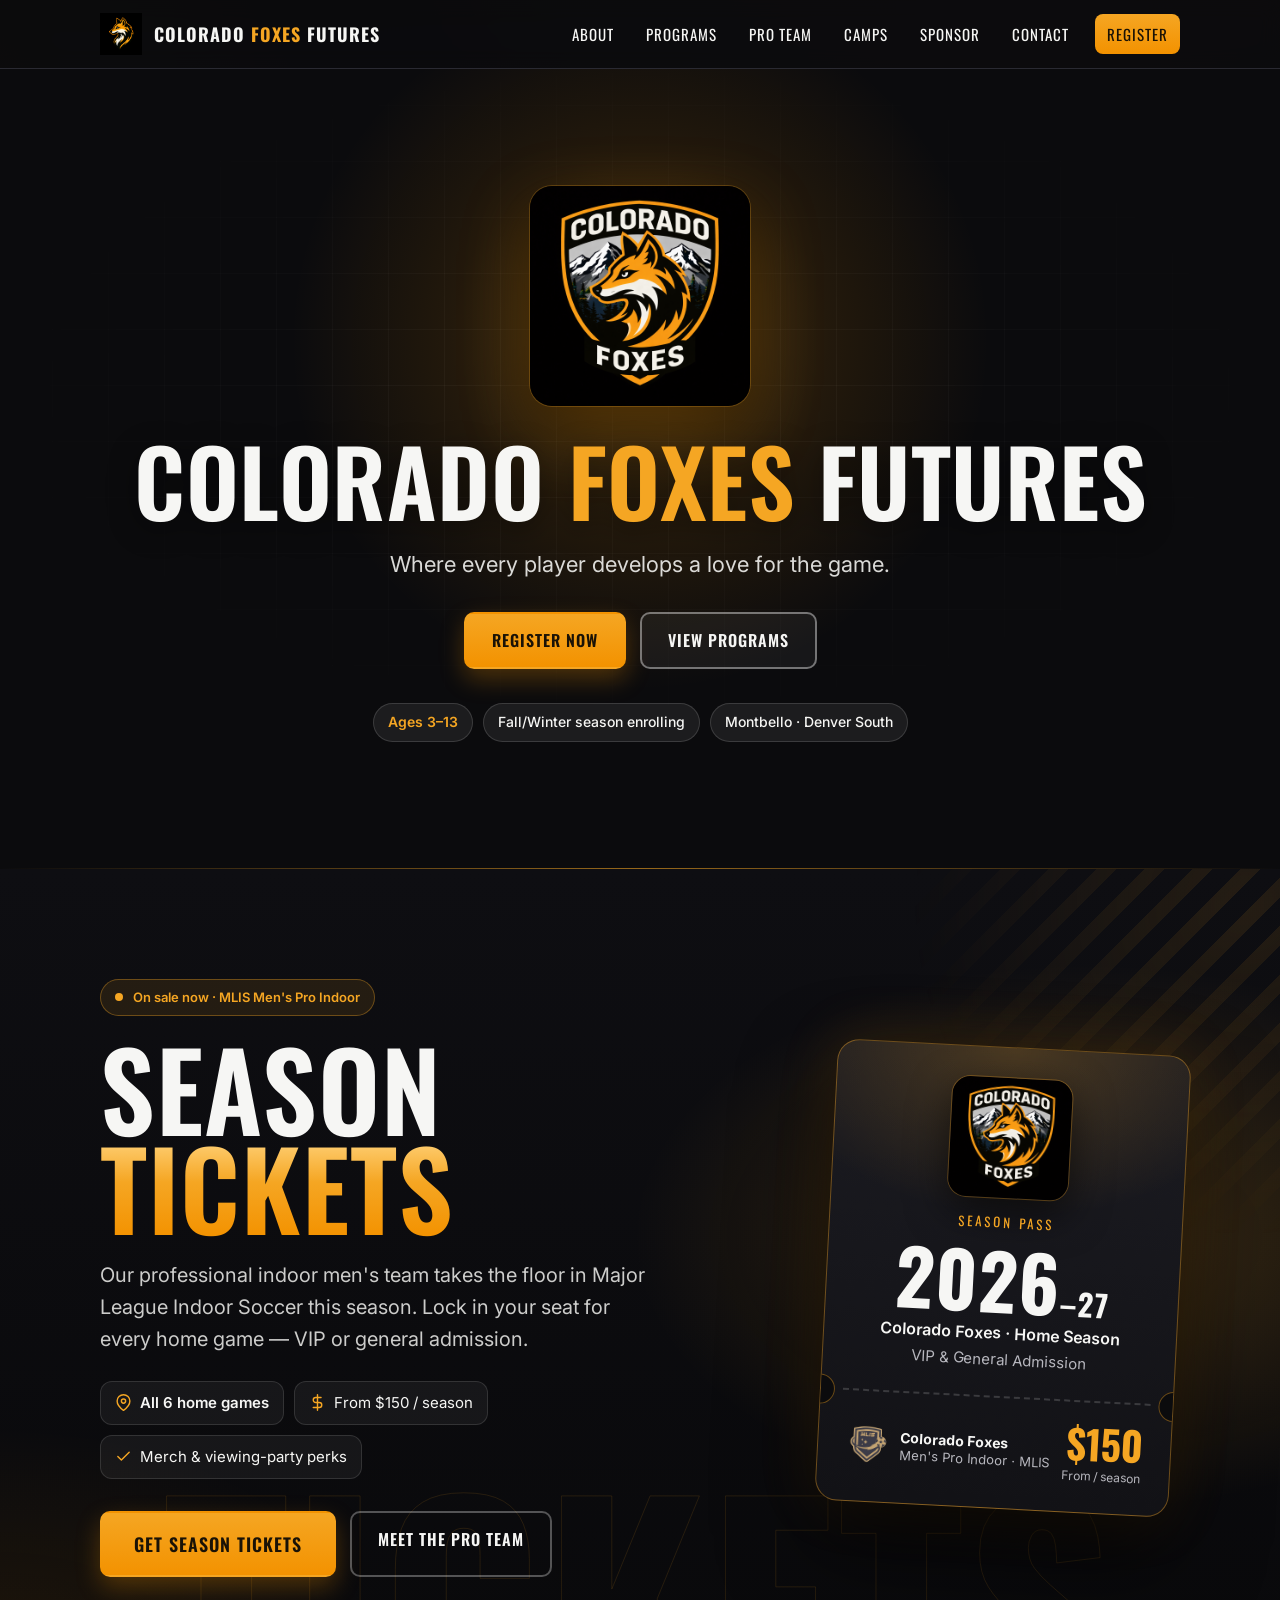
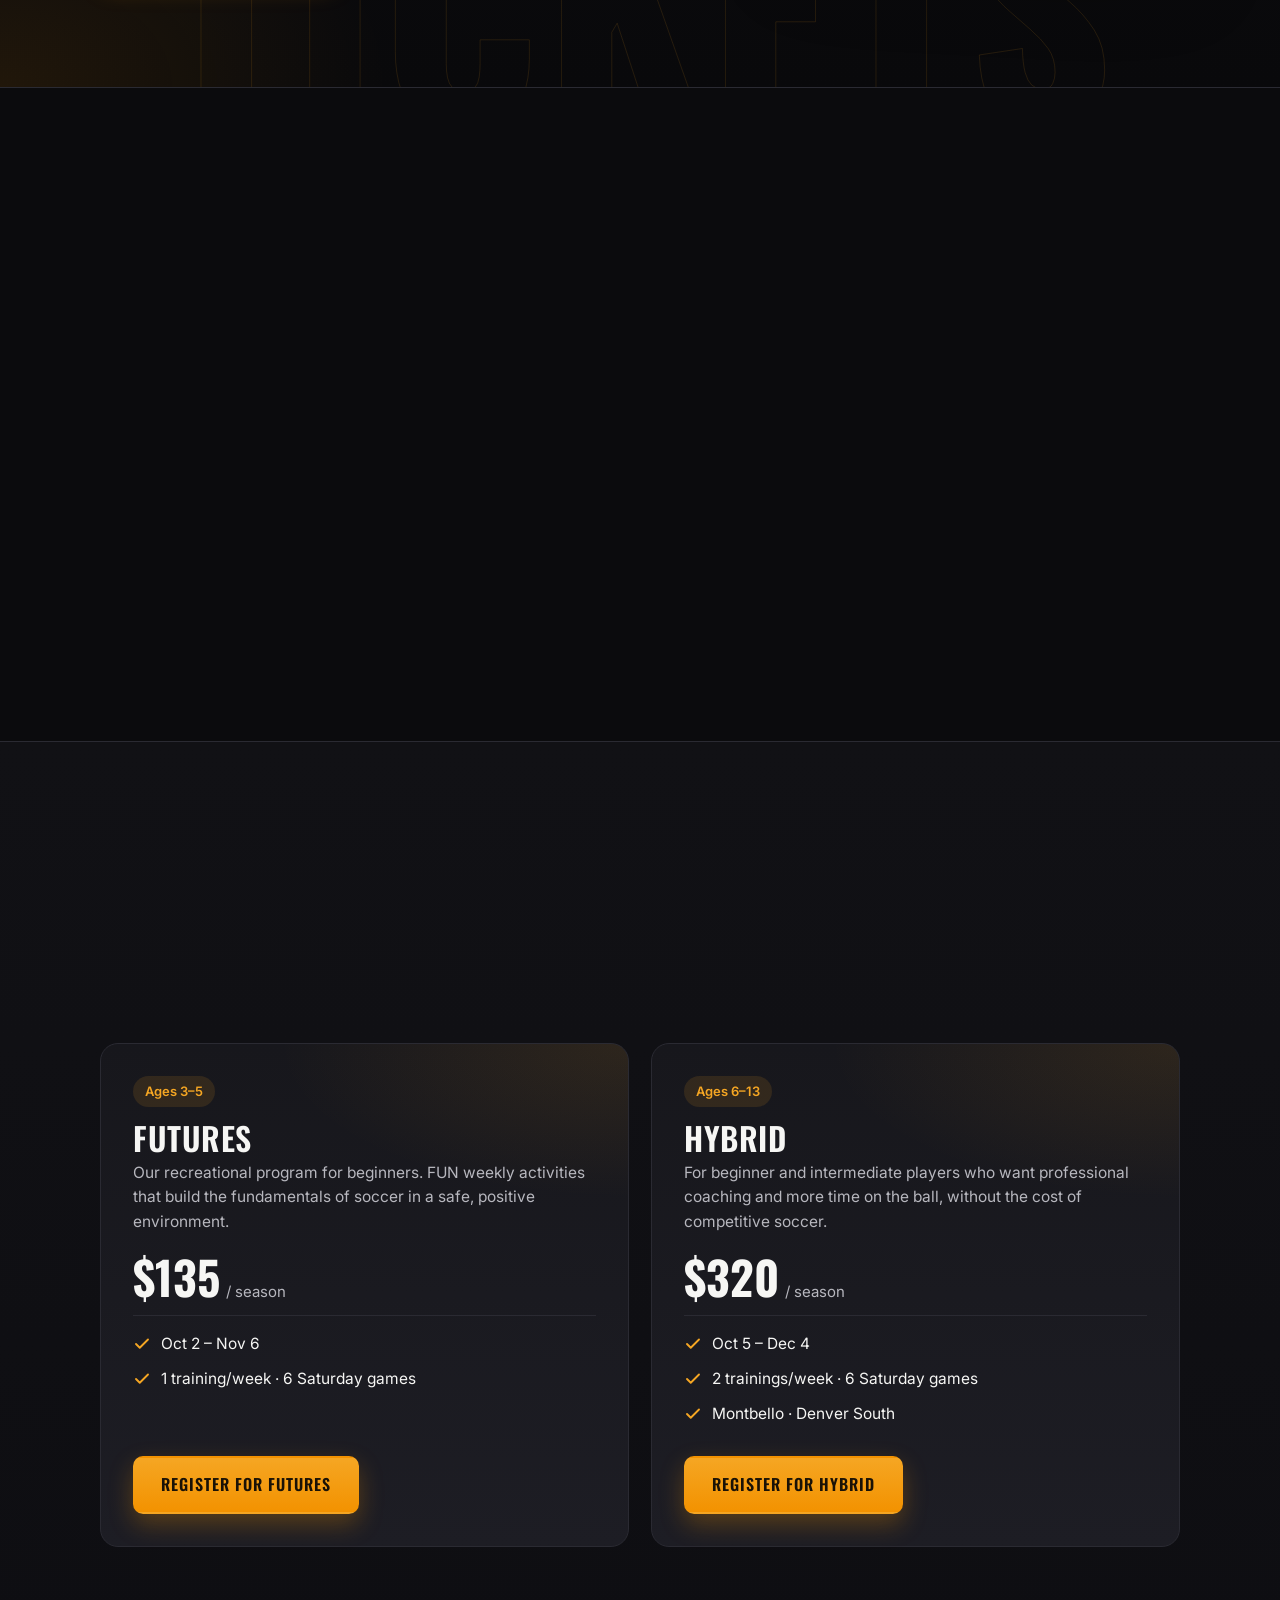
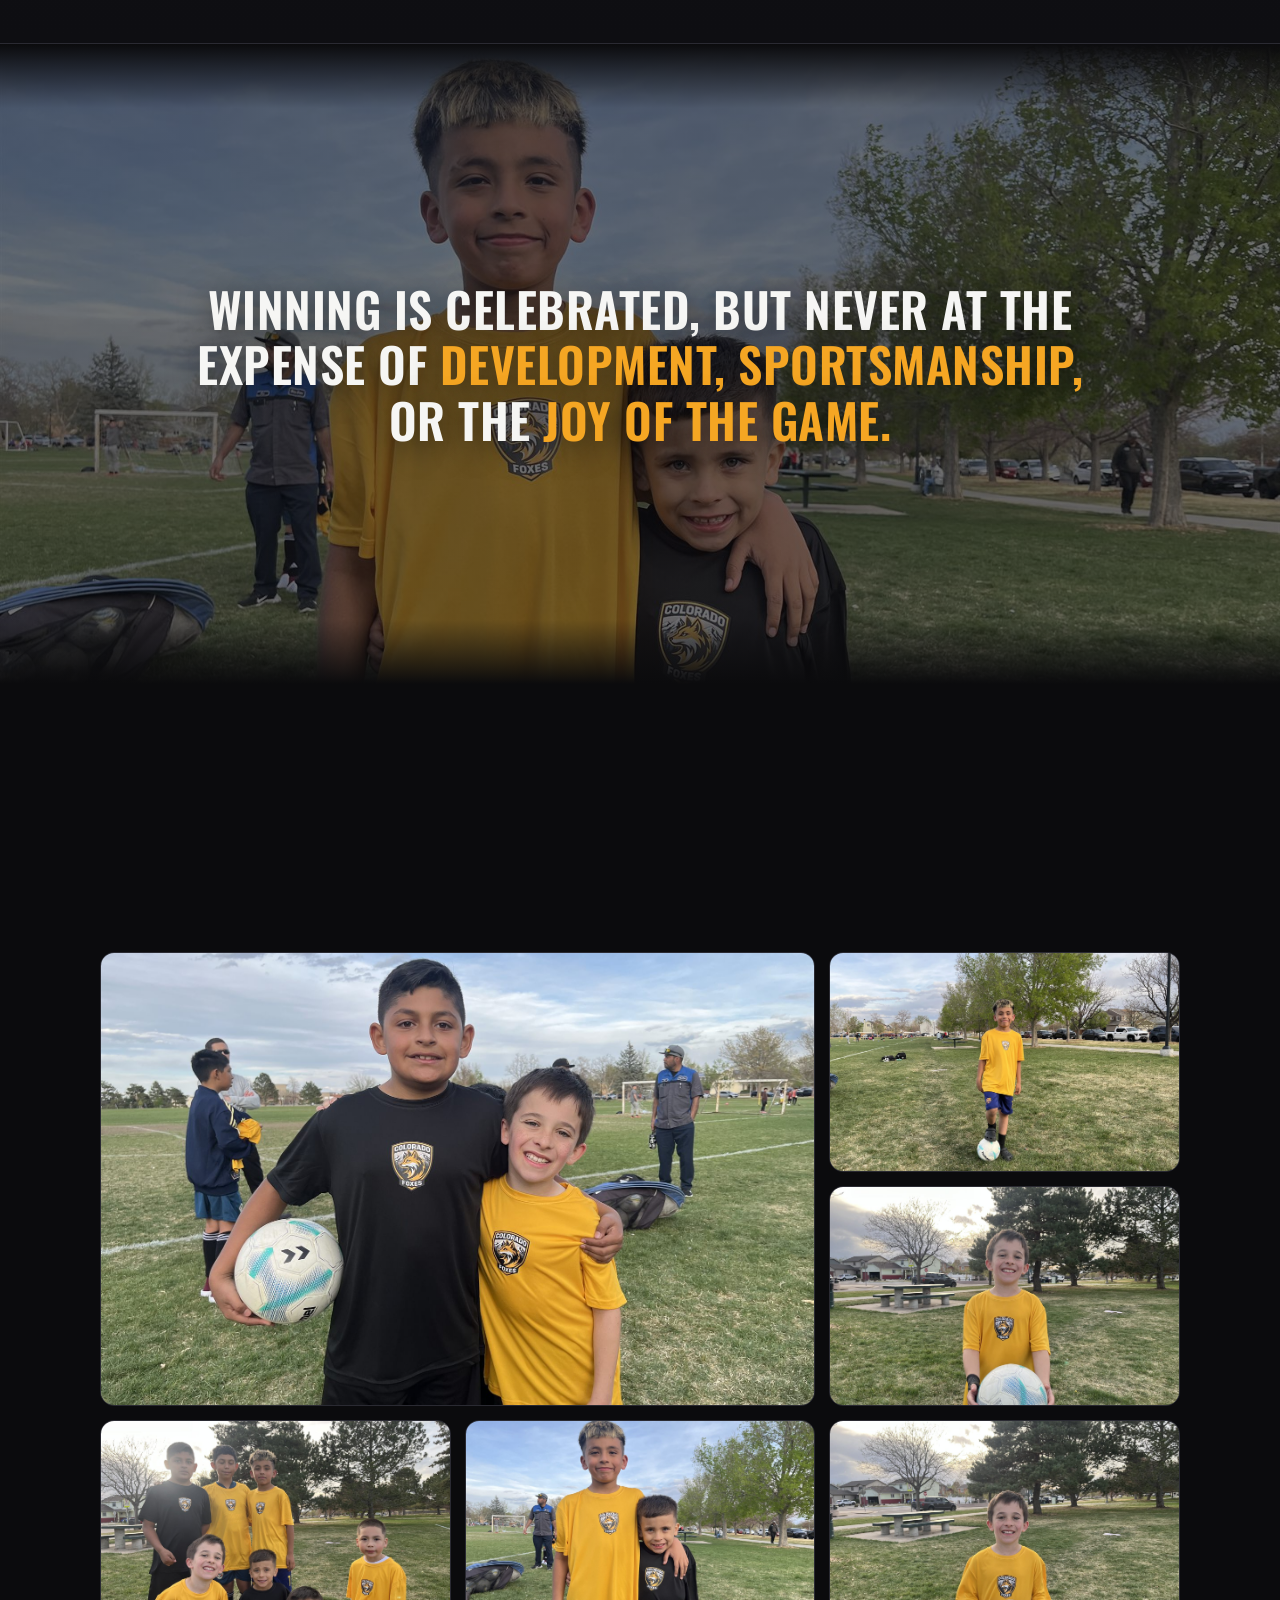
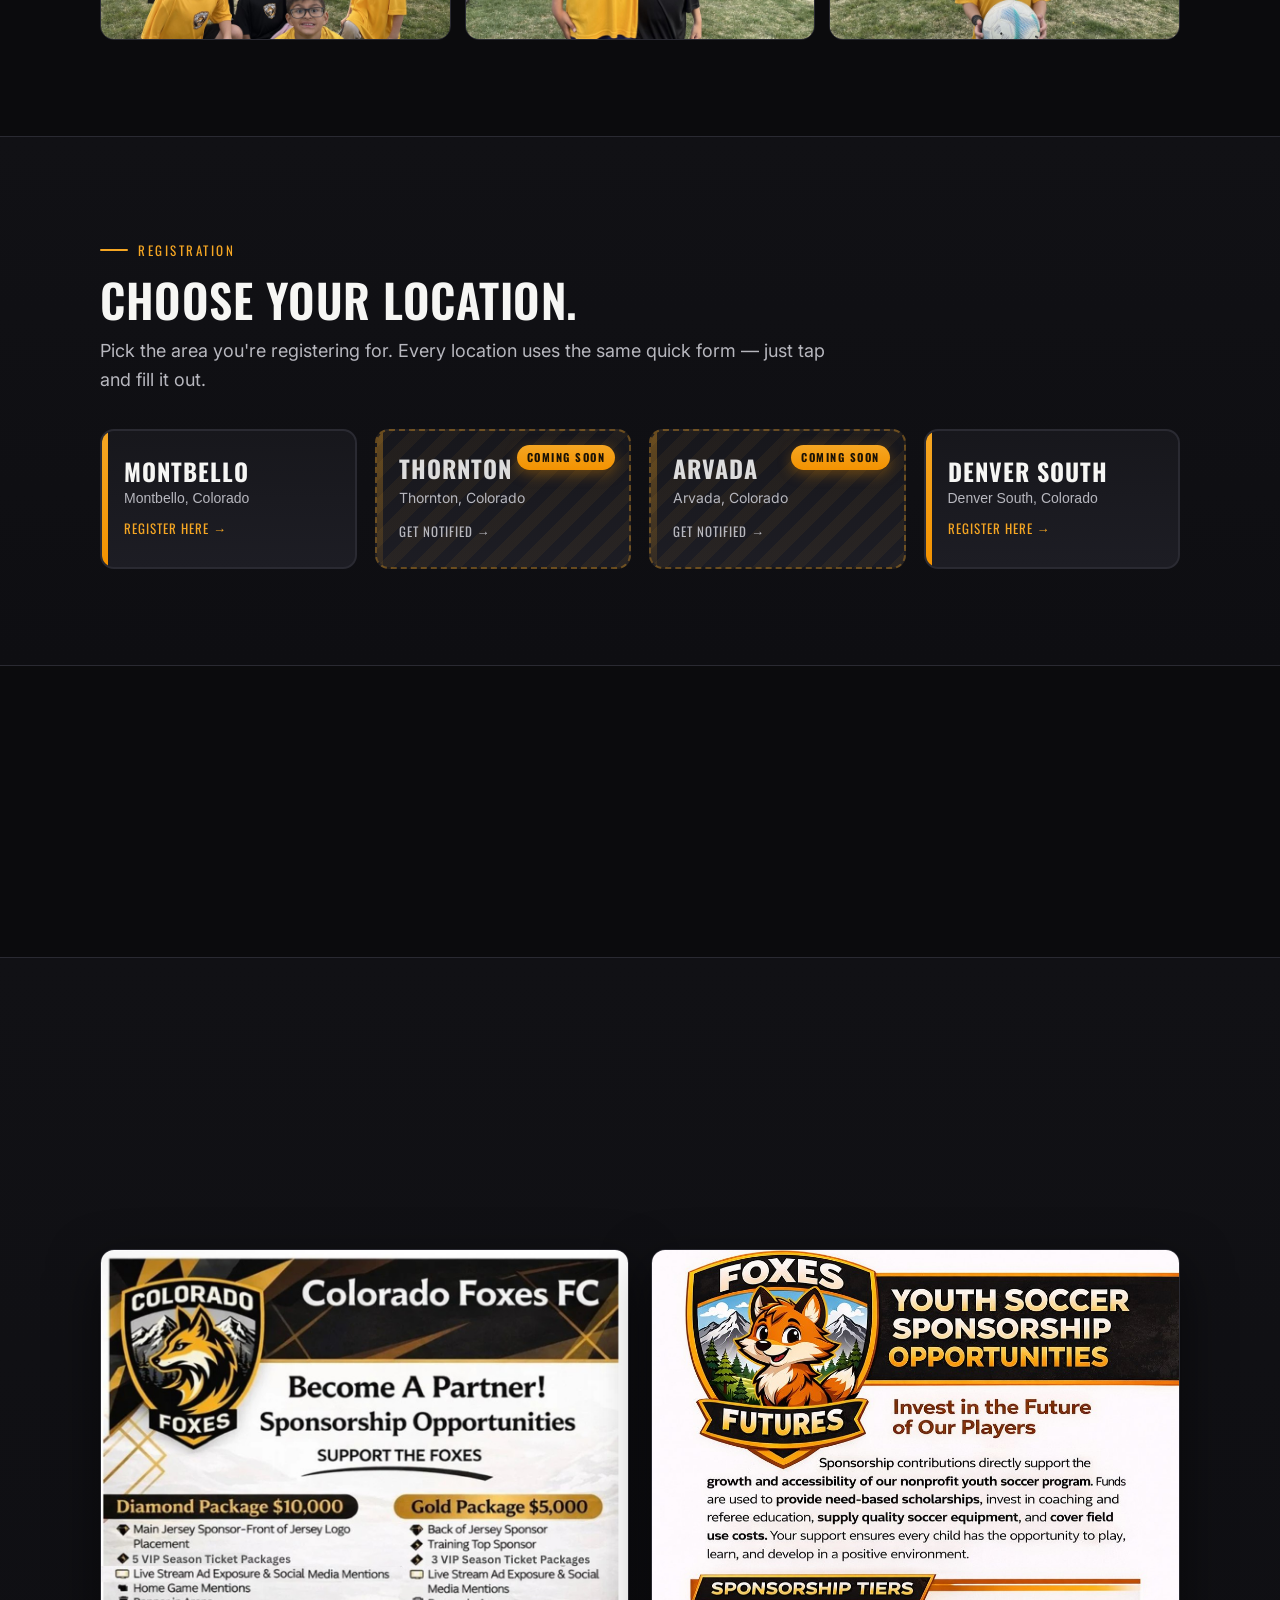
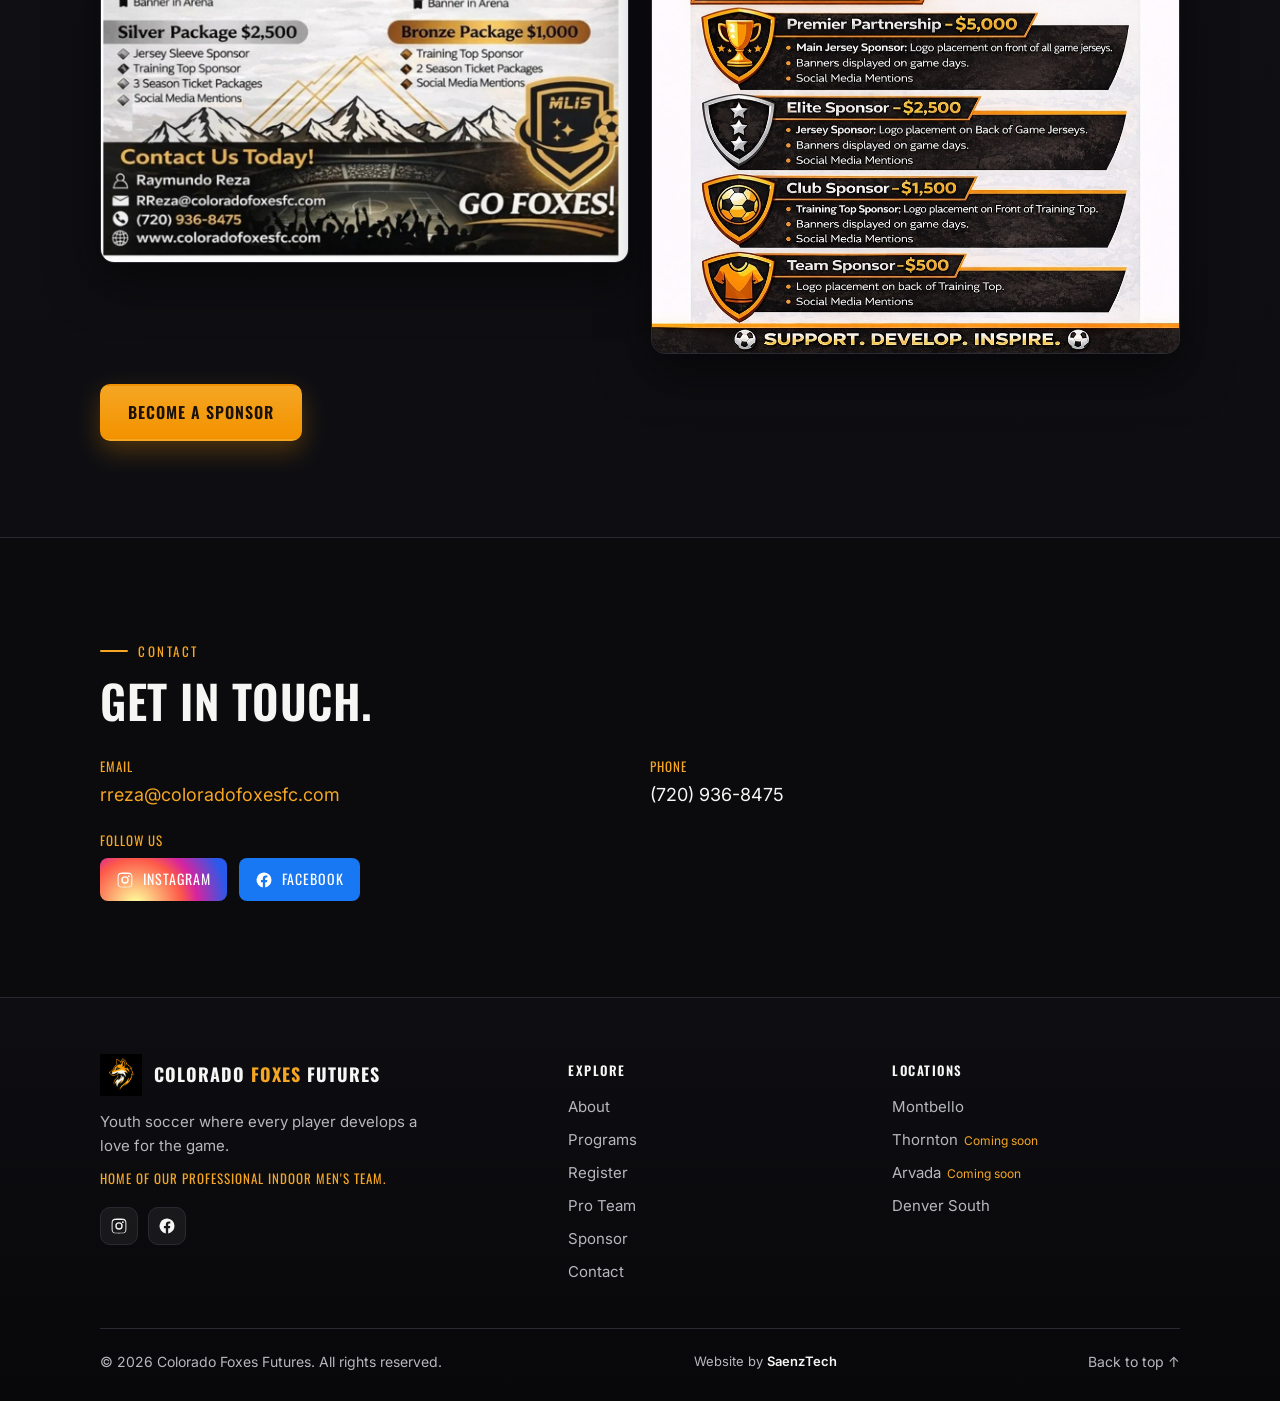
==== commit 0be2b7d8: "Remove tryouts; add home-page season tickets; restyle league + tickets - Remove the pro-team tryouts" ====
--- a/index.html
+++ b/index.html
@@ -106,9 +106,9 @@
     section h2{font-size:clamp(28px,5vw,46px);}
     .lead{color:var(--muted);font-size:18px;max-width:760px;margin:14px 0 0;}
     /* ============================================================
-       PRO TRYOUTS FEATURE (just under the hero)
+       SEASON TICKETS FEATURE (just under the hero)
        ============================================================ */
-    #tryout-banner{
+    #tickets-banner{
       position:relative;overflow:hidden;padding:110px 0;
       background:
         radial-gradient(700px 420px at 85% 45%, rgba(245,166,35,.20), transparent 65%),
@@ -117,7 +117,7 @@
       border-bottom:1px solid var(--line);
     }
     /* Diagonal orange stripes in the corner */
-    #tryout-banner::before{
+    #tickets-banner::before{
       content:"";position:absolute;right:-120px;top:-120px;width:520px;height:520px;pointer-events:none;
       background:repeating-linear-gradient(135deg, rgba(245,166,35,.10) 0 14px, transparent 14px 34px);
       -webkit-mask-image:radial-gradient(circle at 70% 30%, #000 0%, transparent 65%);
@@ -156,18 +156,10 @@
     .tb-meta svg{width:17px;height:17px;fill:none;stroke:var(--orange);stroke-width:2;stroke-linecap:round;stroke-linejoin:round;}
     .tb-meta b{font-weight:600;}
 
-    .tb-count{display:grid;grid-template-columns:repeat(4,minmax(0,92px));gap:10px;margin-top:30px;}
-    .tb-count div{text-align:center;padding:14px 6px 10px;border-radius:14px;background:#0c0c0f;border:1px solid var(--line);
-      box-shadow:inset 0 1px 0 rgba(255,255,255,.04);}
-    .tb-count b{display:block;font-family:"Oswald",sans-serif;font-size:38px;line-height:1;font-variant-numeric:tabular-nums;}
-    .tb-count span{display:block;margin-top:6px;font-size:11px;letter-spacing:1.5px;text-transform:uppercase;color:var(--muted);}
-
     .tb-cta{display:flex;flex-wrap:wrap;gap:14px;margin-top:32px;}
     .tb-cta .btn-primary{font-size:18px;padding:17px 32px;}
     .tb-cta .btn-ghost{color:var(--white);border-color:rgba(255,255,255,.3);}
     .tb-cta .btn-ghost:hover{background:rgba(255,255,255,.06);}
-    .tb-note{display:flex;align-items:center;gap:8px;margin-top:16px;font-size:14px;color:var(--muted);}
-    .tb-note svg{width:16px;height:16px;flex:0 0 auto;fill:none;stroke:var(--orange);stroke-width:2;stroke-linecap:round;stroke-linejoin:round;}
 
     /* Ticket card */
     .ticket{
@@ -207,9 +199,7 @@
     .ticket-price span{font-size:12px;color:var(--muted);}
 
     @media (max-width:600px){
-      #tryout-banner{padding:72px 0;}
-      .tb-count{grid-template-columns:repeat(4,1fr);}
-      .tb-count b{font-size:30px;}
+      #tickets-banner{padding:72px 0;}
       .tb-cta .btn{flex:1 1 100%;}
       .ticket-date{font-size:60px;}
     }
@@ -856,48 +846,39 @@
     </div>
   </section>
 
-  <!-- ============================== PRO TRYOUTS FEATURE ============================== -->
-  <!-- Filled from CONTENT.tryout; hides itself once the tryout has ended. -->
-  <section id="tryout-banner" aria-label="Pro team tryouts">
-    <div class="tb-watermark" aria-hidden="true">Tryouts</div>
+  <!-- ============================== SEASON TICKETS FEATURE ============================== -->
+  <section id="tickets-banner" aria-label="Pro team season tickets">
+    <div class="tb-watermark" aria-hidden="true">Tickets</div>
     <div class="wrap">
       <div class="tb-grid">
         <div class="reveal">
-          <span class="tb-live"><i></i>Registration open · MLIS Men's Pro Indoor</span>
-          <h2 class="tb-title">Pro Team <span>Tryouts</span></h2>
-          <p class="tb-lead">Think you can play at the professional level? The Colorado Foxes are building their Major League Indoor Soccer roster. Come show us what you've got.</p>
+          <span class="tb-live"><i></i>On sale now · MLIS Men's Pro Indoor</span>
+          <h2 class="tb-title">Season <span>Tickets</span></h2>
+          <p class="tb-lead">Our professional indoor men's team takes the floor in Major League Indoor Soccer this season. Lock in your seat for every home game — VIP or general admission.</p>
           <ul class="tb-meta">
-            <li><svg viewBox="0 0 24 24" aria-hidden="true"><rect x="3" y="4" width="18" height="18" rx="2"/><line x1="3" y1="10" x2="21" y2="10"/></svg><b id="tb-date"></b></li>
-            <li><svg viewBox="0 0 24 24" aria-hidden="true"><circle cx="12" cy="12" r="10"/><polyline points="12 6 12 12 16 14"/></svg><span id="tb-time"></span></li>
-            <li><svg viewBox="0 0 24 24" aria-hidden="true"><path d="M21 10c0 7-9 13-9 13s-9-6-9-13a9 9 0 0 1 18 0z"/><circle cx="12" cy="10" r="3"/></svg><span id="tb-venue"></span></li>
-            <li><svg viewBox="0 0 24 24" aria-hidden="true"><line x1="12" y1="1" x2="12" y2="23"/><path d="M17 5H9.5a3.5 3.5 0 0 0 0 7h5a3.5 3.5 0 0 1 0 7H6"/></svg><b id="tb-price"></b></li>
+            <li><svg viewBox="0 0 24 24" aria-hidden="true"><path d="M21 10c0 7-9 13-9 13s-9-6-9-13a9 9 0 0 1 18 0z"/><circle cx="12" cy="10" r="3"/></svg><b>All 6 home games</b></li>
+            <li><svg viewBox="0 0 24 24" aria-hidden="true"><line x1="12" y1="1" x2="12" y2="23"/><path d="M17 5H9.5a3.5 3.5 0 0 0 0 7h5a3.5 3.5 0 0 1 0 7H6"/></svg><span>From $150 / season</span></li>
+            <li><svg viewBox="0 0 24 24" aria-hidden="true"><polyline points="20 6 9 17 4 12"/></svg><span>Merch &amp; viewing-party perks</span></li>
           </ul>
-          <div class="tb-count" aria-label="Time until tryouts">
-            <div><b id="tb-d">0</b><span>Days</span></div>
-            <div><b id="tb-h">00</b><span>Hrs</span></div>
-            <div><b id="tb-m">00</b><span>Min</span></div>
-            <div><b id="tb-s">00</b><span>Sec</span></div>
-          </div>
           <div class="tb-cta">
-            <a class="btn btn-primary" id="tb-link" href="pro.html#tryouts">Register for Tryouts</a>
+            <a class="btn btn-primary" href="pro.html#tickets">Get Season Tickets</a>
             <a class="btn btn-ghost" href="pro.html">Meet the Pro Team</a>
           </div>
-          <p class="tb-note"><svg viewBox="0 0 24 24" aria-hidden="true"><circle cx="12" cy="12" r="10"/><line x1="12" y1="8" x2="12" y2="12"/><line x1="12" y1="16" x2="12.01" y2="16"/></svg><span id="tb-note"></span></p>
         </div>
 
-        <!-- Ticket-style event card -->
-        <a class="ticket reveal" id="tb-ticket" href="pro.html#tryouts" aria-label="Pro team tryout details and registration" style="color:inherit;text-decoration:none;">
+        <!-- Ticket-style season pass card -->
+        <a class="ticket reveal" href="pro.html#tickets" aria-label="Pro team season tickets" style="color:inherit;text-decoration:none;">
           <div class="ticket-top">
             <img class="crest" src="logo2.png" alt="">
-            <div class="ticket-kicker">Open Tryout</div>
-            <div class="ticket-date" id="tb-bigdate"></div>
-            <div class="ticket-when" id="tb-when"></div>
-            <div class="ticket-where" id="tb-where"></div>
+            <div class="ticket-kicker">Season Pass</div>
+            <div class="ticket-date">2026<span style="font-size:.4em;">–27</span></div>
+            <div class="ticket-when">Colorado Foxes · Home Season</div>
+            <div class="ticket-where">VIP &amp; General Admission</div>
           </div>
           <div class="ticket-tear" aria-hidden="true"></div>
           <div class="ticket-bottom">
             <div class="ticket-league"><img src="mlis/mlis-league.png" alt=""><div><b>Colorado Foxes</b>Men's Pro Indoor · MLIS</div></div>
-            <div class="ticket-price"><b id="tb-ticket-price"></b><span>Registration</span></div>
+            <div class="ticket-price"><b>$150</b><span>From / season</span></div>
           </div>
         </a>
       </div>
@@ -1221,20 +1202,6 @@
     // Season name saved with each youth registration (shows in /admin)
     season: "Fall/Winter 2026",
 
-    /* ---- PRO TEAM TRYOUTS BANNER (under the hero) ----
-       start / end use Denver time (-06:00 = Mountain Daylight Time).
-       The banner hides itself automatically once "end" has passed.
-       The full form + payment link live on pro.html (TRYOUT block). */
-    tryout: {
-      start:    "2026-10-24T14:00:00-06:00",
-      end:      "2026-10-24T16:00:00-06:00",
-      dateText: "Sat, Oct 24",
-      timeText: "2:00 – 4:00 PM",
-      venue:    "Apex Field House",
-      price:    "$40",
-      link:     "pro.html#tryouts"
-    },
-
     /* ---- PHOTO GALLERY (kids on the field) ----
        To swap a photo, drop a new image in the folder and change "src".
        The FIRST photo is shown large. (kids-6 is also the full-width
@@ -1443,45 +1410,6 @@
   });
 
 
-  /* ---- Pro tryouts banner: fill details, run countdown, hide after the event ---- */
-  (function(){
-    const T = CONTENT.tryout;
-    const section = document.getElementById("tryout-banner");
-    const start = new Date(T.start), end = new Date(T.end);
-    if (Date.now() > end) { section.remove(); return; }
-
-    const $ = (id) => document.getElementById(id);
-    const tz = { timeZone: "America/Denver" };
-    $("tb-bigdate").textContent =
-      start.toLocaleString("en-US", { ...tz, month: "short" }) + " " +
-      start.toLocaleString("en-US", { ...tz, day: "numeric" });
-    $("tb-when").textContent  = start.toLocaleString("en-US", { ...tz, weekday: "long" }) + " · " + T.timeText;
-    $("tb-where").textContent = T.venue;
-    $("tb-ticket-price").textContent = T.price;
-    $("tb-date").textContent  = T.dateText;
-    $("tb-time").textContent  = T.timeText;
-    $("tb-venue").textContent = T.venue;
-    $("tb-price").textContent = T.price + " registration";
-    $("tb-link").href = T.link;
-    $("tb-ticket").href = T.link;
-    $("tb-note").textContent = "You're officially registered once the " + T.price + " fee is paid.";
-
-    function tick(){
-      let ms = Math.max(0, start - Date.now());
-      const d = Math.floor(ms / 864e5); ms -= d * 864e5;
-      const h = Math.floor(ms / 36e5);  ms -= h * 36e5;
-      const m = Math.floor(ms / 6e4);   ms -= m * 6e4;
-      const s = Math.floor(ms / 1e3);
-      $("tb-d").textContent = d;
-      $("tb-h").textContent = String(h).padStart(2, "0");
-      $("tb-m").textContent = String(m).padStart(2, "0");
-      $("tb-s").textContent = String(s).padStart(2, "0");
-    }
-    tick();
-    setInterval(tick, 1000);
-  })();
-
-
   /* ---- "Register for X" on a program card → pre-select that program ---- */
   document.getElementById("programs-grid").addEventListener("click", (e) => {
     const btn = e.target.closest("[data-prog-index]");
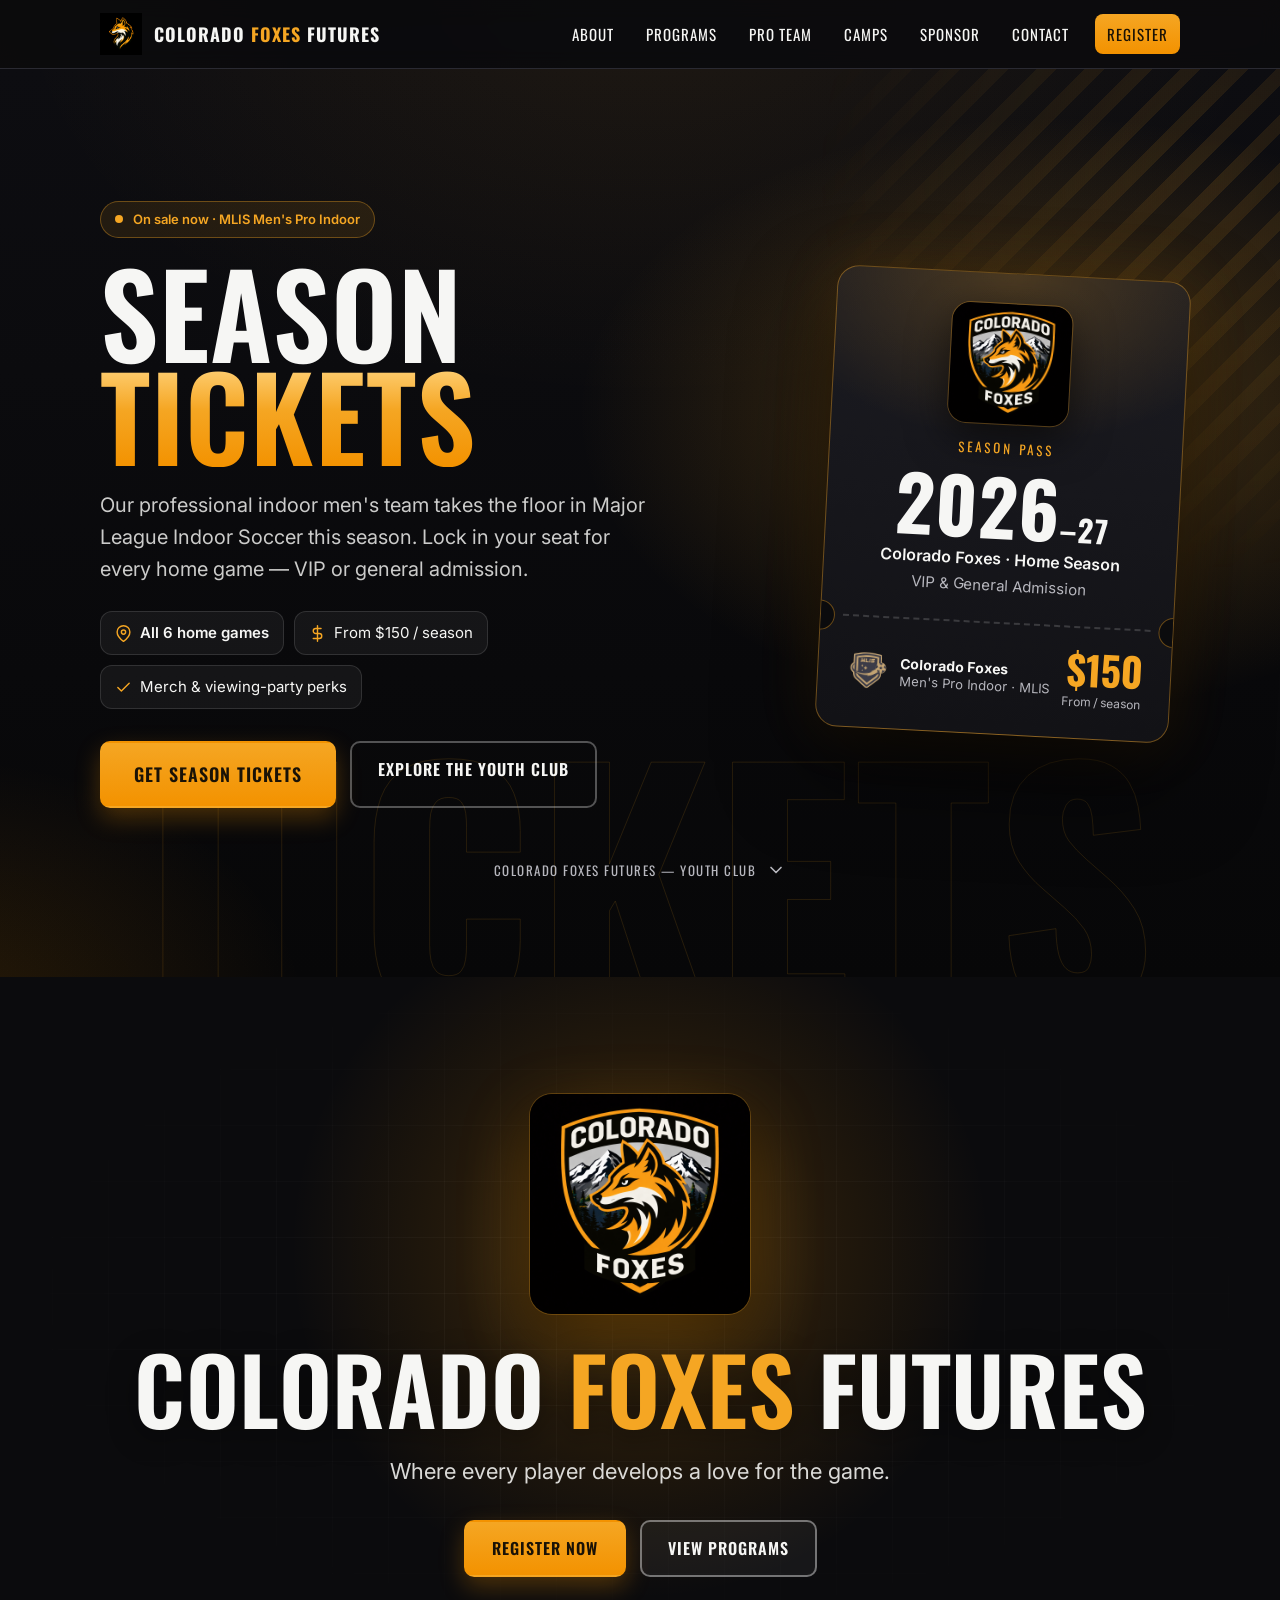
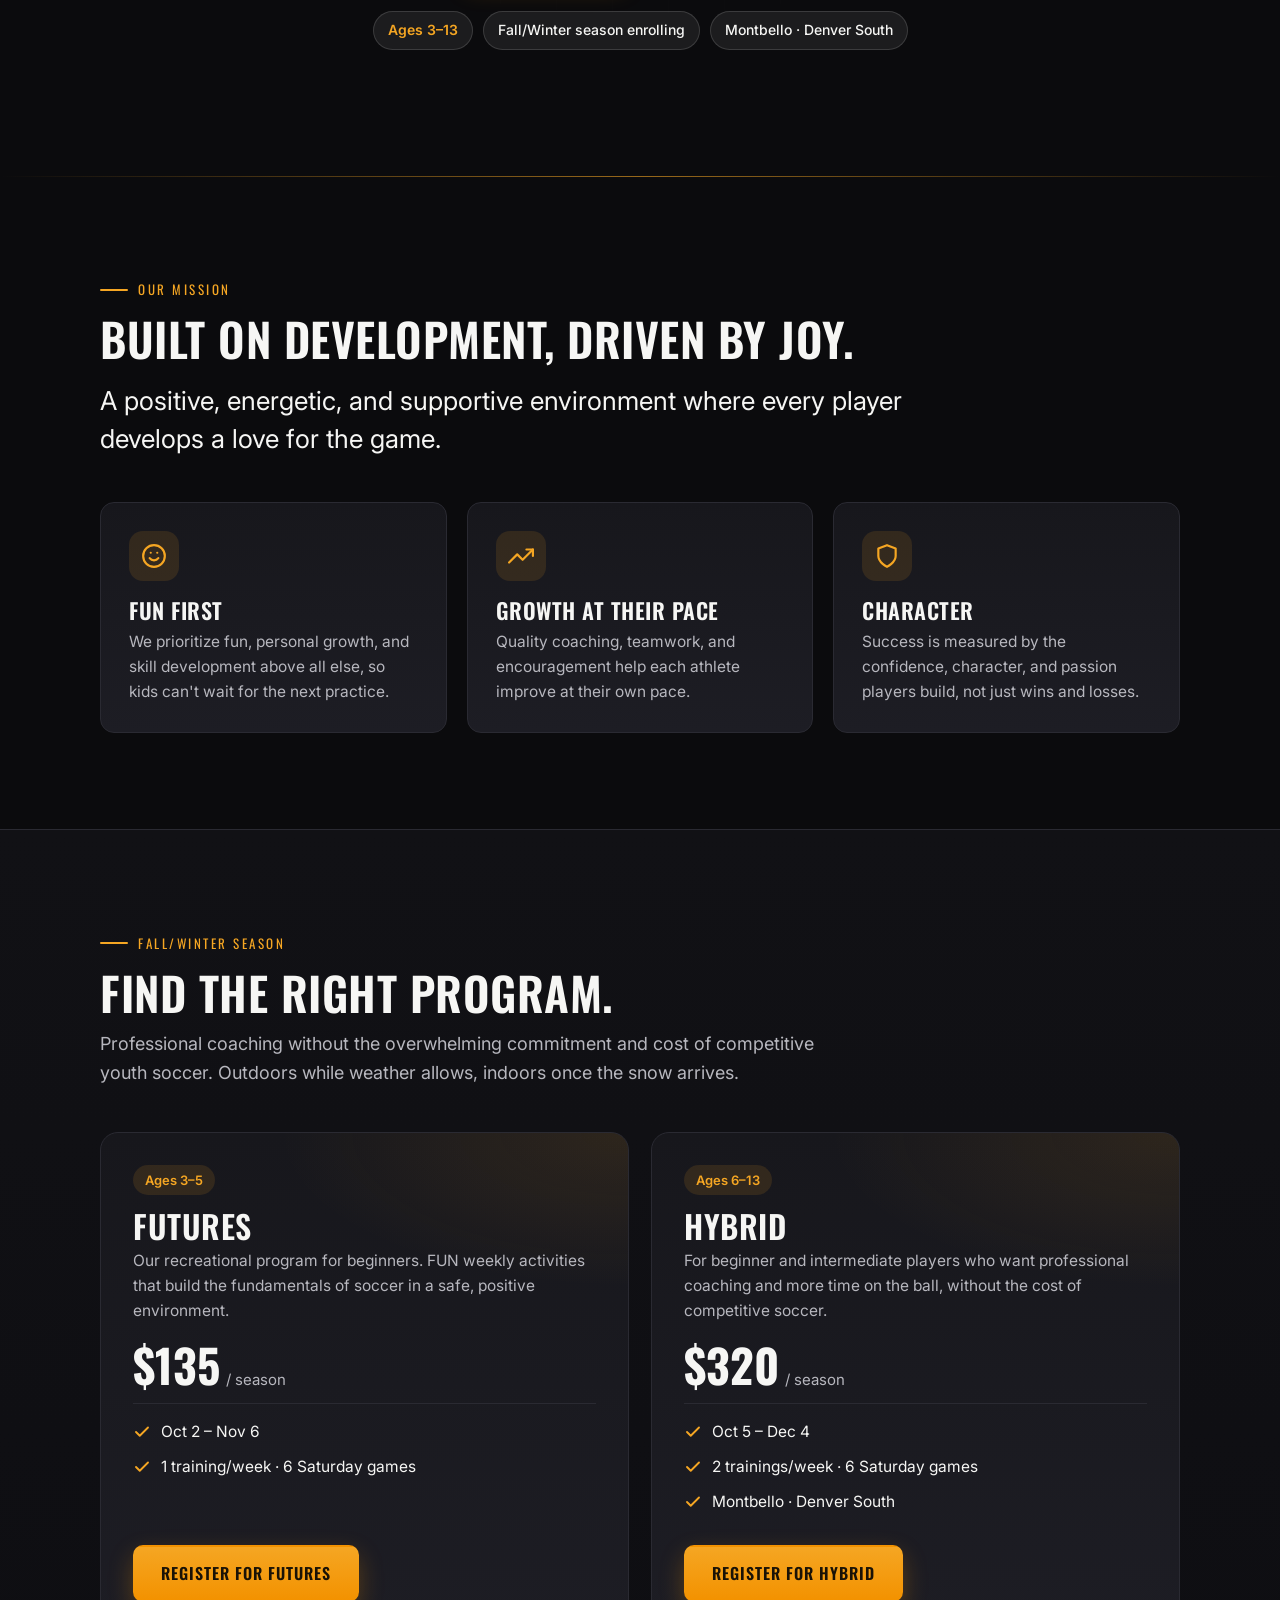
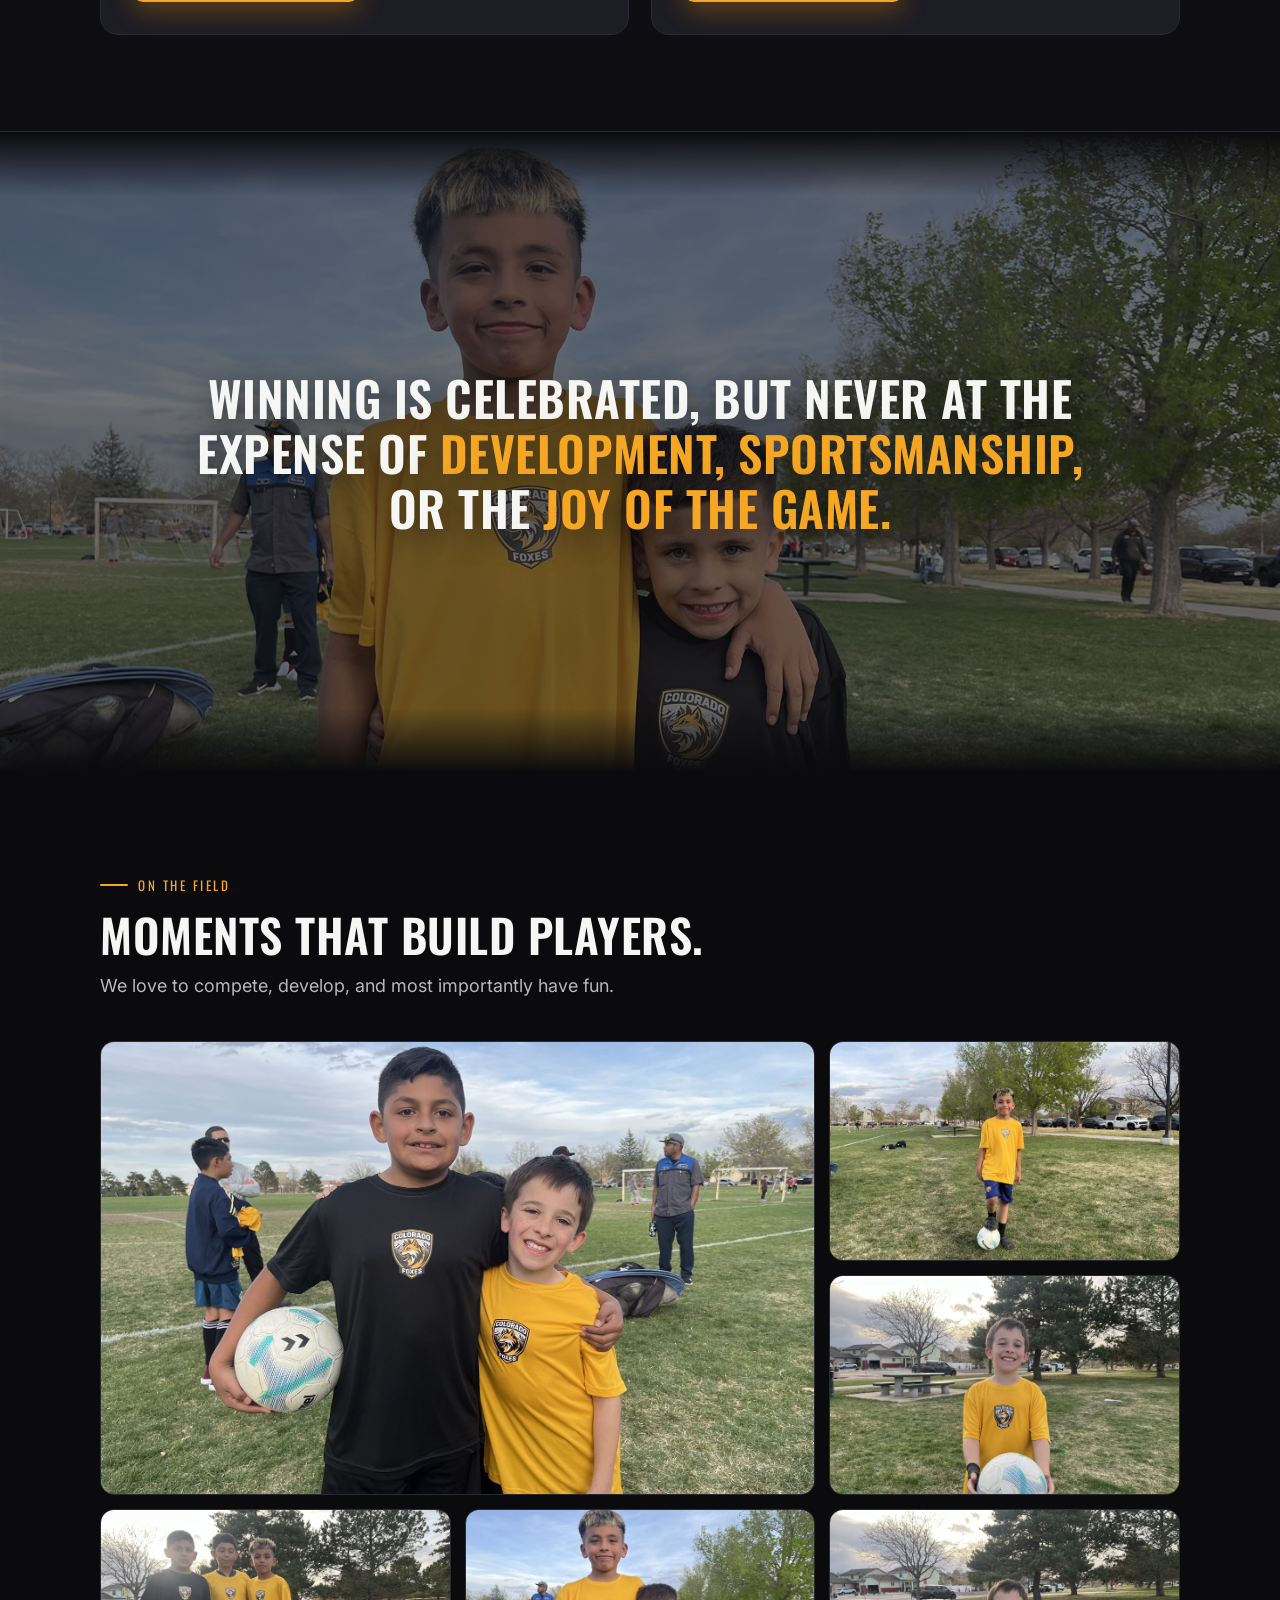
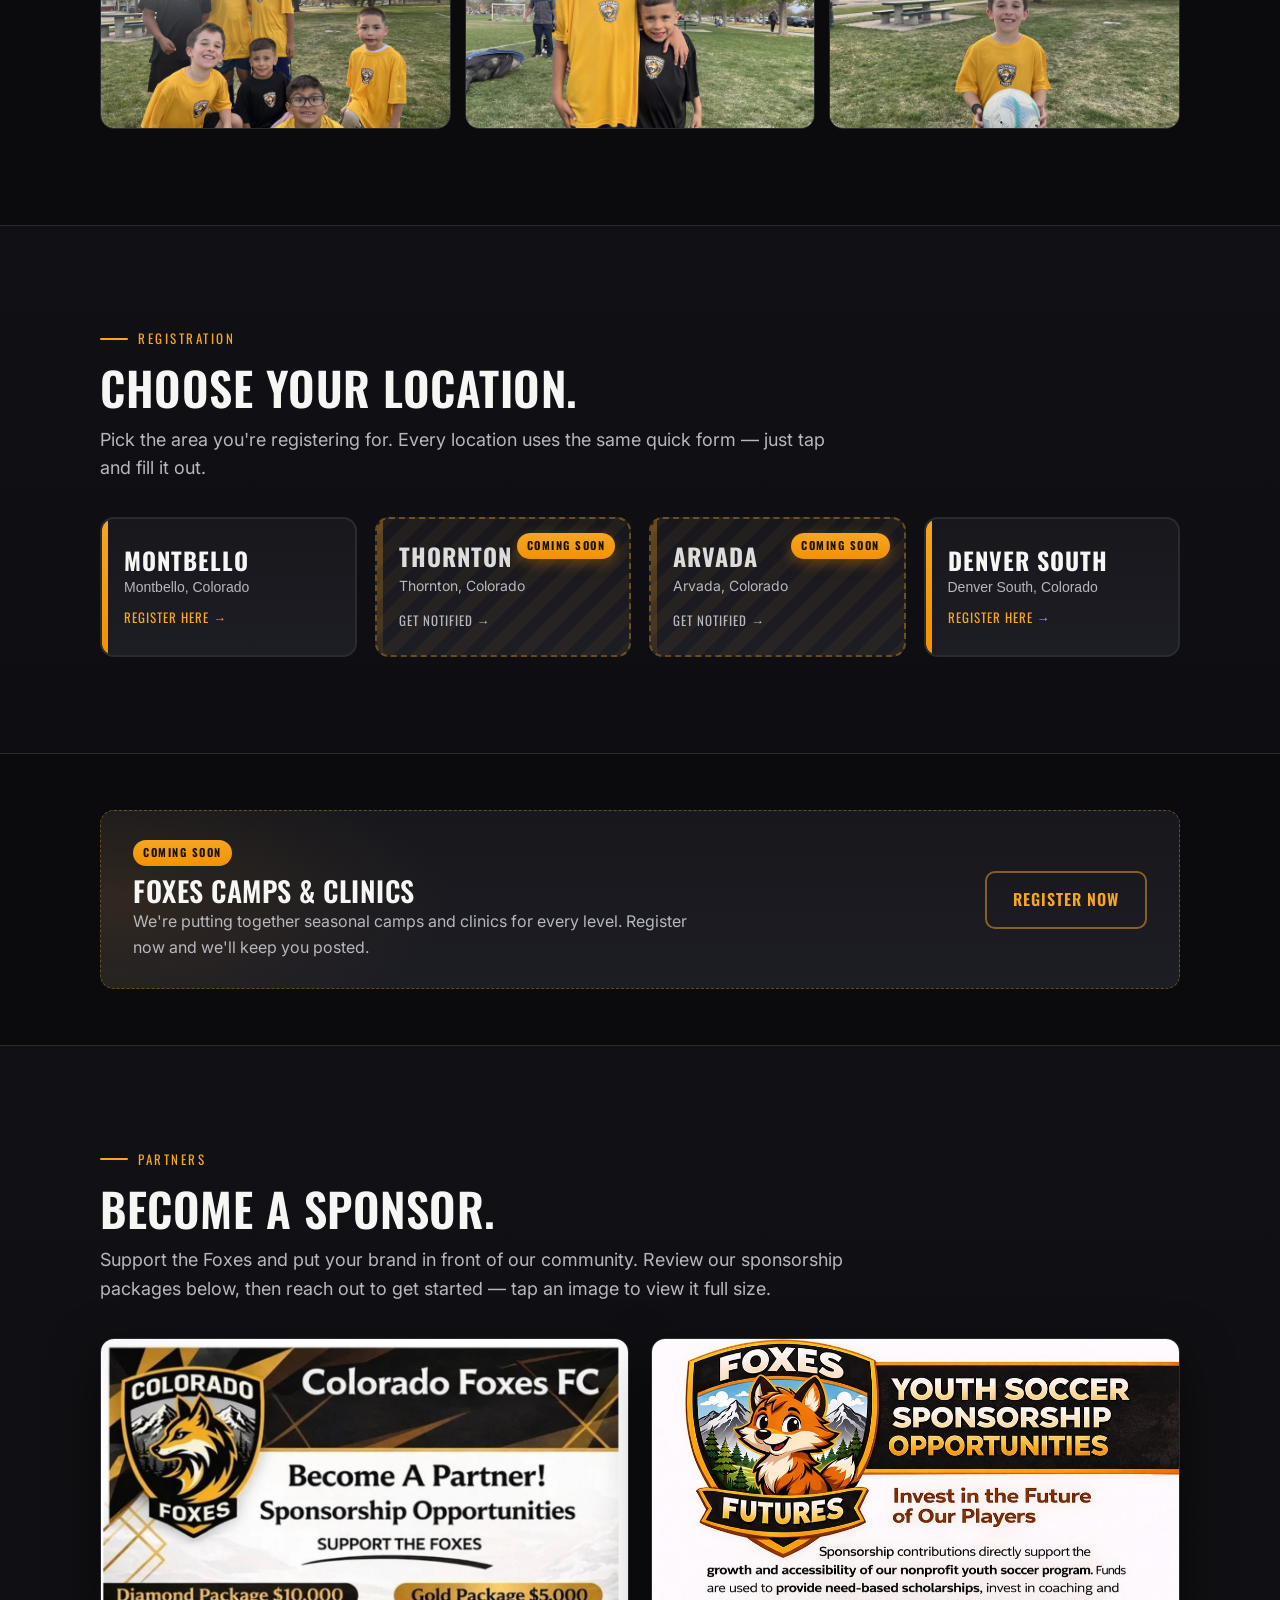
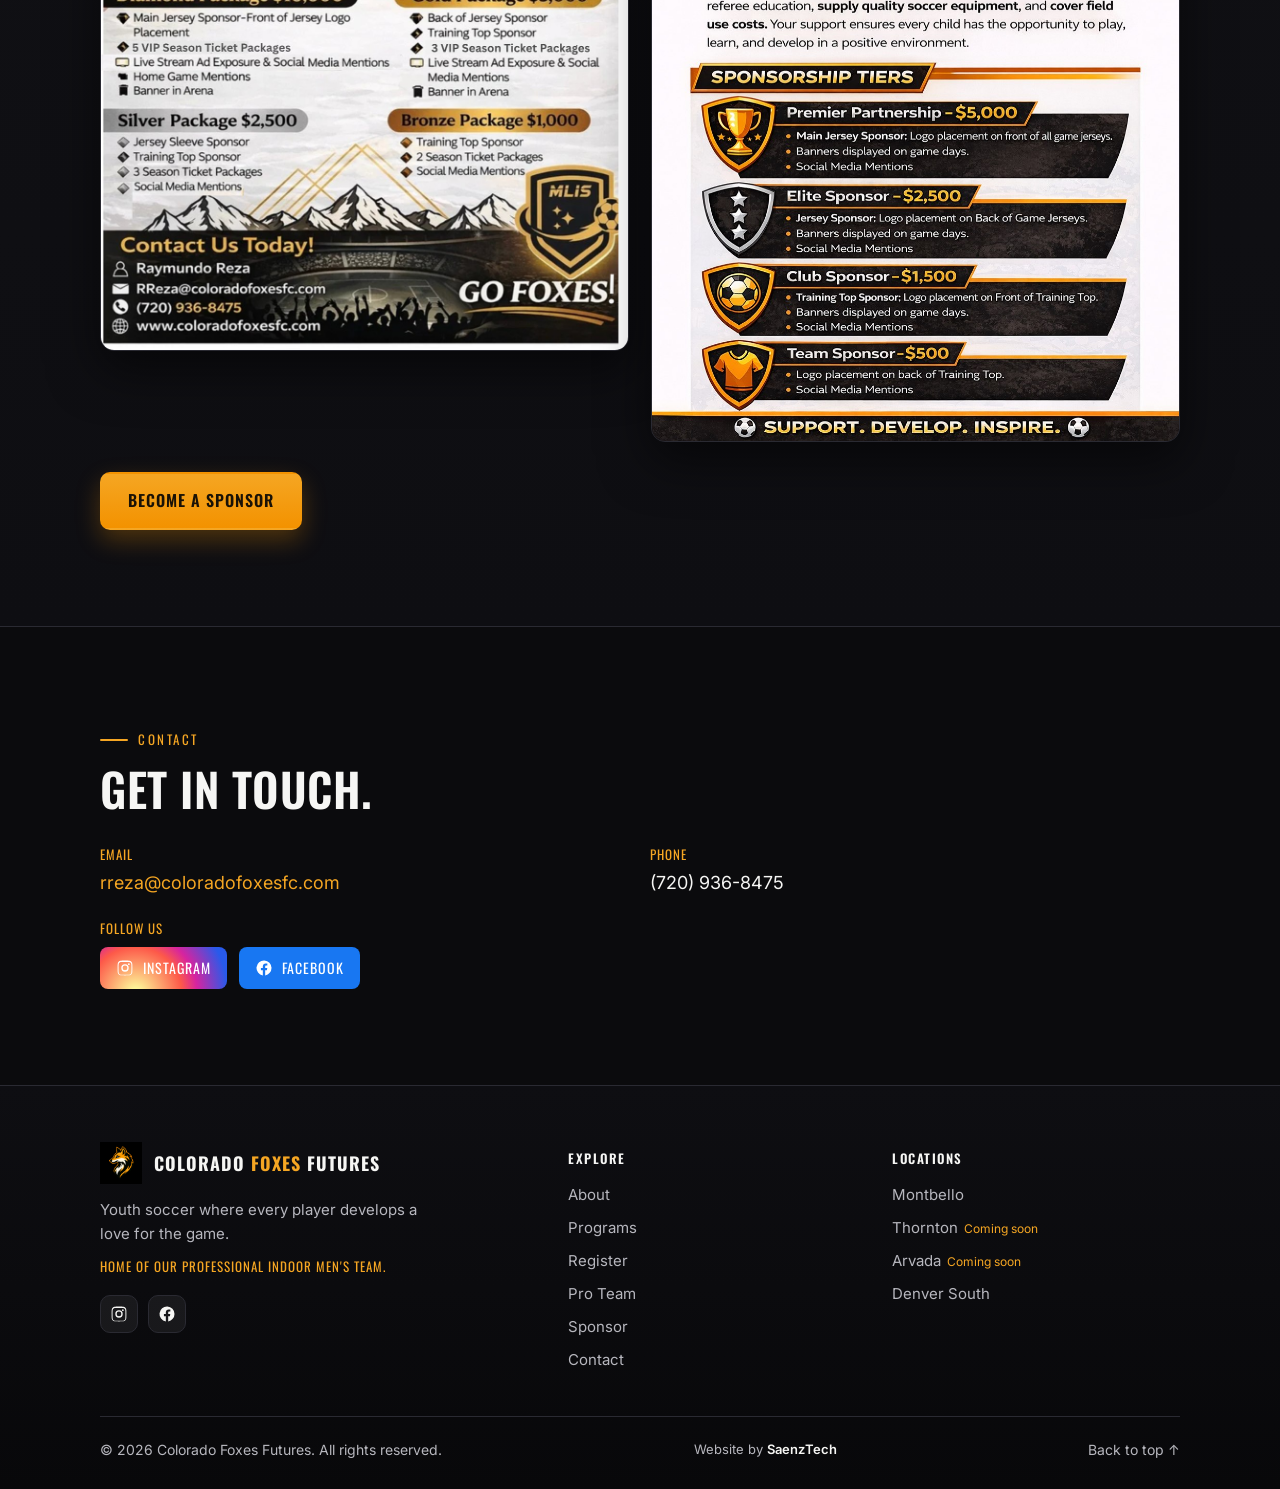
==== commit f26e1b18: "Make season tickets the home-page hero Move the season-tickets section above the youth-club hero so " ====
--- a/index.html
+++ b/index.html
@@ -106,32 +106,46 @@
     section h2{font-size:clamp(28px,5vw,46px);}
     .lead{color:var(--muted);font-size:18px;max-width:760px;margin:14px 0 0;}
     /* ============================================================
-       SEASON TICKETS FEATURE (just under the hero)
+       SEASON TICKETS HERO (first thing you see)
        ============================================================ */
     #tickets-banner{
-      position:relative;overflow:hidden;padding:110px 0;
+      position:relative;overflow:hidden;
+      min-height:100svh;display:flex;flex-direction:column;justify-content:center;
+      padding:132px 0 96px;
       background:
-        radial-gradient(700px 420px at 85% 45%, rgba(245,166,35,.20), transparent 65%),
-        radial-gradient(600px 400px at 0% 100%, rgba(243,146,0,.10), transparent 65%),
-        linear-gradient(180deg,#0e0e12,#09090b);
-      border-bottom:1px solid var(--line);
+        radial-gradient(760px 480px at 82% 38%, rgba(245,166,35,.26), transparent 62%),
+        radial-gradient(620px 440px at -5% 105%, rgba(243,146,0,.14), transparent 60%),
+        radial-gradient(900px 600px at 50% -10%, rgba(245,166,35,.08), transparent 70%),
+        linear-gradient(180deg,#0d0d11,#070708);
     }
     /* Diagonal orange stripes in the corner */
     #tickets-banner::before{
-      content:"";position:absolute;right:-120px;top:-120px;width:520px;height:520px;pointer-events:none;
-      background:repeating-linear-gradient(135deg, rgba(245,166,35,.10) 0 14px, transparent 14px 34px);
+      content:"";position:absolute;right:-120px;top:-80px;width:620px;height:620px;pointer-events:none;
+      background:repeating-linear-gradient(135deg, rgba(245,166,35,.12) 0 14px, transparent 14px 34px);
       -webkit-mask-image:radial-gradient(circle at 70% 30%, #000 0%, transparent 65%);
               mask-image:radial-gradient(circle at 70% 30%, #000 0%, transparent 65%);
     }
     /* Giant outlined watermark word */
     .tb-watermark{
-      position:absolute;left:50%;bottom:-0.18em;transform:translateX(-50%);pointer-events:none;
+      position:absolute;left:50%;bottom:-0.16em;transform:translateX(-50%);pointer-events:none;
       font-family:"Oswald",sans-serif;font-weight:700;text-transform:uppercase;line-height:1;
-      font-size:clamp(120px,22vw,320px);letter-spacing:4px;white-space:nowrap;
-      color:transparent;-webkit-text-stroke:1px rgba(245,166,35,.12);
-    }
-    .tb-grid{position:relative;display:grid;grid-template-columns:1.25fr 1fr;gap:56px;align-items:center;}
+      font-size:clamp(130px,24vw,360px);letter-spacing:4px;white-space:nowrap;
+      color:transparent;-webkit-text-stroke:1px rgba(245,166,35,.13);
+    }
+    .tb-grid{position:relative;display:grid;grid-template-columns:1.2fr 1fr;gap:56px;align-items:center;flex:1;}
     @media (max-width:960px){.tb-grid{grid-template-columns:1fr;gap:44px;}}
+
+    /* Scroll cue down to the youth club hero */
+    .tb-scroll{
+      position:relative;z-index:2;display:flex;align-items:center;justify-content:center;gap:10px;
+      margin:52px auto 0;width:max-content;color:var(--muted);font-size:13px;letter-spacing:1.5px;
+      text-transform:uppercase;font-family:"Oswald",sans-serif;
+    }
+    .tb-scroll:hover{color:var(--orange);text-decoration:none;}
+    .tb-scroll svg{width:20px;height:20px;fill:none;stroke:currentColor;stroke-width:2;stroke-linecap:round;stroke-linejoin:round;
+      animation:tb-bob 1.8s ease-in-out infinite;}
+    @keyframes tb-bob{0%,100%{transform:translateY(0);}50%{transform:translateY(4px);}}
+    @media (max-width:960px){.tb-scroll{margin-top:40px;}}
 
     .tb-live{
       display:inline-flex;align-items:center;gap:10px;font-size:13px;font-weight:600;color:var(--orange);
@@ -140,7 +154,7 @@
     }
     .tb-live i{width:8px;height:8px;border-radius:50%;background:var(--orange);animation:tb-pulse 1.8s infinite;}
     @keyframes tb-pulse{0%{box-shadow:0 0 0 0 rgba(245,166,35,.6);}70%{box-shadow:0 0 0 10px rgba(245,166,35,0);}100%{box-shadow:0 0 0 0 rgba(245,166,35,0);}}
-    .tb-title{font-size:clamp(54px,8.5vw,108px);line-height:.92;letter-spacing:1px;}
+    .tb-title{font-size:clamp(58px,9vw,120px);line-height:.9;letter-spacing:1px;}
     .tb-title span{
       display:block;
       background:linear-gradient(180deg,#ffd27a,var(--orange) 45%,var(--orange-deep));
@@ -203,7 +217,7 @@
       .tb-cta .btn{flex:1 1 100%;}
       .ticket-date{font-size:60px;}
     }
-    @media (prefers-reduced-motion:reduce){.tb-live i{animation:none;}.ticket{transition:none;}}
+    @media (prefers-reduced-motion:reduce){.tb-live i{animation:none;}.ticket{transition:none;}.tb-scroll svg{animation:none;}}
 
     /* Alternate section shade to break up the page rhythm */
     .section-alt{
@@ -827,26 +841,7 @@
 
   <span id="top"></span>
 
-  <!-- ============================== HERO ============================== -->
-  <section class="hero" id="hero">
-    <div class="hero-bg" aria-hidden="true"></div>
-    <div class="wrap">
-      <img class="crest" src="logo2.png" alt="Colorado Foxes Futures crest — shield with mountains">
-      <h1>Colorado <span class="accent">Foxes</span> Futures</h1>
-      <p class="tagline" id="hero-tagline">Where every player develops a love for the game.</p>
-      <div class="hero-cta">
-        <a href="#register" class="btn btn-primary">Register Now</a>
-        <a href="#programs" class="btn btn-ghost">View Programs</a>
-      </div>
-      <ul class="hero-facts">
-        <li><b>Ages 3–13</b></li>
-        <li>Fall/Winter season enrolling</li>
-        <li>Montbello · Denver South</li>
-      </ul>
-    </div>
-  </section>
-
-  <!-- ============================== SEASON TICKETS FEATURE ============================== -->
+  <!-- ============================== SEASON TICKETS HERO (first thing you see) ============================== -->
   <section id="tickets-banner" aria-label="Pro team season tickets">
     <div class="tb-watermark" aria-hidden="true">Tickets</div>
     <div class="wrap">
@@ -862,7 +857,7 @@
           </ul>
           <div class="tb-cta">
             <a class="btn btn-primary" href="pro.html#tickets">Get Season Tickets</a>
-            <a class="btn btn-ghost" href="pro.html">Meet the Pro Team</a>
+            <a class="btn btn-ghost" href="#hero">Explore the Youth Club</a>
           </div>
         </div>
 
@@ -882,6 +877,29 @@
           </div>
         </a>
       </div>
+      <a class="tb-scroll" href="#hero" aria-label="Scroll to the youth club">
+        <span>Colorado Foxes Futures — youth club</span>
+        <svg viewBox="0 0 24 24" aria-hidden="true"><polyline points="6 9 12 15 18 9"/></svg>
+      </a>
+    </div>
+  </section>
+
+  <!-- ============================== YOUTH CLUB HERO ============================== -->
+  <section class="hero" id="hero">
+    <div class="hero-bg" aria-hidden="true"></div>
+    <div class="wrap">
+      <img class="crest" src="logo2.png" alt="Colorado Foxes Futures crest — shield with mountains">
+      <h1>Colorado <span class="accent">Foxes</span> Futures</h1>
+      <p class="tagline" id="hero-tagline">Where every player develops a love for the game.</p>
+      <div class="hero-cta">
+        <a href="#register" class="btn btn-primary">Register Now</a>
+        <a href="#programs" class="btn btn-ghost">View Programs</a>
+      </div>
+      <ul class="hero-facts">
+        <li><b>Ages 3–13</b></li>
+        <li>Fall/Winter season enrolling</li>
+        <li>Montbello · Denver South</li>
+      </ul>
     </div>
   </section>
 
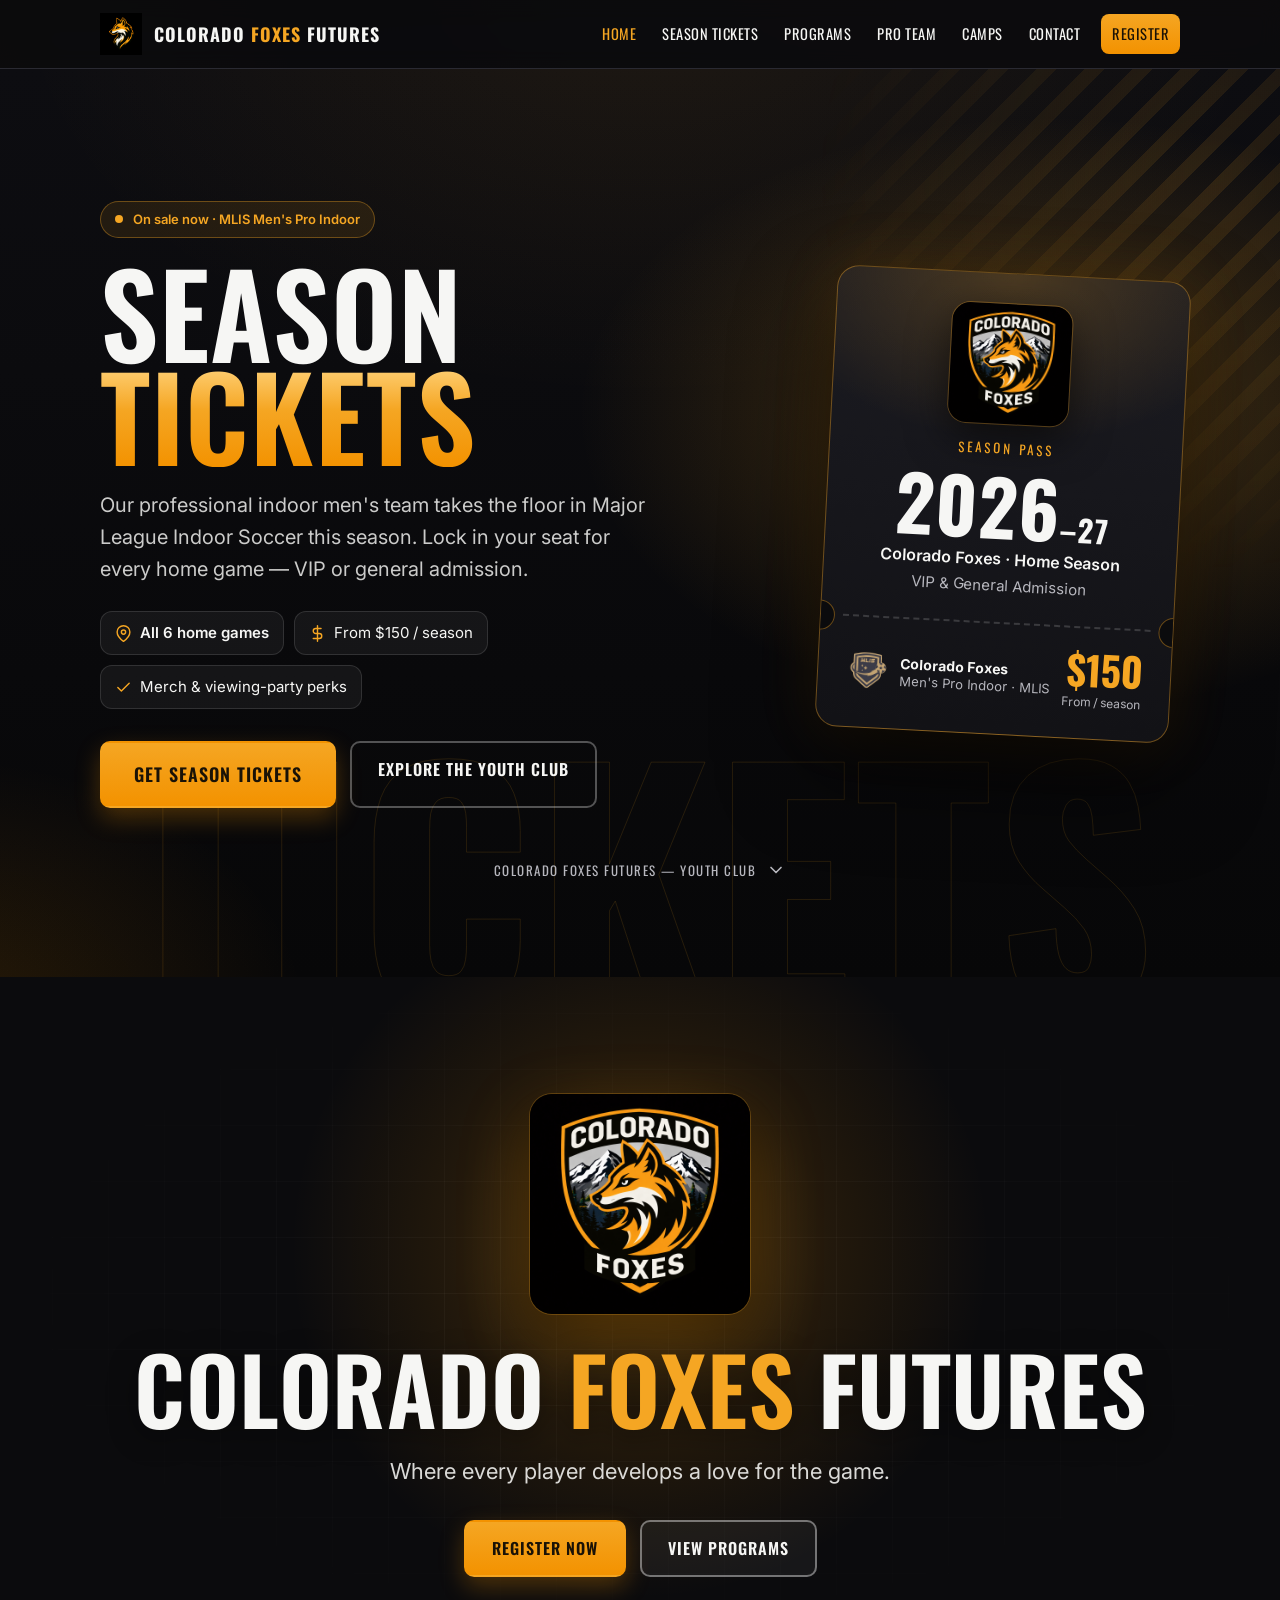
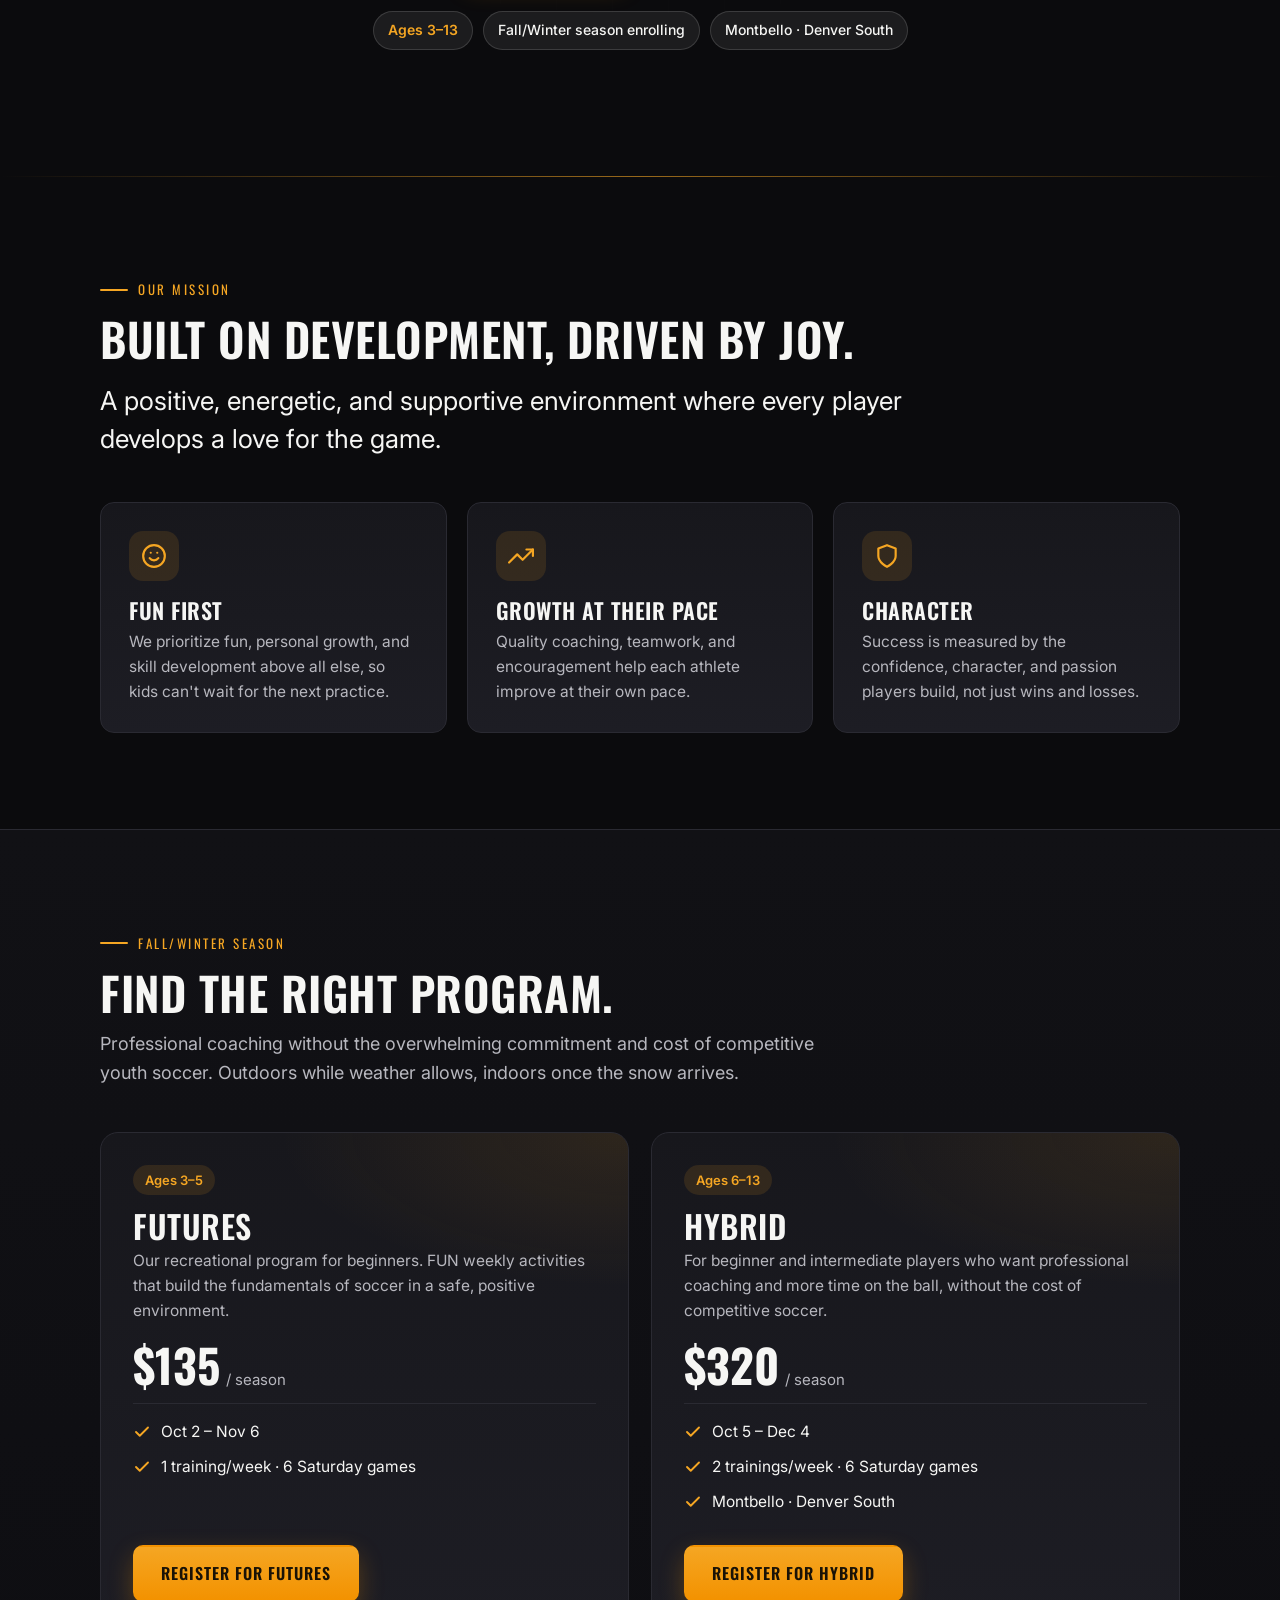
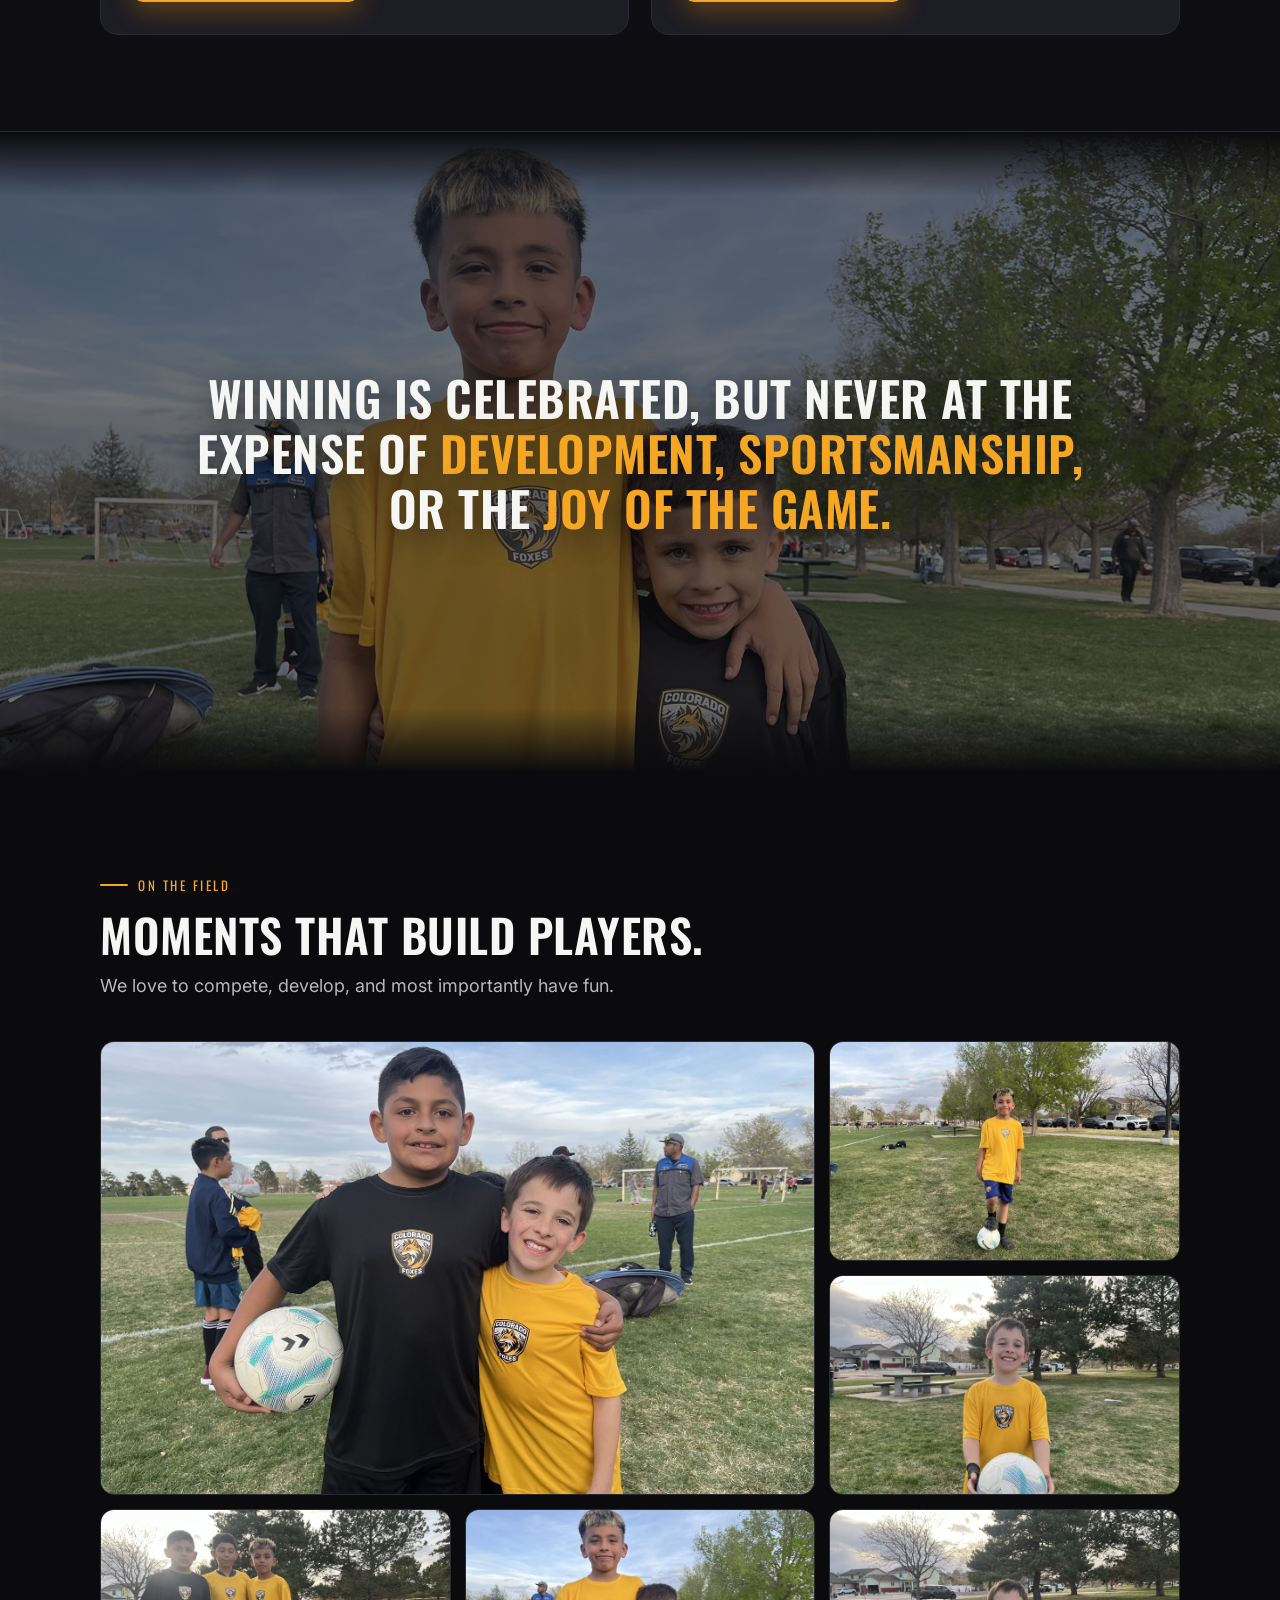
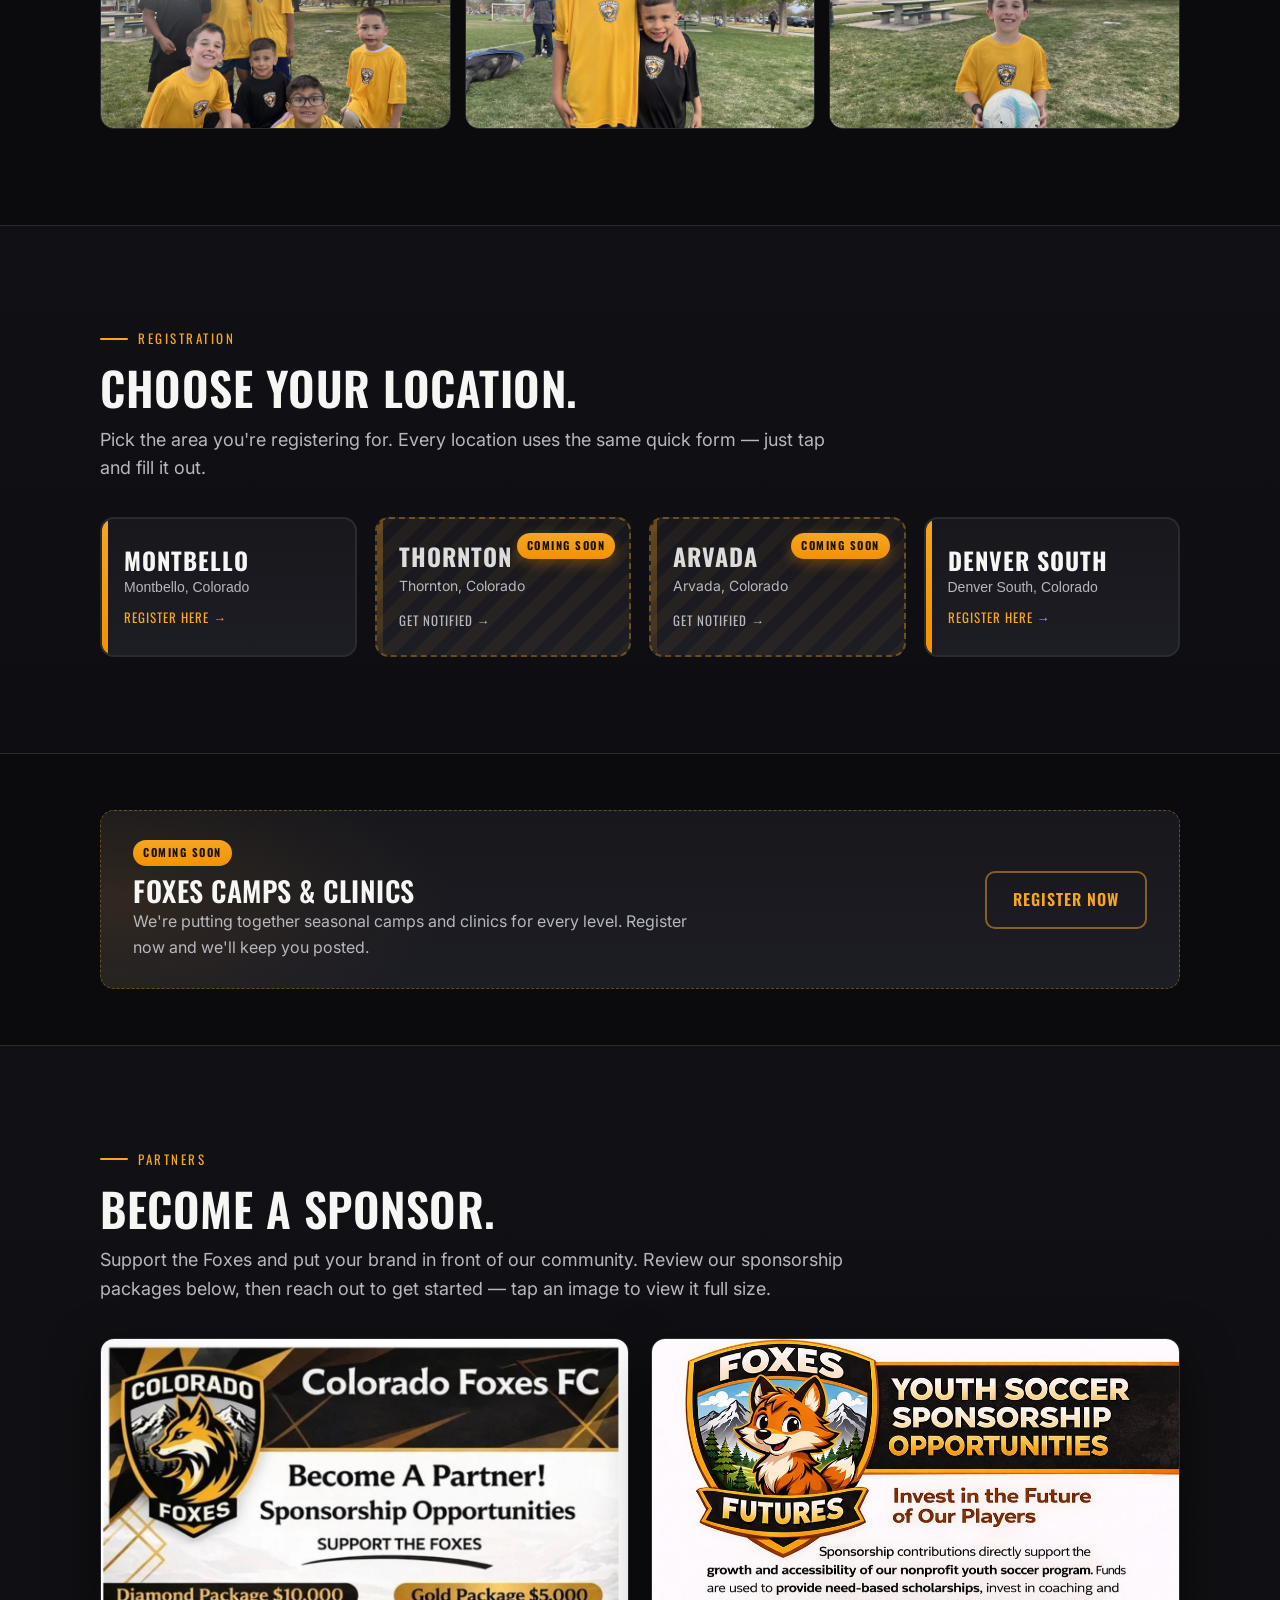
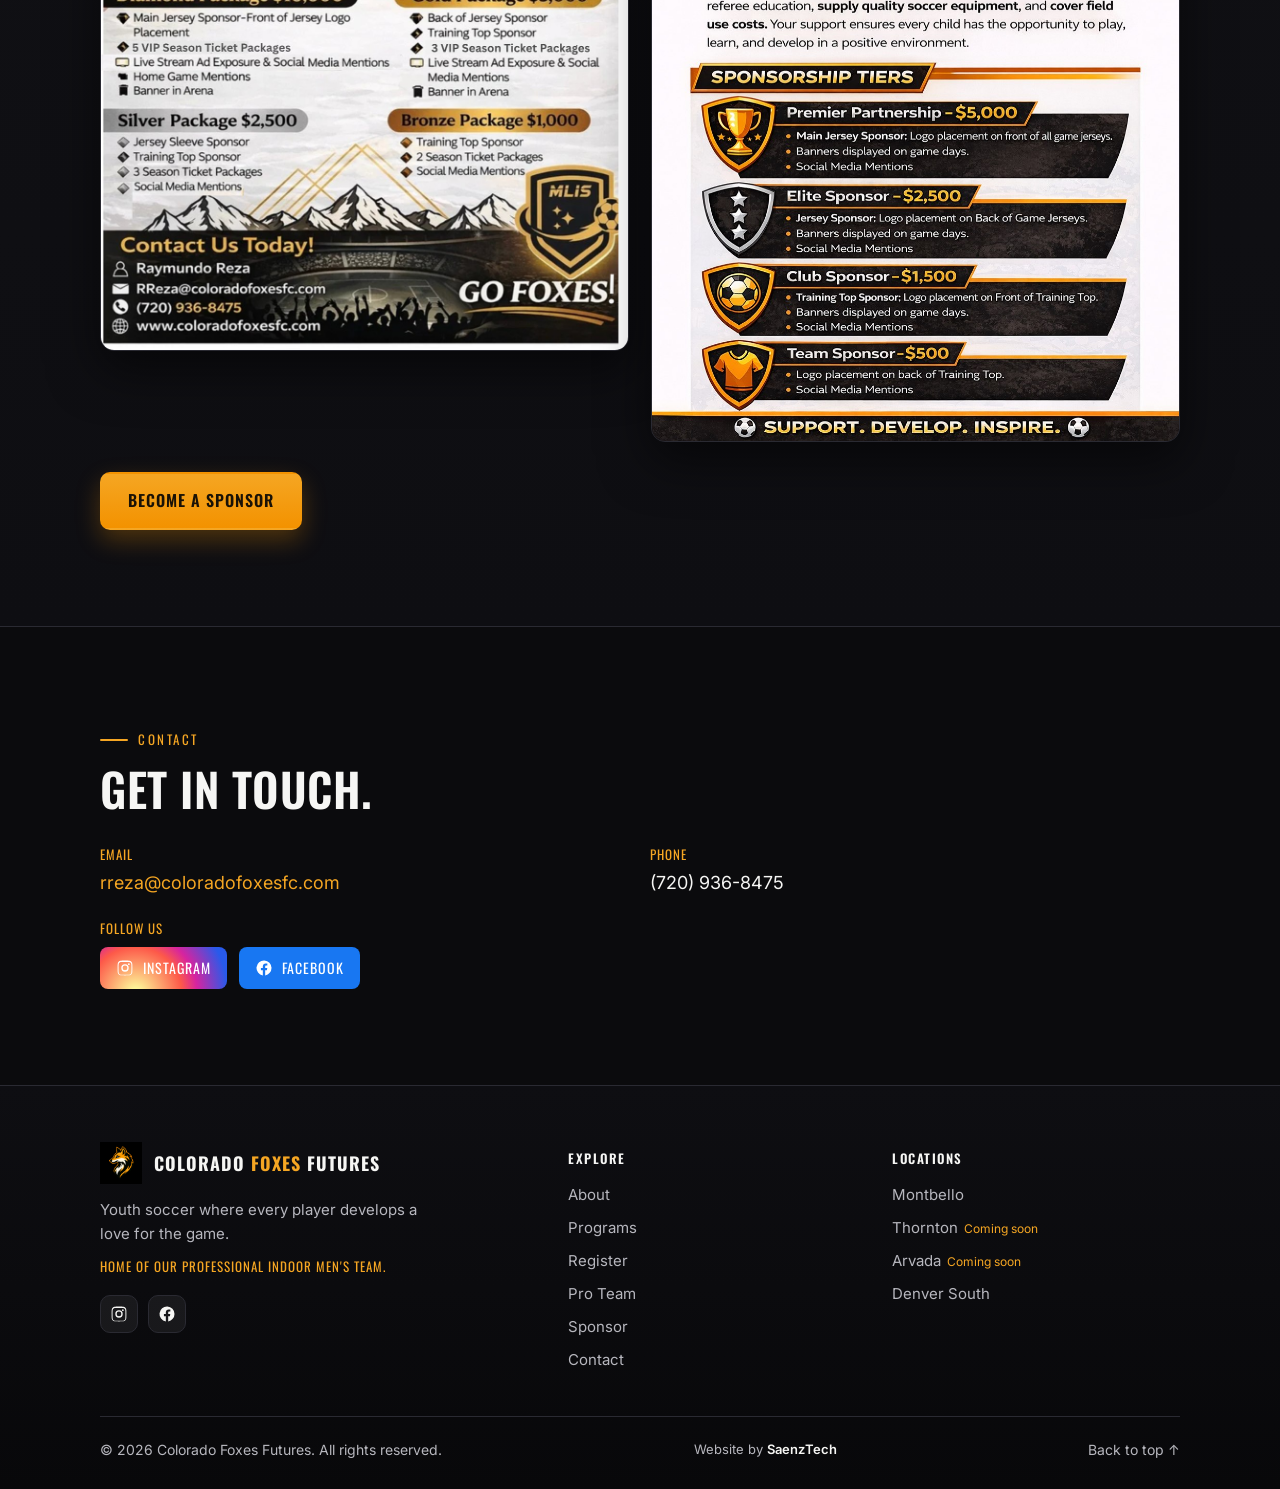
==== commit 412bc4e8: "Unify and fix the nav across both pages Both pages now share one nav (Home · Season Tickets · Progra" ====
--- a/index.html
+++ b/index.html
@@ -258,23 +258,24 @@
       border-bottom:1px solid var(--line);
     }
     .nav-inner{
-      display:flex;align-items:center;justify-content:space-between;
+      display:flex;align-items:center;justify-content:space-between;gap:20px;
       height:68px;
     }
-    .brand{display:flex;align-items:center;gap:12px;min-width:0;}
-    .brand img{height:42px;width:42px;object-fit:contain;}
+    .brand{display:flex;align-items:center;gap:12px;min-width:0;flex-shrink:0;}
+    .brand img{height:42px;width:42px;object-fit:contain;flex-shrink:0;}
     .brand .wordmark{
       font-family:"Oswald",sans-serif;text-transform:uppercase;
       font-weight:700;letter-spacing:1px;font-size:18px;color:var(--white);
       white-space:nowrap;
     }
     .brand .wordmark span{color:var(--orange);}
-    nav.links{display:flex;align-items:center;gap:8px;}
+    nav.links{display:flex;align-items:center;gap:4px;flex-wrap:nowrap;}
     nav.links a{
       color:var(--white);font-family:"Oswald",sans-serif;text-transform:uppercase;
-      letter-spacing:1px;font-size:15px;padding:8px 12px;border-radius:8px;
+      letter-spacing:.5px;font-size:14.5px;padding:8px 11px;border-radius:8px;white-space:nowrap;
     }
     nav.links a:hover{color:var(--orange);text-decoration:none;background:rgba(255,255,255,.04);}
+    nav.links a.active{color:var(--orange);}
     nav.links a.nav-cta{
       background:linear-gradient(180deg,var(--orange),var(--orange-deep));
       color:#1a1206;margin-left:6px;
@@ -287,7 +288,7 @@
       color:var(--white);border-radius:8px;padding:8px 12px;cursor:pointer;
       font-size:20px;line-height:1;
     }
-    @media (max-width:880px){
+    @media (max-width:1024px){
       nav.links{
         position:absolute;top:68px;left:0;right:0;
         flex-direction:column;align-items:stretch;gap:0;
@@ -295,10 +296,9 @@
         padding:8px 12px 16px;display:none;
       }
       nav.links.open{display:flex;}
-      nav.links a{padding:14px 10px;border-bottom:1px solid var(--line);border-radius:0;}
+      nav.links a{padding:14px 10px;border-bottom:1px solid var(--line);border-radius:0;font-size:16px;letter-spacing:1px;}
       nav.links a.nav-cta{margin:10px 0 0;text-align:center;border-radius:8px;}
       .menu-btn{display:inline-block;}
-      .brand .wordmark{font-size:16px;white-space:normal;}
     }
 
     /* ============================================================
@@ -828,11 +828,11 @@
       </a>
       <button class="menu-btn" id="menuBtn" aria-label="Toggle menu" aria-expanded="false">&#9776;</button>
       <nav class="links" id="navLinks">
-        <a href="#about">About</a>
+        <a href="index.html" class="active">Home</a>
+        <a href="pro.html#tickets">Season Tickets</a>
         <a href="#programs">Programs</a>
         <a href="pro.html">Pro Team</a>
         <a href="#camps">Camps</a>
-        <a href="#sponsors">Sponsor</a>
         <a href="#contact">Contact</a>
         <a href="#register" class="nav-cta">Register</a>
       </nav>
